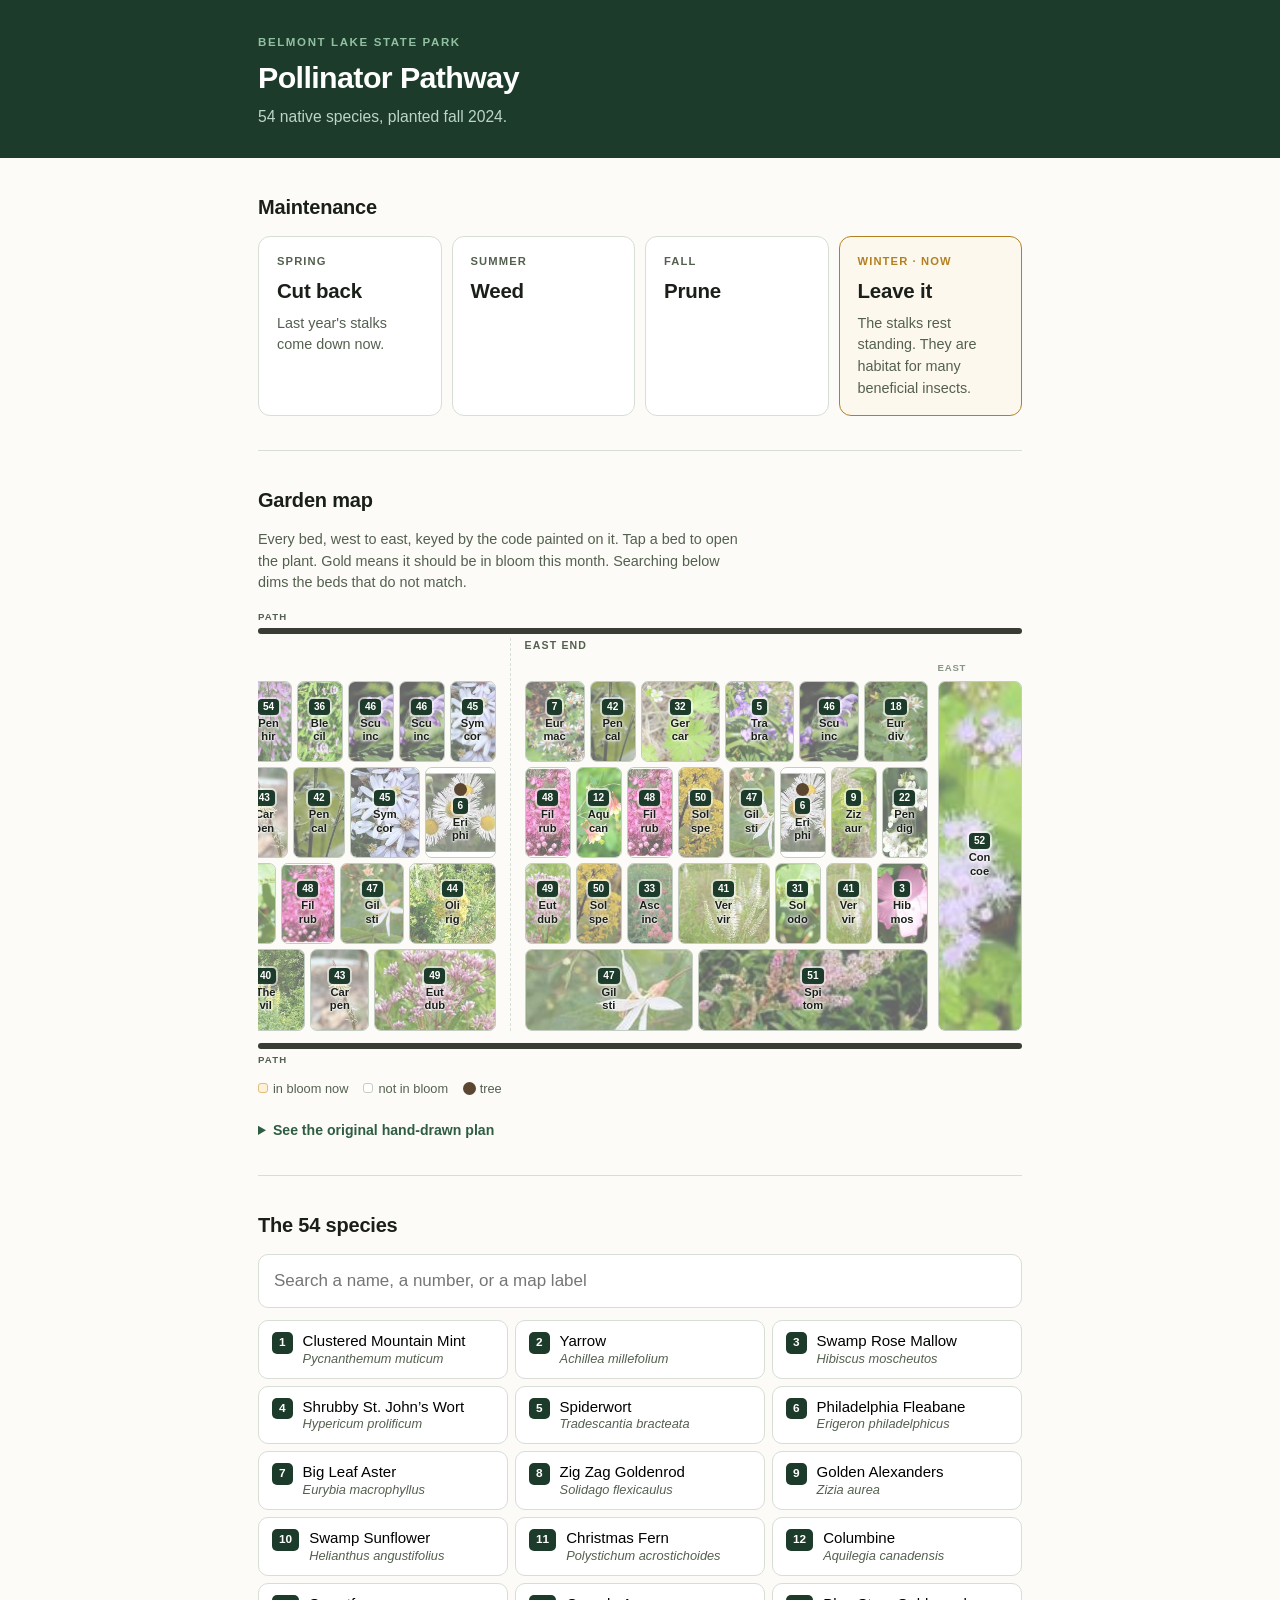
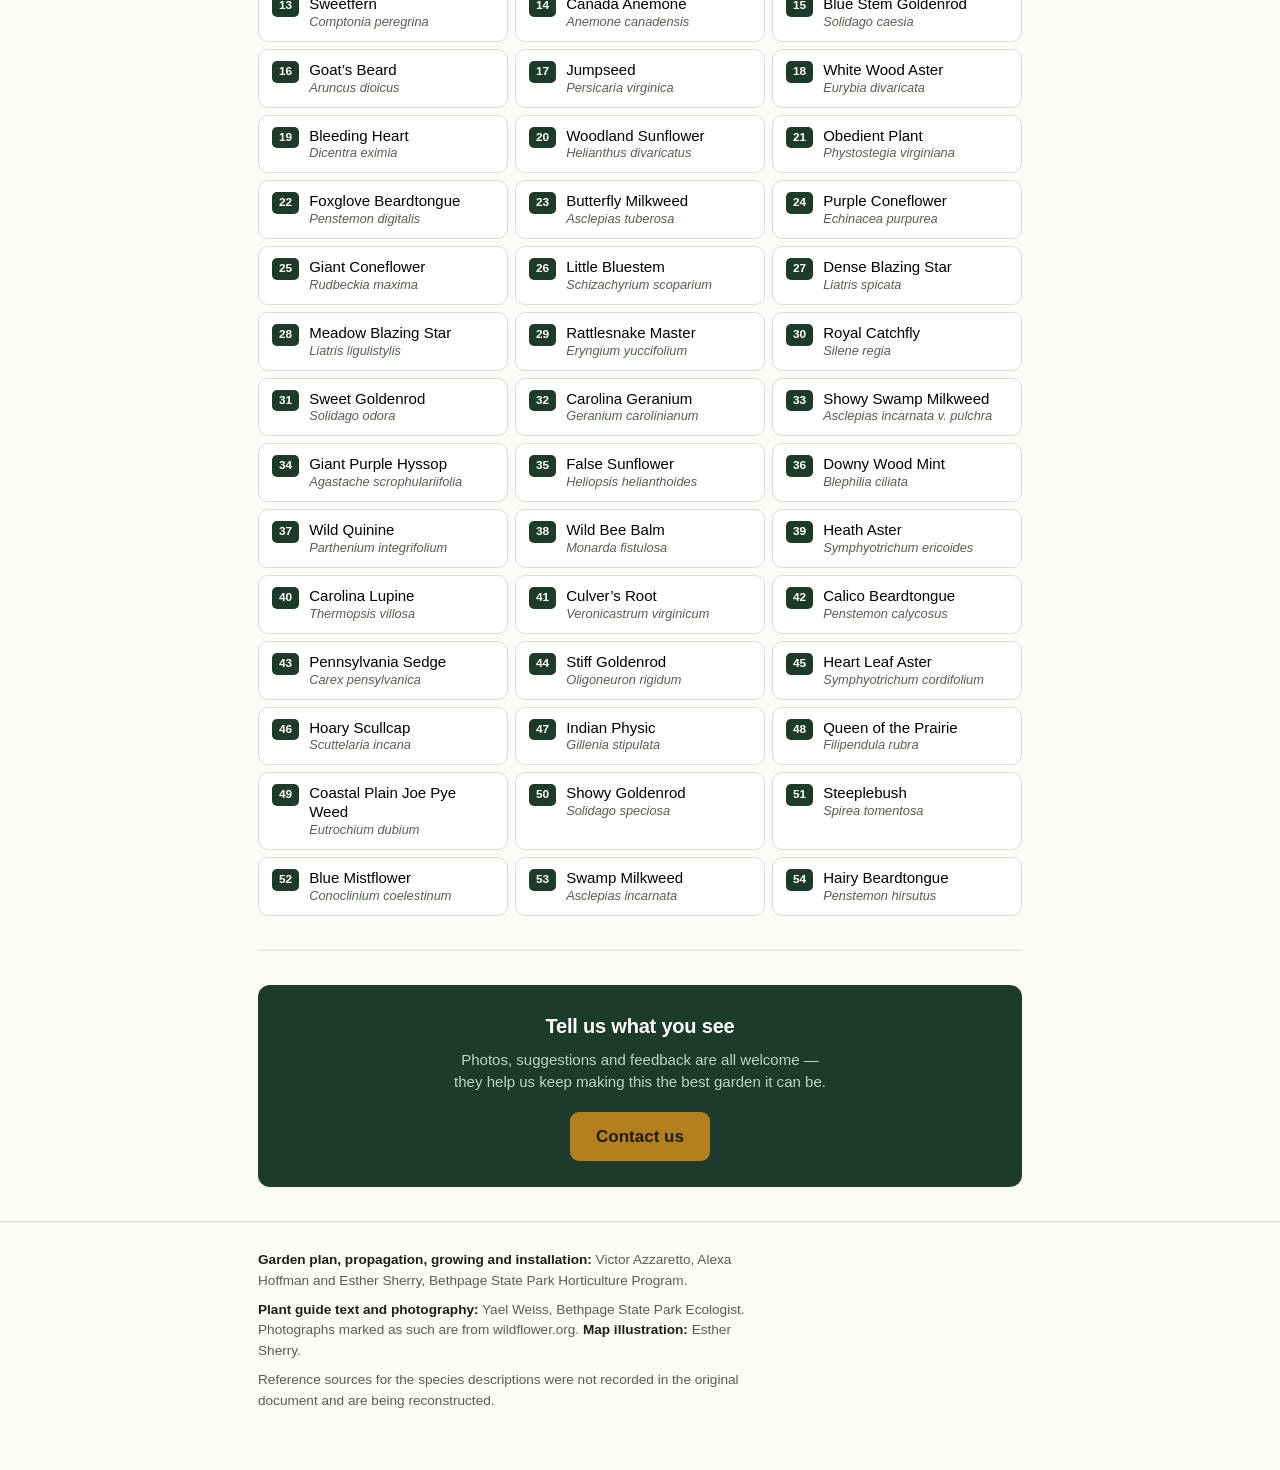
==== bsppp/index.html @ f7742df8 "Show the plant behind each bed, add a contact button, open the map at the east end Each bed now carr" ====
<!DOCTYPE html>
<html lang="en">
<head>
<meta charset="utf-8">
<meta name="viewport" content="width=device-width, initial-scale=1, viewport-fit=cover">
<title>Pollinator Pathway — Belmont Lake State Park</title>
<meta name="description" content="The 54 native species planted along the Pollinator Pathway at Belmont Lake State Park.">
<style>
  :root{
    --green:#1d3b2a; --green-mid:#2f5d42; --green-pale:#e4f0e8;
    --gold:#b3801f;
    --ink:#1a1f19; --ink-soft:#54604f; --line:#d7ded6;
    --bg:#fcfbf7; --card:#fff; --r:12px;
  }
  *{box-sizing:border-box}
  html{-webkit-text-size-adjust:100%}
  body{margin:0;background:var(--bg);color:var(--ink);
    font:17px/1.5 -apple-system,BlinkMacSystemFont,"Segoe UI",Roboto,Arial,sans-serif}
  .wrap{max-width:800px;margin:0 auto;padding:0 18px}
  a{color:var(--green-mid)}
  h2{font-size:1.25rem;margin:0 0 14px;letter-spacing:-.01em}
  section{padding:34px 0;border-top:1px solid var(--line)}

  header{background:var(--green);color:#fff;padding:34px 0 30px}
  header .park{font-size:.72rem;letter-spacing:.14em;text-transform:uppercase;
    color:#8fc0a2;font-weight:700;margin:0 0 10px}
  header h1{margin:0 0 10px;font-size:1.9rem;line-height:1.1;letter-spacing:-.02em}
  header p{margin:0;color:#bcd6c6;font-size:.98rem}

  /* care — four seasons, one job each */
  .seasons{display:grid;gap:10px;grid-template-columns:repeat(auto-fit,minmax(170px,1fr))}
  .s{background:var(--card);border:1px solid var(--line);border-radius:var(--r);padding:16px 18px}
  .s.now{border-color:var(--gold);background:#fdf8ee}
  .s .when{font-size:.7rem;letter-spacing:.1em;text-transform:uppercase;
    color:var(--ink-soft);font-weight:700;margin:0 0 6px}
  .s.now .when{color:var(--gold)}
  .s .job{margin:0;font-size:1.28rem;font-weight:700;letter-spacing:-.01em}
  .s .note{margin:6px 0 0;font-size:.9rem;color:var(--ink-soft)}

  /* map */
  .strip{margin-bottom:14px}
  .strip h3{margin:0 0 6px;font-size:.72rem;letter-spacing:.1em;text-transform:uppercase;
    color:var(--ink-soft);font-weight:700}
  .scroll{overflow-x:auto;-webkit-overflow-scrolling:touch;background:var(--card);
    border:1px solid var(--line);border-radius:var(--r)}
  .scroll img{display:block;width:100%;min-width:820px;height:auto}
  .ph{height:160px;display:flex;align-items:center;justify-content:center;
    color:var(--ink-soft);font-size:.88rem;text-align:center;padding:20px;
    background:repeating-linear-gradient(45deg,#f2f5f1 0 12px,#eaf0e9 12px 24px)}
  .note{font-size:.9rem;color:var(--ink-soft);margin:0 0 16px;max-width:60ch}

  /* the bed diagram */
  .mapwrap{overflow-x:auto;-webkit-overflow-scrolling:touch;padding-bottom:8px}
  .band{min-width:1240px;display:flex;gap:14px;align-items:stretch}
  .sect{display:flex;flex-direction:column;gap:5px}
  .sect+.sect{border-left:1px dashed var(--line);padding-left:14px}
  .sect h3{margin:0 0 2px;font-size:.66rem;letter-spacing:.11em;text-transform:uppercase;
    color:var(--ink-soft);font-weight:700}
  .groups{display:flex;gap:10px;align-items:stretch;flex:1 1 auto}
  .grp{display:flex;flex-direction:column;gap:5px;flex:1 1 auto}
  .grp h4{margin:0;font-size:.6rem;letter-spacing:.08em;text-transform:uppercase;
    color:#8a9488;font-weight:700}
  .row{display:flex;gap:5px;flex:1 1 auto}
  .pathline{height:6px;border-radius:99px;background:#3b3b36;margin:4px 0}
  .pathlbl{font-size:.6rem;letter-spacing:.12em;text-transform:uppercase;
    color:var(--ink-soft);font-weight:700;margin:0}
  .bed{position:relative;flex:1 1 0;min-width:46px;background:var(--card);border:1px solid #c3cdc2;
    border-radius:7px;padding:7px 4px;cursor:pointer;font:inherit;color:inherit;
    display:flex;flex-direction:column;align-items:center;justify-content:center;gap:2px;
    min-height:66px;text-align:center;overflow:hidden;
    transition:background .12s,border-color .12s,opacity .12s}
  /* the plant itself, sitting behind the label. --shot is set per bed. */
  .bed::before{content:"";position:absolute;inset:0;background-image:var(--shot);
    background-size:cover;background-position:center;opacity:.6}
  .bed>*{position:relative}
  .bed:hover,.bed:focus-visible{border-color:var(--green-mid);background:var(--green-pale)}
  .bed .num{font-size:.63rem;font-weight:700;color:#fff;background:var(--green);
    border-radius:4px;padding:0 5px;font-variant-numeric:tabular-nums;line-height:1.6;
    box-shadow:0 0 0 2px rgba(255,255,255,.55)}
  .bed .code{font-size:.7rem;font-weight:700;line-height:1.2;max-width:100%;
    text-shadow:0 0 3px #fff,0 0 7px rgba(255,255,255,.95),0 1px 2px rgba(255,255,255,.9)}
  .bed .code b{display:block;font-weight:700}
  .bed.bloom{background:#fdf1d8;border-color:var(--gold);box-shadow:inset 0 0 0 1px var(--gold)}
  .bed.bloom .num{background:var(--gold)}
  .bed.hit{outline:3px solid var(--gold);outline-offset:1px}
  .bed.dim{opacity:.25}
  .tree{width:13px;height:13px;border-radius:50%;background:#5b4632;flex:0 0 auto}
  .legend{display:flex;gap:15px;flex-wrap:wrap;font-size:.8rem;color:var(--ink-soft);margin:12px 0 0}
  .legend i{display:inline-block;width:10px;height:10px;border-radius:3px;
    border:1px solid #e0bd76;background:#fdf1d8;margin-right:5px;vertical-align:0}
  .legend i.pl{background:var(--card);border-color:#c3cdc2}
  details.orig{margin-top:22px}
  details.orig summary{cursor:pointer;font-size:.88rem;color:var(--green-mid);font-weight:600}
  details.orig .note{margin-top:10px}

  /* list */
  .search{width:100%;padding:13px 15px;border:1px solid var(--line);border-radius:10px;
    background:var(--card);font:inherit;margin-bottom:12px}
  .idx{display:grid;grid-template-columns:repeat(auto-fill,minmax(230px,1fr));gap:7px}
  .idx button{background:var(--card);border:1px solid var(--line);border-radius:10px;
    padding:11px 13px;text-align:left;cursor:pointer;display:flex;gap:10px;align-items:baseline;font:inherit}
  .idx button:hover,.idx button:focus-visible{border-color:var(--green-mid)}
  .idx .n{font-size:.74rem;font-weight:700;color:#fff;background:var(--green);
    border-radius:5px;padding:2px 7px;flex:0 0 auto;font-variant-numeric:tabular-nums}
  .idx .nm{font-size:.94rem;line-height:1.25}
  .idx .nm em{display:block;color:var(--ink-soft);font-size:.8rem}

  /* plant view */
  #view{position:fixed;inset:0;background:var(--bg);z-index:80;overflow-y:auto;display:none}
  #view.open{display:block}
  .bar{position:sticky;top:0;background:rgba(252,251,247,.96);backdrop-filter:blur(8px);
    border-bottom:1px solid var(--line);padding:11px 18px;z-index:2}
  .bar button{background:none;border:0;color:var(--green-mid);font:inherit;font-weight:600;
    cursor:pointer;padding:6px 2px}
  .pv{max-width:620px;margin:0 auto;padding:0 18px 60px}
  .pv img,.pv .photoph{width:100%;aspect-ratio:3/2;border-radius:var(--r);display:block;margin:18px 0 0}
  .pv img{object-fit:cover;background:var(--green-pale)}
  .pv .photoph{background:var(--green-pale);display:flex;align-items:center;justify-content:center;
    color:var(--green-mid);font-size:.86rem}
  .pv h2{margin:18px 0 0;font-size:1.5rem;line-height:1.15}
  .pv .sci{color:var(--ink-soft);margin:3px 0 18px;font-size:.98rem}
  .pv .sci i{font-style:italic}
  .facts{margin:0 0 18px}
  .fact{display:flex;gap:12px;padding:8px 0;border-top:1px solid var(--line);font-size:.94rem}
  .fact .k{flex:0 0 92px;font-size:.7rem;letter-spacing:.08em;text-transform:uppercase;
    color:var(--ink-soft);font-weight:700;padding-top:2px}
  .funfact{background:var(--green-pale);border-radius:10px;padding:13px 15px;font-size:.93rem;margin:18px 0 0}
  .credit{border-top:1px solid var(--line);margin-top:24px;padding-top:14px;
    font-size:.82rem;color:var(--ink-soft)}

  .cta{background:var(--green);color:#fff;border-radius:var(--r);padding:26px 24px;text-align:center}
  .cta h2{margin:0 0 8px;color:#fff}
  .cta p{margin:0 auto 18px;color:#bcd6c6;max-width:46ch;font-size:.94rem}
  .btn{display:inline-block;background:var(--gold);color:#241a05;text-decoration:none;
    font-weight:700;padding:12px 26px;border-radius:9px}
  .btn:hover,.btn:focus-visible{background:#c8912a}

  footer{border-top:1px solid var(--line);padding:28px 0 50px;color:var(--ink-soft);font-size:.85rem}
  footer p{margin:0 0 9px;max-width:66ch}
  footer b{color:var(--ink);font-weight:600}
</style>
</head>
<body>

<header>
  <div class="wrap">
    <p class="park">Belmont Lake State Park</p>
    <h1>Pollinator Pathway</h1>
    <p>54 native species, planted fall 2024.</p>
  </div>
</header>

<main class="wrap">

  <section id="care" style="border-top:0">
    <h2>Maintenance</h2>
    <div class="seasons" id="seasons"></div>
  </section>

  <section id="map">
    <h2>Garden map</h2>
    <p class="note">Every bed, west to east, keyed by the code painted on it. Tap a bed to open the plant. Gold means it should be in bloom this month. Searching below dims the beds that do not match.</p>

    <p class="pathlbl">Path</p>
    <div class="pathline"></div>
    <div class="mapwrap"><div class="band" id="band"></div></div>
    <div class="pathline"></div>
    <p class="pathlbl">Path</p>

    <div class="legend">
      <span><i></i>in bloom now</span>
      <span><i class="pl"></i>not in bloom</span>
      <span><span class="tree" style="display:inline-block;vertical-align:-2px"></span> tree</span>
    </div>

    <details class="orig">
      <summary>See the original hand-drawn plan</summary>
      <p class="note">The three sections of the drawing, west to east. Scroll each sideways.</p>
      <div id="strips"></div>
    </details>
  </section>

  <section id="plants">
    <h2>The 54 species</h2>
    <input class="search" id="search" type="search" placeholder="Search a name, a number, or a map label" autocomplete="off">
    <div class="idx" id="idx"></div>
  </section>

  <section id="contact">
    <div class="cta">
      <h2>Tell us what you see</h2>
      <p>Photos, suggestions and feedback are all welcome — they help us keep making this the best garden it can be.</p>
      <a class="btn" id="mail" href="#">Contact us</a>
    </div>
  </section>

</main>

<footer>
  <div class="wrap">
    <p><b>Garden plan, propagation, growing and installation:</b> Victor Azzaretto, Alexa Hoffman and Esther Sherry, Bethpage State Park Horticulture Program.</p>
    <p><b>Plant guide text and photography:</b> Yael Weiss, Bethpage State Park Ecologist. Photographs marked as such are from wildflower.org. <b>Map illustration:</b> Esther Sherry.</p>
    <p>Reference sources for the species descriptions were not recorded in the original document and are being reconstructed.</p>
  </div>
</footer>

<div id="view">
  <div class="bar"><button id="back">&larr; Back</button></div>
  <div class="pv" id="pv"></div>
</div>

<script>
const PLANTS = [
{n:1,common:"Clustered Mountain Mint",sci:"Pycnanthemum muticum",blooms:"Late Summer (July – August)",months:[7,8],host:"Moths and Bees",tags:["moths","bees"],credit:"Yael Weiss",photo:"1.jpg",
 desc:"Clustered Mountainmint has whitish flowers that are densely packed into clusters. Bracts (also known as modified leaves) have a frosty appearance and are aromatically minty. Leaves are oval shaped. Stems are square. This plant grows best when in full sun.",
 fact:"University of Pennsylvania conducted pollinator surveys and found that this perennial was the top host plant for encouraging pollinator visits and biodiversity."},

{n:2,common:"Yarrow",sci:"Achillea millefolium",blooms:"Late Summer (July – August)",months:[7,8],host:"Moths",tags:["moths"],credit:"Yael Weiss",photo:"2.jpg",
 desc:"Yarrow is a plant with white clustered flowers found in a dome-shaped arrangement. This plant grows several tall stems with fern-like leaves. Leaves are longer at the base. The plant itself can grow to be about 3 feet high and does well in disturbed areas. Flowers have a strong sweet odor.",
 fact:"European Starlings will use this flower to line the inside of their nests."},

{n:3,common:"Swamp Rose Mallow",sci:"Hibiscus moscheutos",blooms:"Late Summer (July – August)",months:[7,8],host:"Bees and Swallowtail Butterflies",tags:["bees","butterflies"],credit:"Yael Weiss",photo:"3.jpg",
 desc:"Swamp Rose Mallow has large 5 petaled flowers. The color of these flowers can vary between whitish to pink. Leaves are alternate, toothed and heart-shaped. Foliage is velvety in texture (as well as the seed pod). A single plant can provide multiple stems. For best growth, wet soil and part shade are the preferred conditions for this plant.",
 fact:"This plant has many cultivars that come in different colors such as hot pink and bright red."},

{n:4,common:"Shrubby St. John’s Wort",sci:"Hypericum prolificum",blooms:"Summer (June – July)",months:[6,7],host:"Butterflies and Moths",tags:["butterflies","moths","shrub"],form:"Shrub",credit:"wildflower.org",photo:"4.jpg",
 desc:"Shrubby St. John’s Wort is a shrub with yellow blooming flowers. Flowers usually grow singularly and have 5 petals which are typically out of view because of the high number of stamens. Stamens are bushy and yellow. Leaves are oval and dark green. This plant grows densely and compact if conditions are right. Three chambered capsules hold the brown seeds which pop open in autumn.",
 fact:"This plant was thought to ward off evil spirits, if burned, especially on St. John’s Day (hence the name)."},

{n:5,common:"Spiderwort",sci:"Tradescantia bracteata",blooms:"Spring (May – June)",months:[5,6],host:"Bumble Bees",tags:["bees"],credit:"Yael Weiss",photo:"5.jpg",
 desc:"Spiderwort is a plant with dainty, purple flowers. Each flower has 3 petals. At the center are six hairy stamens that are yellow in color. These flowers sit atop narrow, green leaves. Flowers will open up in the early morning but then close during the afternoon. This plant will go dormant in the extreme heat of the summer.",
 fact:"Each flower on this plant only blooms for one day! However, it might be hard to notice as each plant has an abundance of flowers."},

{n:6,common:"Philadelphia Fleabane",sci:"Erigeron philadelphicus",blooms:"Summer (June – August)",months:[6,7,8],host:"Flower Moths (including the larval host for the Obscure Schinia Moth)",tags:["moths"],credit:"wildflower.org",photo:"6.jpg",
 desc:"Philadelphia Fleabane is comprised of tiny flowerheads on multi-branched stems. Flowers are daisy-like with white thin florets (sometimes as many as 100). The center is a vibrant yellow. Flowerheads that are open will also close at night. Stems of this plant are hairy. The leaves that are closer to the base are noticeably heart-shaped.",
 fact:"It was believed that this plant had an odor that repelled fleas."},

{n:7,common:"Big Leaf Aster",sci:"Eurybia macrophyllus",blooms:"Fall (September – October)",months:[9,10],host:"Pearl Crescent Butterflies",tags:["butterflies"],credit:"Yael Weiss",photo:"7.jpg",
 desc:"Big Leaf Aster is a perennial with white flowers and yellow centers. Flowers are atop stems that could reach about two feet. Sometimes there are up to 20 rays on each floret. Leaves are noticeably heart-shaped and provide good ground cover (rhizomes help it spread). The foliage of this plant has serrated edges. Stems are typically purplish in color.",
 fact:"In this region, this flower is the earliest of all the Asters to bloom."},

{n:8,common:"Zig Zag Goldenrod",sci:"Solidago flexicaulus",blooms:"Fall (September – November)",months:[9,10,11],host:"Sweat Bees and Hairstreak Butterflies",tags:["bees","butterflies"],credit:"wildflower.org",photo:"8.jpg",
 desc:"Zig Zag Goldenrod is a perennial that grows upright. It has spikey clusters of flowers with up to 5 petals. These bloom yellow. Foliage is noticeably toothed, helping identify it from other goldenrods. Leaves are broader at the base and smaller towards the top. The stems seem angled, and zig zag between the nodes of the leaves (hence the name).",
 fact:"This plant was originally used to treat nosebleeds and headaches."},

{n:9,common:"Golden Alexanders",sci:"Zizia aurea",blooms:"Mid Spring / Early Summer (May – June)",months:[5,6],host:"Black Swallowtail Butterflies",tags:["butterflies"],credit:"Yael Weiss",photo:"9.jpg",
 desc:"Golden Alexanders have flat-topped clusters of yellow flowers. Leaves have serrated edges and stay green all summer long. The shape of the flower provides a perfect landing-pad for larger butterflies (including swallowtails). Black Swallowtails lay their eggs on this plant. It also provides forage for their larvae. Seeds mature in the fall and provide forage for songbirds as well.",
 fact:"Golden Alexanders are in the parsley family."},

{n:10,common:"Swamp Sunflower",sci:"Helianthus angustifolius",blooms:"Fall (September – October)",months:[9,10],host:"Miner Bees and Painted Lady Butterflies",tags:["bees","butterflies"],credit:"wildflower.org",photo:"10.jpg",
 desc:"Swamp Sunflower is a perennial with bright yellow blooms. Flowers are symmetrical with up to 20 rays. These surround smaller disc florets that make a purplish-brown center. This sunflower is smaller than others in the same family. Leaves are very narrow in shape, dark green in color and also shiny. Stems can be purplish-red. This plant can grow to be 8 feet.",
 fact:"These flowers attract caterpillars which then attract native birds. Visitors include Baltimore Orioles, Cedar Waxwings, and Northern Cardinals."},

{n:11,common:"Christmas Fern",sci:"Polystichum acrostichoides",blooms:"",months:[],host:"Moths",tags:["moths"],form:"Fern — no flowers",credit:"Yael Weiss",photo:"11.jpg",
 desc:"Christmas Ferns do not have flowers. Foliage is referred to as “fronds” which grow in clusters. It is glossy green and remains that way till the end of the year (however, when fronds first unfurl in spring, they can be silvery in color). Christmas Ferns are different from other ferns because they grow less like a carpet and more so in clumps.",
 fact:"Not too many animals can use this plant for food, although it is a valuable nesting material for the Ovenbird."},

{n:12,common:"Columbine",sci:"Aquilegia canadensis",blooms:"Early Summer (June)",months:[6],host:"Hummingbirds",tags:["hummingbirds"],credit:"Yael Weiss",photo:"12.jpg",
 desc:"Red Columbine is a shade-tolerant, woodland plant in the buttercup family. This perennial is showy; flowers have 5 yellow petals (with long yellow stamens) and are also surrounded by 5 red sepals. The flower appears droopy given the flexibility of the small stalk (pedicel). A. canadensis is an important early source of nectar for hummingbirds and bees after they emerge from overwintering.",
 fact:"The red sepals resemble an eagle’s talon. This explains its scientific name (“Aquila” means eagle in Latin)."},

{n:13,common:"Sweetfern",sci:"Comptonia peregrina",blooms:"",months:[],host:"Caterpillars",tags:["butterflies","moths","shrub"],form:"Shrub",credit:"Yael Weiss",photo:"13.jpg",
 desc:"Sweetfern is a shrub in the Laurel family and not a fern (despite it looking like one). Leaves are long, olive green, shiny and notched. Foliage has a noticeably sweet fragrance. Yellowish flowers grow on branches, once it blooms. This shrub can spread easily and form colonies. It can also fix its own nitrogen. Sweetfern does well in areas that are disturbed or have poor soil.",
 fact:"When used to create tea, this plant supposedly can be used to treat poison ivy."},

{n:14,common:"Canada Anemone",sci:"Anemone canadensis",blooms:"Spring (May – June)",months:[5,6],host:"Moths and Wasps",tags:["moths"],credit:"wildflower.org",photo:"14.jpg",
 desc:"Canada Anemone is a plant with white flowers and yellow stamens. Flowers bloom to be over an inch wide and grow on upright stalks above leaves. Foliage is a deep green color, basal and also toothed. This plant is fast-growing and aggressive given damp and full sun conditions. The leaves of this plant are similar in appearance to Wild Geranium.",
 fact:"This plant is a natural pest control; the wasps it attracts will feed on unwanted insects in the garden."},

{n:15,common:"Blue Stem Goldenrod",sci:"Solidago caesia",blooms:"Fall (September – October)",months:[9,10],host:"Moths and Bees",tags:["moths","bees"],credit:"Yael Weiss",photo:"15.jpg",
 desc:"Blue Stem Goldenrod is a perennial with yellow blooms arranged in clusters. The arrangement of these flowers is vertical. Stems are green at first and then become blueish as the plant matures (distinguishing it from the similar Sweet Goldenrod). The growth is not as aggressively widespread as some other Goldenrods.",
 fact:"This plant is mistaken as the cause of hay fever. However, its pollen is too big to reach your sinuses. Ragweed blooms at the same time and is the real culprit."},

{n:16,common:"Goat’s Beard",sci:"Aruncus dioicus",blooms:"Spring (May – June)",months:[5,6],host:"Butterflies",tags:["butterflies"],credit:"wildflower.org",photo:"16.jpg",
 desc:"Goat’s Beard is a showy plant with feathery blooms. Flowers are cream colored and grow in clusters above tall stems that can reach 6 feet. Flowers have a peak bloom of about 10 days and then become a tan color. The leaves of Goat’s Beard are dark green, toothed, and appear larger at the base than leaves closer to the top.",
 fact:"This plant is dioecious. This means that the plant either has all male flowers or all female flowers. Goat’s Beard with male flowers have showier blooms."},

{n:17,common:"Jumpseed",sci:"Persicaria virginica",blooms:"Late Summer / Early Fall (July – October)",months:[7,8,9,10],host:"Leafcutter Bees",tags:["bees"],credit:"wildflower.org",photo:"17.jpg",
 desc:"Jumpseed has white flowers that are arranged on upright, long stems. Flowers are teardrop shaped and have 4 petals. This plant has wide green leaves that are oval shaped and pointed. Leaves are also hairy. V-shaped splotches of brown color may be seen on newer leaves in the spring months. Seeds can be found on the tip of the fruit and will jump when touched (hence the name).",
 fact:"This plant is unique for being shade-tolerant. Plants in the Persicaria genus typically do best in full sun."},

{n:18,common:"White Wood Aster",sci:"Eurybia divaricata",blooms:"Fall (September – October)",months:[9,10],host:"Pearl Crescent Butterfly (larvae)",tags:["butterflies"],credit:"wildflower.org",photo:"18.jpg",
 desc:"White Wood Aster is a perennial that blooms in abundant clusters. Flowers are small and white with 5 to 10 skinny petals (no bigger than an inch). The arrangement of these blooms is flat-topped. Leaves are green, heart-shaped, rough feeling, and hairy underneath. Foliage has a tendency to wither after some time. Stems have a zig-zag nature to them, which is used to help identify it.",
 fact:"The center of this flower will start off yellow but turn red, upon being visited by pollinators."},

{n:19,common:"Bleeding Heart",sci:"Dicentra eximia",blooms:"Late Spring / Early Summer (April – June)",months:[4,5,6],host:"Hummingbirds",tags:["hummingbirds"],credit:"wildflower.org",photo:"19.jpg",
 desc:"Bleeding Heart is a droopy pink flowering perennial. The four petals of this flower create a shape that looks like a heart. These flowers bloom in clusters along a stem and will last through the summer (if conditions are right). Leaves are fern-like and grow in a bushy mound. Seeds can be found in pods that are pointy in appearance.",
 fact:"Bleeding Heart and ants have a symbiotic relationship. Ants favor the elaiosome covering the seeds, so collecting seeds before the ants take them may be tricky!"},

{n:20,common:"Woodland Sunflower",sci:"Helianthus divaricatus",blooms:"Late Summer (July – August)",months:[7,8],host:"Moths",tags:["moths"],credit:"wildflower.org",photo:"20.jpg",
 desc:"Woodland Sunflower is a plant that produces large yellow flowers with a darker center. This center is made up of smaller flowers called florets. Stems are tall and can reach up to 7 feet. This provides dense ground cover for wildlife. Stems will also branch where flowerheads occur. Leaves are smooth on top, have a hairy underside, and appear opposite on the stem.",
 fact:"Mourning doves, sparrows, other small birds and even mammals will eat the seeds inside this flower."},

{n:21,common:"Obedient Plant",sci:"Phystostegia virginiana",blooms:"Late Summer (July – August)",months:[7,8],host:"Hummingbirds",tags:["hummingbirds"],credit:"Yael Weiss",photo:"21.jpg",
 desc:"Obedient Plant is showy and grows pinkish-purple flowers atop spikes. The shape of the flower is tubular and dark purple spots are noticeable on the inside. Flowers will bloom from the bottom up. Foliage is sharp. Stems are square-shaped. This plant does best in wetter soils and because of rhizomes, can form colonies. It is also in the mint family.",
 fact:"The plant is named “obedient” because flowers can be moved around and will continue to stay that way."},

{n:22,common:"Foxglove Beardtongue",sci:"Penstemon digitalis",blooms:"Late Spring / Early Summer (May – June)",months:[5,6],host:"Bumble Bees and Hummingbirds",tags:["bees","hummingbirds"],credit:"Yael Weiss",photo:"22.jpg",
 desc:"Foxglove Beardtongue has clumps of showy, white flowers. The small, tubular flower shape does not affect long-tongued bees who can still access the nectar. Flowers have a long bloom time (about a month). Leaves are dark green, have a shiny surface and are pointed. For stems to stay upright, this plant needs to be planted in full sun.",
 fact:"The stamen inside the flower has tufts of hair, which explains the “beardtongue” part of the name."},

{n:23,common:"Butterfly Milkweed",sci:"Asclepias tuberosa",blooms:"Summer (June – July)",months:[6,7],host:"Monarch Butterfly (larvae) — critical",tags:["monarch","butterflies"],credit:"Yael Weiss",photo:"23.jpg",
 desc:"Butterfly Milkweed is critical to the lifecycle of Monarch Butterflies. Blooming in bright orange clusters, this plant prefers full sun, with sandier and drier soils. Typically, it does not grow higher than 3 feet. Leaves are skinny, alternating and smooth. Stems are hairy and do not produce the opaque milky sap characteristic of Common Milkweed. It is still favorable forage for Monarch caterpillars, that chew off most of the foliage by midsummer.",
 fact:"While easily grown from seed, Butterfly Milkweed will take about 3 years to bloom and fully establish."},

{n:24,common:"Purple Coneflower",sci:"Echinacea purpurea",blooms:"Summer (June – July)",months:[6,7],host:"Hummingbirds",tags:["hummingbirds"],credit:"Yael Weiss",photo:"24.jpg",
 desc:"Purple Coneflowers bloom bright purplish-pink flowers, with hairy stems and spikey brown centers. The latter is the seed-head, which is cone-shaped in appearance. These flowers are showy, last throughout summer and are noticeably aggressive in the garden setting. Stems will grow clumped together. Seeds mature by autumn and also attract birds such as the American Goldfinch. In the winter months, these flowers can still be seen on their long stems.",
 fact:"This flower is odorless until flower petals point downwards. Only then are these Coneflowers sweet in smell."},

{n:25,common:"Giant Coneflower",sci:"Rudbeckia maxima",blooms:"Summer (June – July)",months:[6,7],host:"American Lady Butterflies",tags:["butterflies"],credit:"Yael Weiss",photo:"25.jpg",
 desc:"Giant Coneflower is a perennial that grows to be as tall as 7 feet. Atop these stalks is a drooping yellow flower with a tall brown center. Called a cone, this center can be up to 6 inches and holds the seeds. Once seeds mature, it can attract Goldfinches. Leaves are waxy and blueish-silver.",
 fact:"Sometimes this plant is also called “Cabbage Leaf” Coneflower because of the foliage sharing a striking resemblance to cabbage."},

{n:26,common:"Little Bluestem",sci:"Schizachyrium scoparium",blooms:"Late Summer to Fall (August – October)",months:[8,9,10],host:"Skipper Butterflies (larvae)",tags:["butterflies","shrub"],form:"Ornamental grass",credit:"Yael Weiss",photo:"26.jpg",
 desc:"Little Bluestem is an ornamental grass. This plant grows in dense clusters and has narrow blades that appear blueish-green in spring and summer. In autumn, it turns a reddish gold color. This grass will also survive through winter. Seeds are white and fuzzy and encourage birds to feed.",
 fact:"The deep roots of this grass make it a suitable plant for controlling erosion and stabilizing roadside environments."},

{n:27,common:"Dense Blazing Star",sci:"Liatris spicata",blooms:"Late Summer (July – August)",months:[7,8],host:"Hummingbirds, Monarch and Swallowtail Butterflies",tags:["hummingbirds","monarch","butterflies"],credit:"Yael Weiss",photo:"27.jpg",
 desc:"Dense Blazing Star is a vertical growing plant with tufts of fluffy purple flowerheads. Flowerheads are feathery. This plant can grow to be about 6 feet in length. Green, slender, and grass-like leaves grow opposite along the stem (which decrease in size going up the plant). This Blazing Star prefers full sun exposure and wet soils.",
 fact:"Flowers will bloom from the top down, which is uncommon."},

{n:28,common:"Meadow Blazing Star",sci:"Liatris ligulistylis",blooms:"Late Summer (July – August)",months:[7,8],host:"Monarch Butterflies",tags:["monarch","butterflies"],credit:"Yael Weiss",photo:"28.jpg",
 desc:"Meadow Blazing Star differs from Rough Blazing Star with regards to stems being longer and flowers less densely packed. There is more branching with this variety of Blazing Star. Bloom color is a bright purple or magenta. Flowers are also more likely to bloom at once rather than gradually. This plant is a Monarch magnet, where dozens can be seen on the flowers at one time.",
 fact:"Blooms are showy and can last up to six weeks!"},

{n:29,common:"Rattlesnake Master",sci:"Eryngium yuccifolium",blooms:"Summer (June – July)",months:[6,7],host:"Moths and Black Swallowtail Butterflies",tags:["moths","butterflies"],credit:"Yael Weiss",photo:"29.jpg",
 desc:"Rattlesnake Master is known for its spikey flowers. At peak bloom, flowers are white. At the end of the season, it turns brown when seeds mature. Flower heads appear to be similar to thistle but are not in that family. Instead, it is a part of the carrot family. This is why it is attractive to Black Swallowtail butterflies. E. yuccifolium has many slender stems with a large root that allows water storage.",
 fact:"This plant’s name is derived from those who believed the root was an antidote to rattlesnake bites."},

{n:30,common:"Royal Catchfly",sci:"Silene regia",blooms:"Summer (June – July)",months:[6,7],host:"Ruby-throated Hummingbird and Black Swallowtail Butterflies",tags:["hummingbirds","butterflies"],credit:"Yael Weiss",photo:"30.jpg",
 desc:"Royal Catchfly has tubular flowers, vibrant red in color. Each flower has 5 petals that are toothed at the end. Flowers are arranged in small clusters atop stems. Leaves are opposite along a stem. Both the leaves and stems of this plant have hairs and can sometimes be purplish in color.",
 fact:"Flowers of this plant are sticky and will catch smaller insects (hence the name). However, it is not carnivorous. Enzymes will break down the insects to prevent rot."},

{n:31,common:"Sweet Goldenrod",sci:"Solidago odora",blooms:"Late Summer (July – September)",months:[7,8,9],host:"Moths and Butterflies",tags:["moths","butterflies"],credit:"Yael Weiss",photo:"31.jpg",
 desc:"Sweet Goldenrod blooms yellow flowers in rows on arching stems. Clumps of flowers appear slender. Foliage is dark green and glossy. Leaves are aromatically sweet (as the name suggests). This combined with very narrow leaves helps the plant stand out amongst other goldenrod varieties. Stems can sometimes be reddish if not green in color.",
 fact:"This flower became an ingredient for tea in the Americas (post-Boston Tea Party era)."},

{n:32,common:"Carolina Geranium",sci:"Geranium carolinianum",blooms:"Summer (June – August)",months:[6,7,8],host:"Bees and Flower Flies",tags:["bees"],credit:"wildflower.org",photo:"32.jpg",
 desc:"Carolina Geranium blooms in pale pink (although it sometimes appears white). Flowers are delicate and have 5 petals that are slightly notched at the top. Inside the flower, darker lines can be seen. Leaves are palmated, meaning they take on the shape of a hand (and have 5 parts). Stems can be green with a slight reddish tinge. Seeds are found in an elongated capsule atop the plant that pops open upon maturity.",
 fact:"Mourning Doves will eat the seeds of this plant."},

{n:33,common:"Showy Swamp Milkweed",sci:"Asclepias incarnata v. pulchra",blooms:"Summer (June – July)",months:[6,7],host:"Monarch Butterfly (larvae) — critical",tags:["monarch","butterflies"],credit:"wildflower.org",photo:"33.jpg",
 desc:"Showy Swamp Milkweed is similar to Swamp Milkweed. Both grow to be the same height (up to 4 feet), have pink blooming flowers, and the same fragrance. However, Showy Milkweed is slightly different in appearance and touch; it has fuzzier foliage and is stockier as a plant overall. In autumn, leaves turn yellow and pods will open to release seeds attached to fluff (for wind dispersal).",
 fact:"This variety prefers wetter soils and can be found growing naturally in bogs or used in rain gardens."},

{n:34,common:"Giant Purple Hyssop",sci:"Agastache scrophulariifolia",blooms:"Late Summer (July – August)",months:[7,8],host:"Bees and Hummingbirds",tags:["bees","hummingbirds"],credit:"Yael Weiss",photo:"34.jpg",
 desc:"Giant Purple Hyssop is a vertical plant of tiny purple flowers blooming along tall stalks. Flowers have a spikey appearance and will open and close throughout the bloom period. This hyssop is hardy; stems are sturdy and blooms last many weeks throughout the summer. Leaves grow in pairs (opposite each other) and have jagged edges. Tiny white hairs cover the stems. Birds will feed on its seeds in autumn.",
 fact:"The leaves of this plant are fragrant if crumpled."},

{n:35,common:"False Sunflower",sci:"Heliopsis helianthoides",blooms:"Late Summer (July – August)",months:[7,8],host:"Ground-nesting Bees",tags:["bees"],credit:"Yael Weiss",photo:"35.jpg",
 desc:"False Sunflower is a bright yellow perennial. Flowers bloom on tall stalks that are rough to the touch and may be covered in aphids. Cone-shaped centers are brownish in color. Leaves are serrated and arranged opposite. Foliage is bright green and may sometimes be hairy. Seeds of this plant become forage options for birds in the colder months, especially finches.",
 fact:"This plant was once used medically to treat fevers, Malaria and even lung issues."},

{n:36,common:"Downy Wood Mint",sci:"Blephilia ciliata",blooms:"Summer (June – July)",months:[6,7],host:"Bees",tags:["bees"],credit:"Yael Weiss",photo:"36.jpg",
 desc:"Downy Wood Mint has stacked blooms of lavender flowers. Each flower has two lips with reddish purple spots on the lower lip. Flowers are hairy and bloom atop hairy stems. Leaves are smooth and arranged oppositely (in pairs, down the stem). If by late summer the foliage appears slightly unkempt, it may be because insects favor chewing the leaves.",
 fact:"Given the shape of these flowers, both long-tongued and short-tongued bees can access its nectar."},

{n:37,common:"Wild Quinine",sci:"Parthenium integrifolium",blooms:"Summer (June – July)",months:[6,7],host:"Bees and Flies",tags:["bees"],credit:"Yael Weiss",photo:"37.jpg",
 desc:"Wild Quinine is flat-topped and blooms in white. Tiny clusters of dense flowers make up this perennial. The flowers are only at the top of the plant and take on an appearance that is similar to cauliflower. Leaves are aromatic, toothless and are bigger at the base. The texture of the leaves is also rough.",
 fact:"This flower was used in World War I by the U.S. Army to treat Malaria amongst their troops."},

{n:38,common:"Wild Bee Balm",sci:"Monarda fistulosa",blooms:"Summer (June – July)",months:[6,7],host:"Bumble Bees and Hummingbirds",tags:["bees","hummingbirds"],credit:"Yael Weiss",photo:"38.jpg",
 desc:"Wild Bee Balm has lavender flowers that grow in clusters. Each cluster could be up to 50 flowers. Flowers are tubular and overall, have a tattered pom-pom shape. Stems of this plant are square. Foliage has small hairs on both the top and bottom side of the leaf. Leaves are also serrated. Birds will visit in autumn and winter, to forage on its seeds.",
 fact:"The foliage of this plant smells like oregano."},

{n:39,common:"Heath Aster",sci:"Symphyotrichum ericoides",blooms:"Fall (September – October)",months:[9,10],host:"Pearl Crescent Butterflies",tags:["butterflies"],credit:"Yael Weiss",photo:"39.jpg",
 desc:"Heath Asters are a spindly plant with crowded clusters of white flowers. The centers of the flowers start off yellow but turn red as the plant ages. The stalks of the Heath Aster are hairy. Leaves are pointed and needle-like. This plant spreads via rhizomes and prefers a habitat with drier soil. Seeds of this aster have white hairs which help it disperse.",
 fact:"Monarchs depend on this flower for forage while making their migration journey down to Mexico."},

{n:40,common:"Carolina Lupine",sci:"Thermopsis villosa",blooms:"Spring (May – June)",months:[5,6],host:"Bees",tags:["bees"],credit:"Yael Weiss",photo:"40.jpg",
 desc:"Carolina Lupine is a tall growing plant with vertical blooms of yellow flowers. Stalks grow in clusters providing dense cover in a garden setting. This plant has a long tap root. Foliage is grayish-green with a velvet feel. Hairy seedpods will form and open up anywhere between July to September. T. villosa grows best in full sun.",
 fact:"Carolina Lupine’s tap root makes it impossible to move and transplant elsewhere."},

{n:41,common:"Culver’s Root",sci:"Veronicastrum virginicum",blooms:"Late Spring (June)",months:[6],host:"Common Buckeye Butterflies",tags:["butterflies"],credit:"Yael Weiss",photo:"41.jpg",
 desc:"Culver’s Root is a plant that has white flowers blooming on long slender spikes. Sometimes these spikes take on a “crown-like” shape. Flowers will open up and bloom from the bottom first. Toothed and slender green leaves grow whorled around a single stem. Stems can grow up to 6 feet tall; it is common for Culver’s Root to flop over. The flower of this plant is odorless. It also does best in full sun.",
 fact:"This plant is named after Dr. Culver, who used this plant for medicinal purposes."},

{n:42,common:"Calico Beardtongue",sci:"Penstemon calycosus",blooms:"Late Spring / Early Summer (June)",months:[6],host:"Long-tongued Bees and Hummingbirds",tags:["bees","hummingbirds"],credit:"wildflower.org",photo:"42.jpg",
 desc:"Calico Beardtongue blooms are white or sometimes lavender. The shape of the flower is tubular. Foliage is toothed, green and can be found opposite each other along the stems. This beardtongue is different from other beardtongues (such as the Foxglove Beardtongue) because it is more tolerant of shade and shorter in size.",
 fact:"In addition to providing nectar to a number of diverse pollinators, the leaves of this plant also provide forage for moth larvae."},

{n:43,common:"Pennsylvania Sedge",sci:"Carex pensylvanica",blooms:"",months:[],host:"Caterpillars",tags:["butterflies","moths","shrub"],form:"Sedge — grass-like groundcover",credit:"wildflower.org",photo:"43.jpg",
 desc:"Pennsylvania Sedge is a lush grass-like plant. Leaves grow in a fountain shape, low to the ground, and change color throughout the seasons (light green in spring, tan in autumn). Seeds can be found in clusters along a high stem. This plant blooms tiny cream colored flowers, but they are not plentiful or showy. When it is used as ground cover close to trees, C. pensylvanica often provides a soft safe refuge for caterpillars (that depend on trees during their life cycle).",
 fact:"Is a great companion plant near Oak trees."},

{n:44,common:"Stiff Goldenrod",sci:"Oligoneuron rigidum",blooms:"Late Summer (July – August)",months:[7,8],host:"Bees and Beetles",tags:["bees"],credit:"Yael Weiss",photo:"44.jpg",
 desc:"Stiff Goldenrod is a goldenrod with a flatter top. Flowers are yellow and bloom in clusters. Each flower has half a dozen or more rounded petals. At the center of that flower are numerous florets. Foliage is round and grayish-green. Bottom leaves are rough in texture. Stiff Goldenrod stems do not branch and can grow up to 5 feet.",
 fact:"Leaves on the midpoint of the stem are different from the base leaves. They are stiff, which explains the name of this plant."},

{n:45,common:"Heart Leaf Aster",sci:"Symphyotrichum cordifolium",blooms:"Fall (September – October)",months:[9,10],host:"Pearl Crescent Butterflies",tags:["butterflies"],credit:"wildflower.org",photo:"45.jpg",
 desc:"Heart Leaf Aster is a perennial that blooms pale blue flowers. At the center of the ray flowers are smaller disc flowers that are yellow. Foliage is toothed and alternate. Leaves at the base take on a heart-shaped appearance. This plant grows prolifically, to the point that it could be considered weedy. This aster grows to be about 3 feet.",
 fact:"This aster is one of the first plants to be documented in the Americas. References date back to the early 17th century."},

{n:46,common:"Hoary Scullcap",sci:"Scuttelaria incana",blooms:"Summer (June – July)",months:[6,7],host:"Moths",tags:["moths"],credit:"wildflower.org",photo:"46.jpg",
 desc:"Hoary Scullcap blooms blueish purple. Flowers are tubular and lipped (the upper one looks like a hood and the lower lip shows a noticeable white spot). Flowers are atop a squarish stem. The foliage on this plant is toothed and oval-shaped. Leaves have small hairs as well. The flower itself does not have a distinct aroma.",
 fact:"Foliage is bitter in taste so it is deer-resistant."},

{n:47,common:"Indian Physic",sci:"Gillenia stipulata",blooms:"",months:[],host:"Butterflies",tags:["butterflies"],credit:"wildflower.org",photo:"47.jpg",
 desc:"Indian Physic is a delicate plant that grows in full sun. Mass plantings of this species will help it grow best. Flowers have five white petals. Leaves are elongated, green and are described as fern-like. The stems of this plant are thin, red and branching. Fruiting begins at the end of summer and lasts till autumn. Colder temperatures also create a change in foliage color, from green to red or bronze.",
 fact:"This plant is used for treating bee stings."},

{n:48,common:"Queen of the Prairie",sci:"Filipendula rubra",blooms:"Early Summer (June – July)",months:[6,7],host:"Bees and Flies",tags:["bees"],credit:"wildflower.org",photo:"48.jpg",
 desc:"Queen of the Prairie is a showy perennial. Tiny flowers bloom in an abundant arrangement of pink. Multiple stamens give the flower a bushy appearance. Foliage is also ornate, pointy, lobed and bright green in color. These leaves look similar to Maple leaves. Stems of this plant are sometimes red in color. Seeds are very small.",
 fact:"This flower only attracts pollinators who feed on pollen (since this plant does not produce nectar)."},

{n:49,common:"Coastal Plain Joe Pye Weed",sci:"Eutrochium dubium",blooms:"Late Summer (July – August)",months:[7,8],host:"Skippers and Swallowtail Butterflies",tags:["butterflies"],credit:"Yael Weiss",photo:"49.jpg",
 desc:"Joe Pye Weed makes a great border for the back of gardens, considering this plant grows anywhere from 6 to 10 feet tall. Joe Pye Weed grows best in moist conditions. Flowers are a dull pink and grow in fluffy, dome-shaped clusters. Leaves are dark green. Stems are pinkish. This plant provides habitat for birds; Goldfinches and Sparrows can be seen feeding on the seeds of this plant, later in the season.",
 fact:"Leaves have an aroma of vanilla."},

{n:50,common:"Showy Goldenrod",sci:"Solidago speciosa",blooms:"Fall (September – October)",months:[9,10],host:"Bumble Bees and Sweat Bees",tags:["bees"],credit:"wildflower.org",photo:"50.jpg",
 desc:"Showy Goldenrod is a perennial that is strikingly bright. Clusters are considered denser than Zig Zag Goldenrod. Flowers bloom yellow and have up to 10 rays. The blooms have a feathery appearance atop red stems. Leaves are very narrow, but get larger at the base. This perennial will remain fluffy in autumn months when it goes to seed.",
 fact:"Despite having only a few stems, each plant can have about three hundred flowers."},

{n:51,common:"Steeplebush",sci:"Spirea tomentosa",blooms:"Late Summer (July – September)",months:[7,8,9],host:"Moths",tags:["moths","shrub"],form:"Shrub",credit:"wildflower.org",photo:"51.jpg",
 desc:"Steeplebush is a showy shrub. It produces stems that can reach up to 5 feet tall. Flowers bloom pinkish-purple. These flowers are found in slender clusters that tower over the plant. Foliage starts off green, but becomes reddish-yellow in the autumn months. Leaves have hair on the underside and are also toothed.",
 fact:"The hair on the leaves of this plant can be white or brown and looks like fur. This is also called “tomentum”."},

{n:52,common:"Blue Mistflower",sci:"Conoclinium coelestinum",blooms:"Late Summer (July – August)",months:[7,8],host:"Butterflies",tags:["butterflies"],credit:"Yael Weiss",photo:"52.jpg",
 desc:"Blue Mistflower is a plant with fluffy clusters of blueish-lavender flowers. The leaves of this plant are toothed and triangular. Blue Mistflower is a good choice for groundcover, as it grows fast and in dense patches. This is the result of self seeding and rhizomes (stems underground that produce shoots). Blue Mistflower also has a long blooming period, making it a helpful resource to butterflies searching for nectar later in the season.",
 fact:"Leaves of this plant have a bitter taste and are therefore deer-resistant."},

{n:53,common:"Swamp Milkweed",sci:"Asclepias incarnata",blooms:"Summer (June – July)",months:[6,7],host:"Monarch Butterfly (larvae) — critical",tags:["monarch","butterflies"],credit:"Yael Weiss",photo:"53.jpg",
 desc:"Swamp Milkweed grows in wet soil and thrives in marsh habitats. Flowers are arranged in clusters and can be a light or deep pink color. Foliage of Swamp Milkweed is narrow, arranged oppositely and green (however, leaves will become darker red as the season progresses). This plant is a critical source for Monarchs throughout its lifecycle; eggs are laid on flower buds and foliage, leaves provide food for larvae and adult Monarchs will feed on the flower nectar.",
 fact:"The flowers of Swamp Milkweed have an aroma similar to cinnamon."},

{n:54,common:"Hairy Beardtongue",sci:"Penstemon hirsutus",blooms:"Late Spring / Early Summer (May – June)",months:[5,6],host:"Baltimore Checkerspot Butterflies and Hummingbirds",tags:["butterflies","hummingbirds"],credit:"wildflower.org",photo:"54.jpg",
 desc:"Hairy Beardtongue is a compact plant with clusters of slender, lavender flowers. Flowers are trumpet-shaped, have white at the tips and appear closed at the end. When in bloom, flowers will droop. Stems are red and covered in tiny white hairs. Leaves are hairy, toothed and green. Stems and leaves will remain through winter but turn bronze.",
 fact:"Only pollinators with a long tongue can access the nectar inside these flowers."}
];

/* One job per season. */
const CARE = [
  {when:'Spring',       months:[3,4,5],   job:'Cut back',  note:"Last year's stalks come down now."},
  {when:'Summer',       months:[6,7,8],   job:'Weed'},
  {when:'Fall',         months:[9,10,11], job:'Prune'},
  {when:'Winter',       months:[12,1,2],  job:'Leave it',  note:'The stalks rest standing. They are habitat for many beneficial insects.'}
];

/* The 78 beds, read off the three sections of the drawing.
   Rows run back (nearest the top path) to front. `w` is a bed's share of its
   row's width, matching the proportions in the drawing; `tree` marks the beds
   planted around a tree. This is a diagram of the planting, not a survey —
   the order, the rows and the neighbours are faithful, the shapes are not. */
const MAP=[
 {id:'west',title:'West end',groups:[
   {label:'By the building',rows:[[{p:2,w:1}],[{p:3,w:1}],[{p:1,w:1}]]},
   {label:'Entrance',rows:[
     [{p:4,w:26},{p:5,w:16},{p:6,w:26},{p:32,w:32}],
     [{p:3,w:26},{p:27,w:32},{p:33,w:42}],
     [{p:22,w:26},{p:28,w:32},{p:23,w:42}],
     [{p:24,w:52},{p:29,w:48}],
     [{p:26,w:50},{p:25,w:50}]]},
   {label:'Border',rows:[
     [{p:7,w:40},{p:36,w:18},{p:32,w:42}],
     [{p:34,w:26},{p:37,w:16},{p:12,w:16},{p:39,w:22},{p:42,w:20}],
     [{p:31,w:14},{p:10,w:24},{p:35,w:16},{p:38,w:22},{p:41,w:24}]]}]},

 {id:'middle',title:'Middle',groups:[
   {rows:[
     [{p:32,w:16},{p:6,w:11},{p:36,w:11},{p:54,w:14},{p:36,w:11},{p:46,w:13},{p:46,w:11},{p:45,w:13}],
     [{p:39,w:20},{p:42,w:17},{p:43,w:12},{p:42,w:13},{p:45,w:19},{p:6,w:19,tree:true}],
     [{p:6,w:14},{p:44,w:16},{p:31,w:15},{p:48,w:14},{p:47,w:17},{p:44,w:24}],
     [{p:41,w:34},{p:40,w:20},{p:43,w:14},{p:49,w:32}]]}]},

 {id:'east',title:'East end',groups:[
   {rows:[
     [{p:7,w:16},{p:42,w:10},{p:32,w:22},{p:5,w:19},{p:46,w:16},{p:18,w:17}],
     [{p:48,w:14},{p:12,w:14},{p:48,w:18},{p:50,w:11},{p:47,w:7},{p:6,w:8,tree:true},{p:9,w:11},{p:22,w:17}],
     [{p:49,w:13},{p:50,w:11},{p:33,w:9},{p:41,w:30},{p:31,w:12},{p:41,w:10},{p:3,w:15}],
     [{p:47,w:42},{p:51,w:58}]]},
   {label:'East',rows:[[{p:52,w:1}]],tall:true}]}
];

const $=(s,r=document)=>r.querySelector(s), $$=(s,r=document)=>[...r.querySelectorAll(s)];
const esc=s=>String(s).replace(/[&<>"]/g,c=>({'&':'&amp;','<':'&lt;','>':'&gt;','"':'&quot;'}[c]));
const MON=new Date().getMonth()+1;

/* The map labels each bed as "32 Ger car" — number plus the first three
   letters of genus and species. Derive it so search can match it. */
const code=p=>p.sci.replace(/[^A-Za-z ]/g,'').split(/\s+/).slice(0,2)
  .map((w,i)=>i?w.slice(0,3).toLowerCase():w.slice(0,3)).join(' ');

/* care */
$('#seasons').innerHTML=CARE.map(s=>`
  <div class="s${s.months.includes(MON)?' now':''}">
    <p class="when">${esc(s.when)}${s.months.includes(MON)?' &middot; now':''}</p>
    <p class="job">${esc(s.job)}</p>
    ${s.note?`<p class="note" style="margin-bottom:0">${esc(s.note)}</p>`:''}
  </div>`).join('');

$('#mail').href='mailto:victor.azzaretto@parks.ny.gov?subject='+
  encodeURIComponent('Pollinator Pathway — Belmont Lake State Park');

/* the bed diagram */
function bedHTML(c){
  const pl=PLANTS.find(x=>x.n===c.p); if(!pl) return '';
  const shot=pl.photo?`;--shot:url(thumbs/${pl.n}.jpg)`:'';
  return `<button class="bed${pl.months.includes(MON)?' bloom':''}" data-n="${c.p}"
    style="flex-grow:${c.w||1}${shot}" title="${esc(pl.common)}">
    ${c.tree?'<span class="tree"></span>':''}
    <span class="num">${c.p}</span><span class="code">${
      code(pl).split(' ').map(w=>`<b>${esc(w)}</b>`).join('')}</span></button>`;
}
$('#band').innerHTML=MAP.map(s=>`
  <div class="sect">
    <h3>${esc(s.title)}</h3>
    <div class="groups">${s.groups.map(g=>`
      <div class="grp"${g.tall?' style="flex:0 0 84px"':''}>
        ${g.label?`<h4>${esc(g.label)}</h4>`:'<h4>&nbsp;</h4>'}
        ${g.rows.map(r=>`<div class="row">${r.map(bedHTML).join('')}</div>`).join('')}
      </div>`).join('')}</div>
  </div>`).join('');
$$('.bed').forEach(b=>b.addEventListener('click',()=>openPlant(+b.dataset.n)));

/* Most people meet the garden at the east end, coming in from the parking
   lot, so open the map there rather than at the far west. */
requestAnimationFrame(()=>{const w=$('.mapwrap'); if(w) w.scrollLeft=w.scrollWidth});

/* the original drawing, kept below */
$('#strips').innerHTML=[1,2,3].map(m=>`
  <div class="strip">
    <h3>${m===1?'West end':m===3?'East end':'Middle'}</h3>
    <div class="scroll"><div class="ph" data-m="${m}">Save the map crop here as map${m}.jpg</div></div>
  </div>`).join('');
[1,2,3].forEach(m=>{
  const img=new Image();
  img.onload=()=>{const ph=$(`.ph[data-m="${m}"]`);
    if(ph){img.alt=`Garden map, section ${m} of 3`;ph.replaceWith(img)}};
  img.src=`map${m}.jpg`;
});

/* A few beds are painted with a label that does not match the plant list.
   Search what the sign says, get the plant that is actually there. */
const PAINTED={'ger cal':32,'min fis':38,'54 hel ang':10,'24 rudbeckia maxima':25};

function haystack(p){
  const extra=Object.entries(PAINTED).filter(([,n])=>n===p.n).map(([k])=>k).join(' ');
  return (p.n+' '+p.common+' '+p.sci+' '+code(p)+' '+p.host+' '+extra).toLowerCase();
}

/* list */
function renderIdx(){
  const q=$('#search').value.trim().toLowerCase();
  const terms=q.split(/\s+/).filter(Boolean);
  const list=PLANTS.filter(p=>{
    if(!terms.length) return true;
    const h=haystack(p);
    return terms.every(t=>h.includes(t));
  });
  $('#idx').innerHTML=list.map(p=>`<button data-n="${p.n}">
    <span class="n">${p.n}</span>
    <span class="nm">${esc(p.common)}<em>${esc(p.sci)}</em></span></button>`).join('')
    || '<p class="note">Nothing matches that.</p>';
  $$('#idx button').forEach(b=>b.addEventListener('click',()=>openPlant(+b.dataset.n)));

  /* the same search picks the beds out on the map above */
  const on=new Set(list.map(p=>p.n));
  $$('.bed').forEach(b=>{
    const match=on.has(+b.dataset.n);
    b.classList.toggle('hit',!!terms.length&&match);
    b.classList.toggle('dim',!!terms.length&&!match);
  });
}
$('#search').addEventListener('input',renderIdx);

/* plant */
function openPlant(n){
  const p=PLANTS.find(x=>x.n===n); if(!p) return;
  $('#pv').innerHTML=`
    ${p.photo?`<img src="photos/${p.photo}" alt="${esc(p.common)}">`
             :`<div class="photoph">Photo to come</div>`}
    <h2>${esc(p.common)}</h2>
    <p class="sci"><i>${esc(p.sci)}</i> &nbsp;&middot;&nbsp; map label ${p.n} ${esc(code(p))}</p>
    <div class="facts">
      ${p.blooms?`<div class="fact"><span class="k">Blooms</span><span>${esc(p.blooms)}</span></div>`:''}
      ${p.host?`<div class="fact"><span class="k">Supports</span><span>${esc(p.host)}</span></div>`:''}
    </div>
    <p>${esc(p.desc)}</p>
    ${p.fact?`<div class="funfact">${esc(p.fact)}</div>`:''}
    <p class="credit">Photo: ${esc(p.credit||'not recorded')}. Description from the park's Pollinator Pathway guide; original reference sources pending.</p>`;
  $('#view').classList.add('open');
  document.body.style.overflow='hidden';
  $('#view').scrollTop=0;
  location.hash='p'+n;
}
function closePlant(){
  $('#view').classList.remove('open');
  document.body.style.overflow='';
  history.replaceState(null,'',location.pathname);
}
$('#back').addEventListener('click',closePlant);
addEventListener('keydown',e=>{if(e.key==='Escape')closePlant()});
addEventListener('hashchange',()=>{if(!location.hash)closePlant()});

renderIdx();
if(/^#p\d+$/.test(location.hash)) openPlant(+location.hash.slice(2));
</script>
</body>
</html>
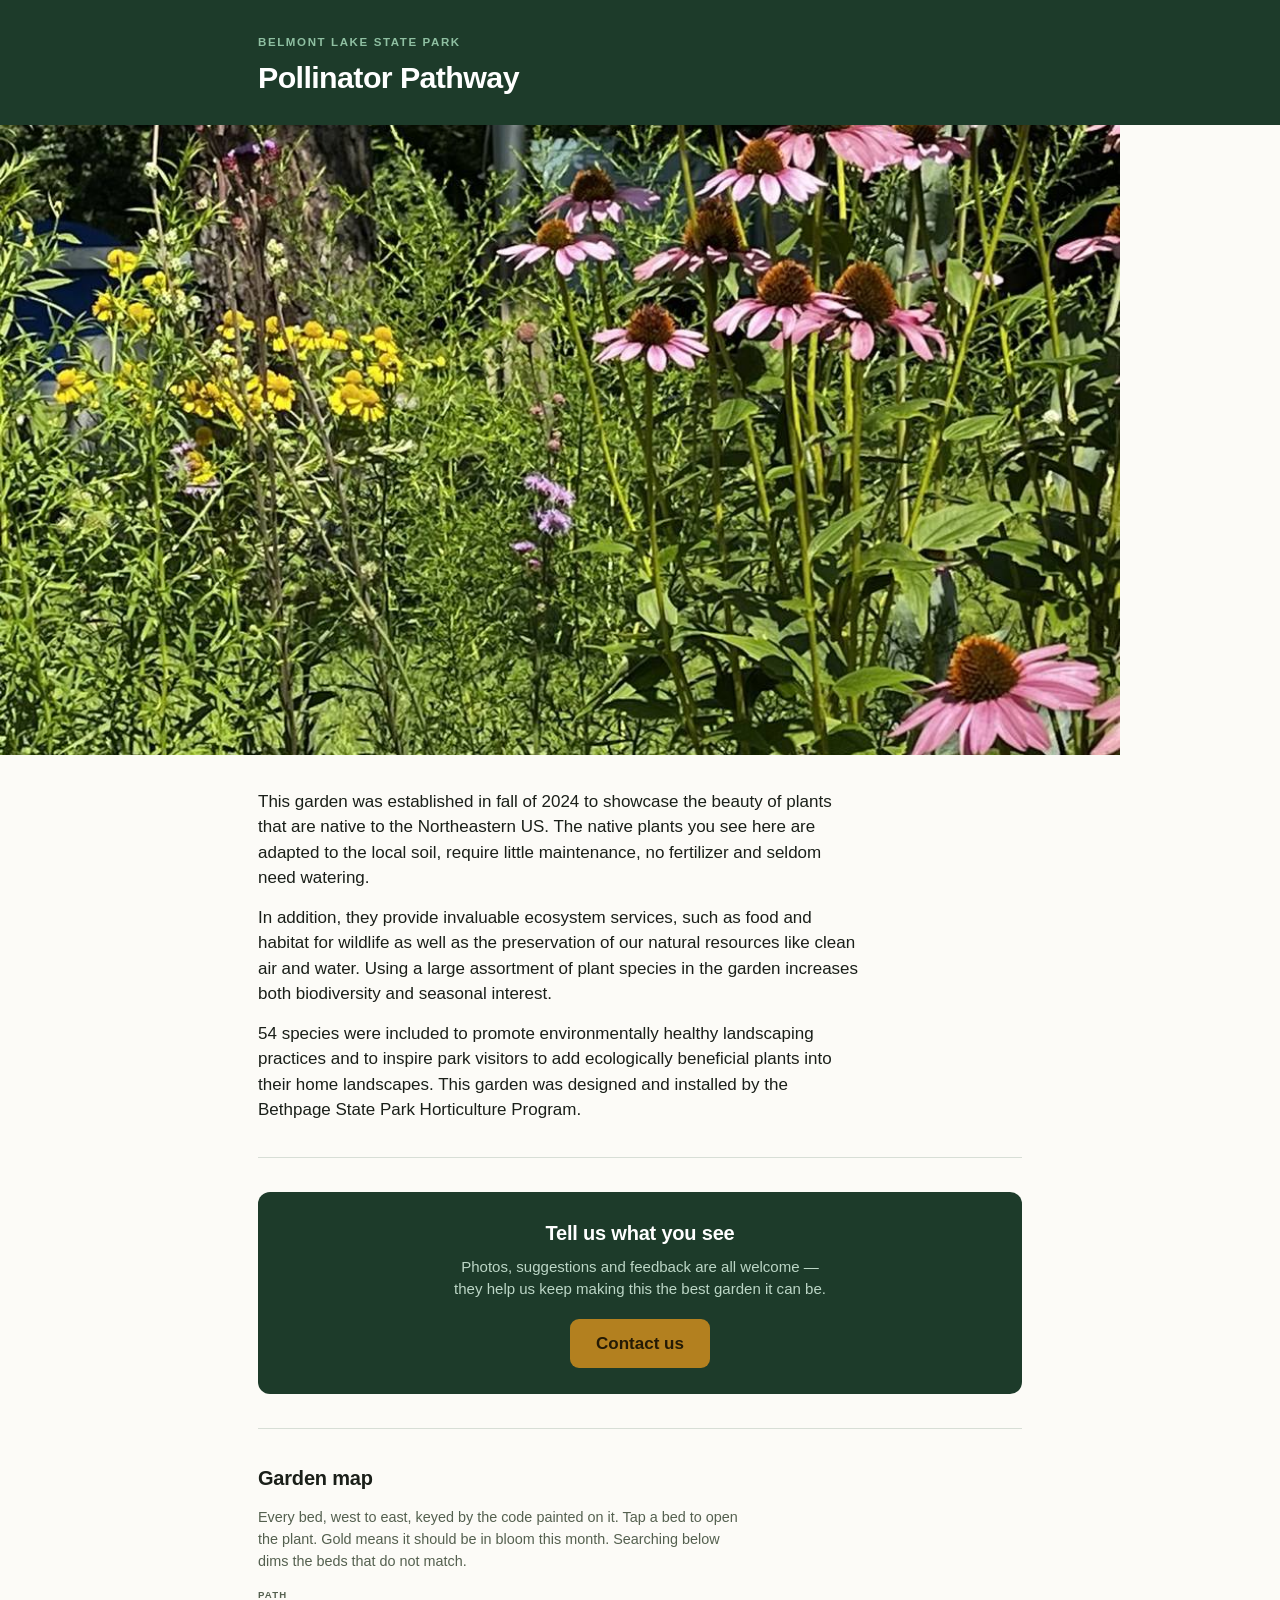
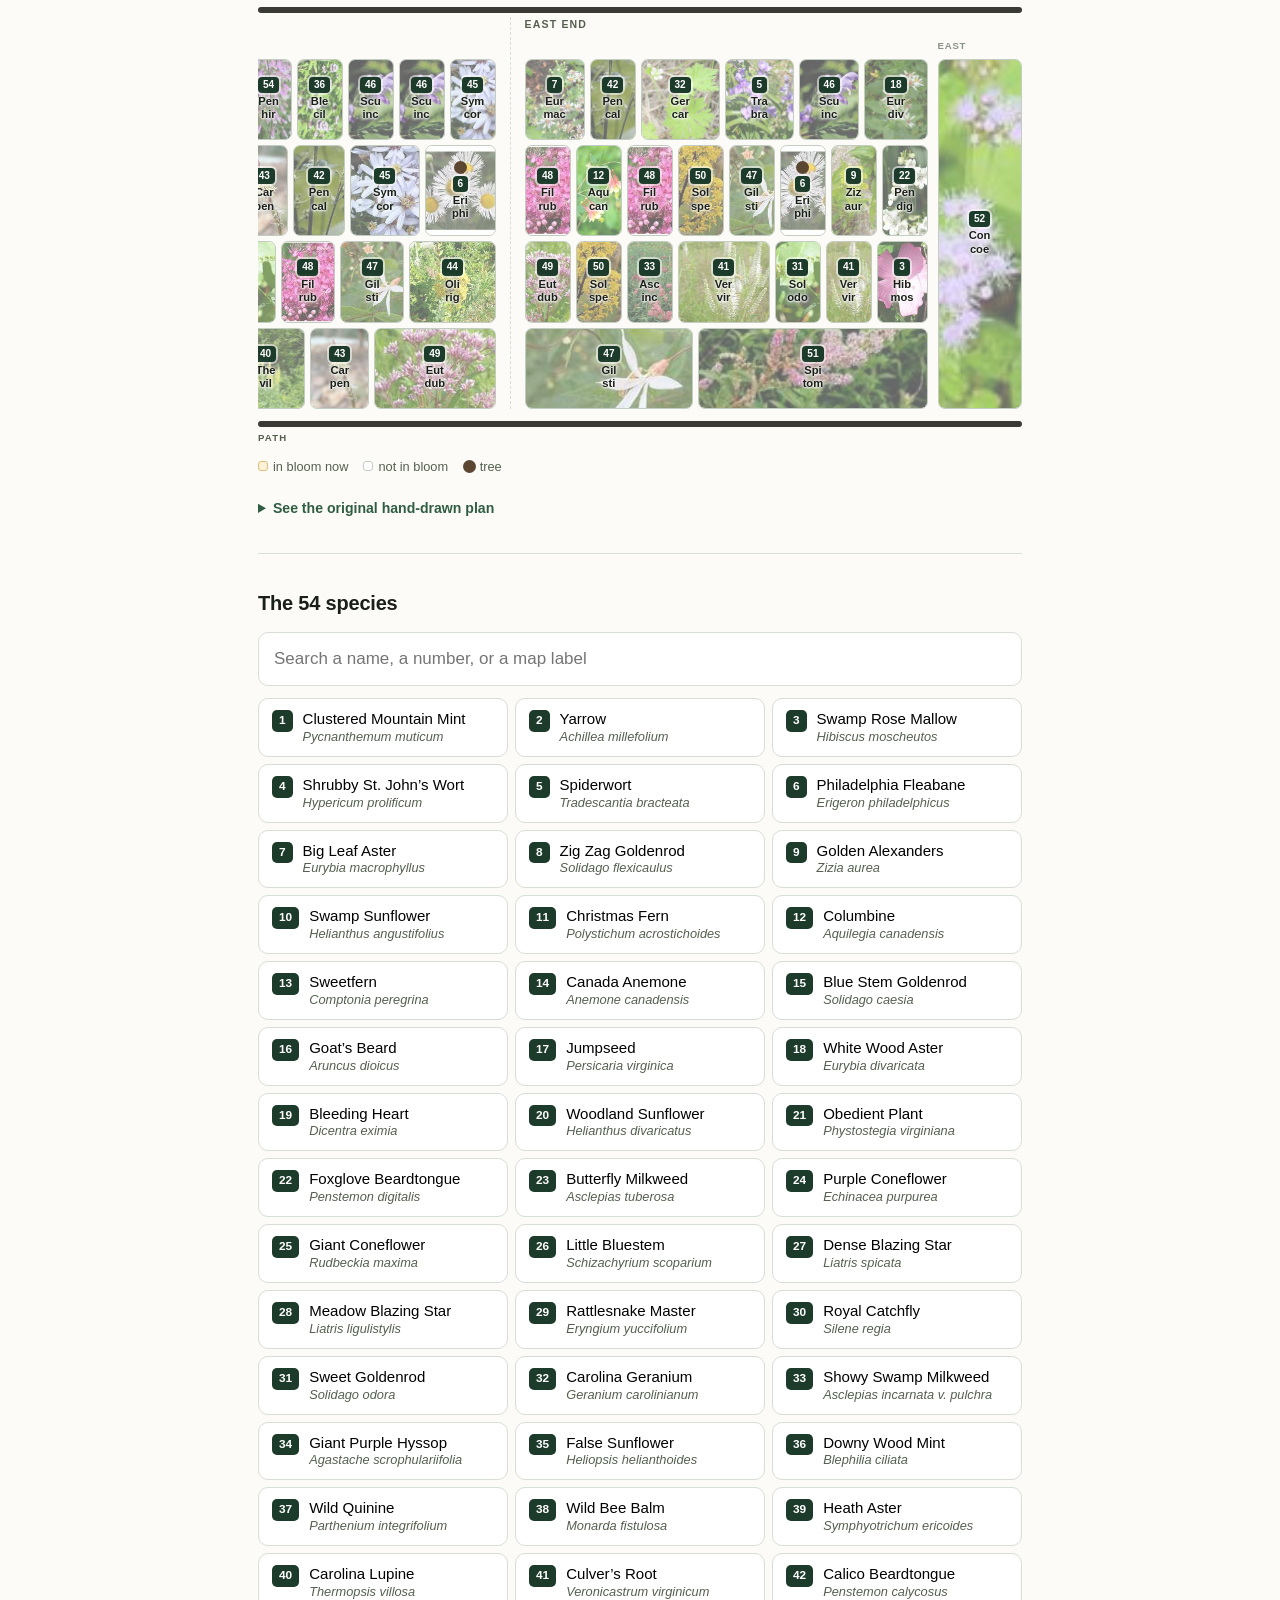
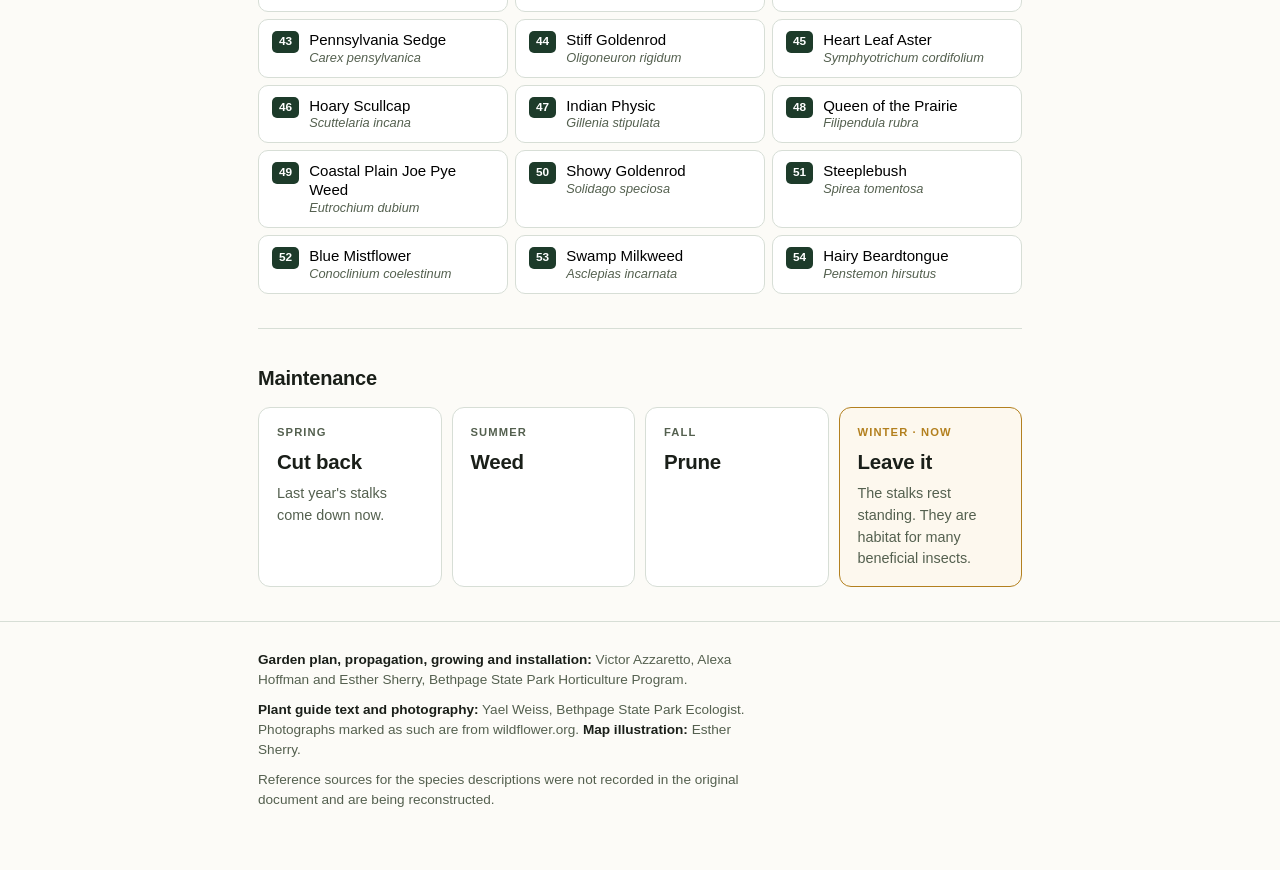
==== commit 5535c858: "Add hero photo and the garden's own introduction; move contact to the top Opens with a photograph of" ====
--- a/bsppp/index.html
+++ b/bsppp/index.html
@@ -24,8 +24,15 @@
   header{background:var(--green);color:#fff;padding:34px 0 30px}
   header .park{font-size:.72rem;letter-spacing:.14em;text-transform:uppercase;
     color:#8fc0a2;font-weight:700;margin:0 0 10px}
-  header h1{margin:0 0 10px;font-size:1.9rem;line-height:1.1;letter-spacing:-.02em}
-  header p{margin:0;color:#bcd6c6;font-size:.98rem}
+  header h1{margin:0;font-size:1.9rem;line-height:1.1;letter-spacing:-.02em}
+
+  .hero{aspect-ratio:4/5;max-height:70vh;background:var(--green-pale)}
+  /* favour the upper third — that is where the butterfly and the tree are */
+  .hero img{width:100%;height:100%;object-fit:cover;object-position:center 28%;display:block}
+  @media(min-width:620px){.hero{aspect-ratio:16/9}}
+
+  .intro p{margin:0 0 14px;max-width:64ch}
+  .intro p:last-child{margin-bottom:0}
 
   /* care — four seasons, one job each */
   .seasons{display:grid;gap:10px;grid-template-columns:repeat(auto-fit,minmax(170px,1fr))}
@@ -146,15 +153,25 @@
   <div class="wrap">
     <p class="park">Belmont Lake State Park</p>
     <h1>Pollinator Pathway</h1>
-    <p>54 native species, planted fall 2024.</p>
   </div>
 </header>
 
+<div class="hero"><img src="hero.jpg" alt="Purple coneflowers in bloom along the Pollinator Pathway"></div>
+
 <main class="wrap">
 
-  <section id="care" style="border-top:0">
-    <h2>Maintenance</h2>
-    <div class="seasons" id="seasons"></div>
+  <section class="intro" style="border-top:0">
+    <p>This garden was established in fall of 2024 to showcase the beauty of plants that are native to the Northeastern US. The native plants you see here are adapted to the local soil, require little maintenance, no fertilizer and seldom need watering.</p>
+    <p>In addition, they provide invaluable ecosystem services, such as food and habitat for wildlife as well as the preservation of our natural resources like clean air and water. Using a large assortment of plant species in the garden increases both biodiversity and seasonal interest.</p>
+    <p>54 species were included to promote environmentally healthy landscaping practices and to inspire park visitors to add ecologically beneficial plants into their home landscapes. This garden was designed and installed by the Bethpage State Park Horticulture Program.</p>
+  </section>
+
+  <section id="contact">
+    <div class="cta">
+      <h2>Tell us what you see</h2>
+      <p>Photos, suggestions and feedback are all welcome — they help us keep making this the best garden it can be.</p>
+      <a class="btn" id="mail" href="#">Contact us</a>
+    </div>
   </section>
 
   <section id="map">
@@ -186,12 +203,9 @@
     <div class="idx" id="idx"></div>
   </section>
 
-  <section id="contact">
-    <div class="cta">
-      <h2>Tell us what you see</h2>
-      <p>Photos, suggestions and feedback are all welcome — they help us keep making this the best garden it can be.</p>
-      <a class="btn" id="mail" href="#">Contact us</a>
-    </div>
+  <section id="care">
+    <h2>Maintenance</h2>
+    <div class="seasons" id="seasons"></div>
   </section>
 
 </main>
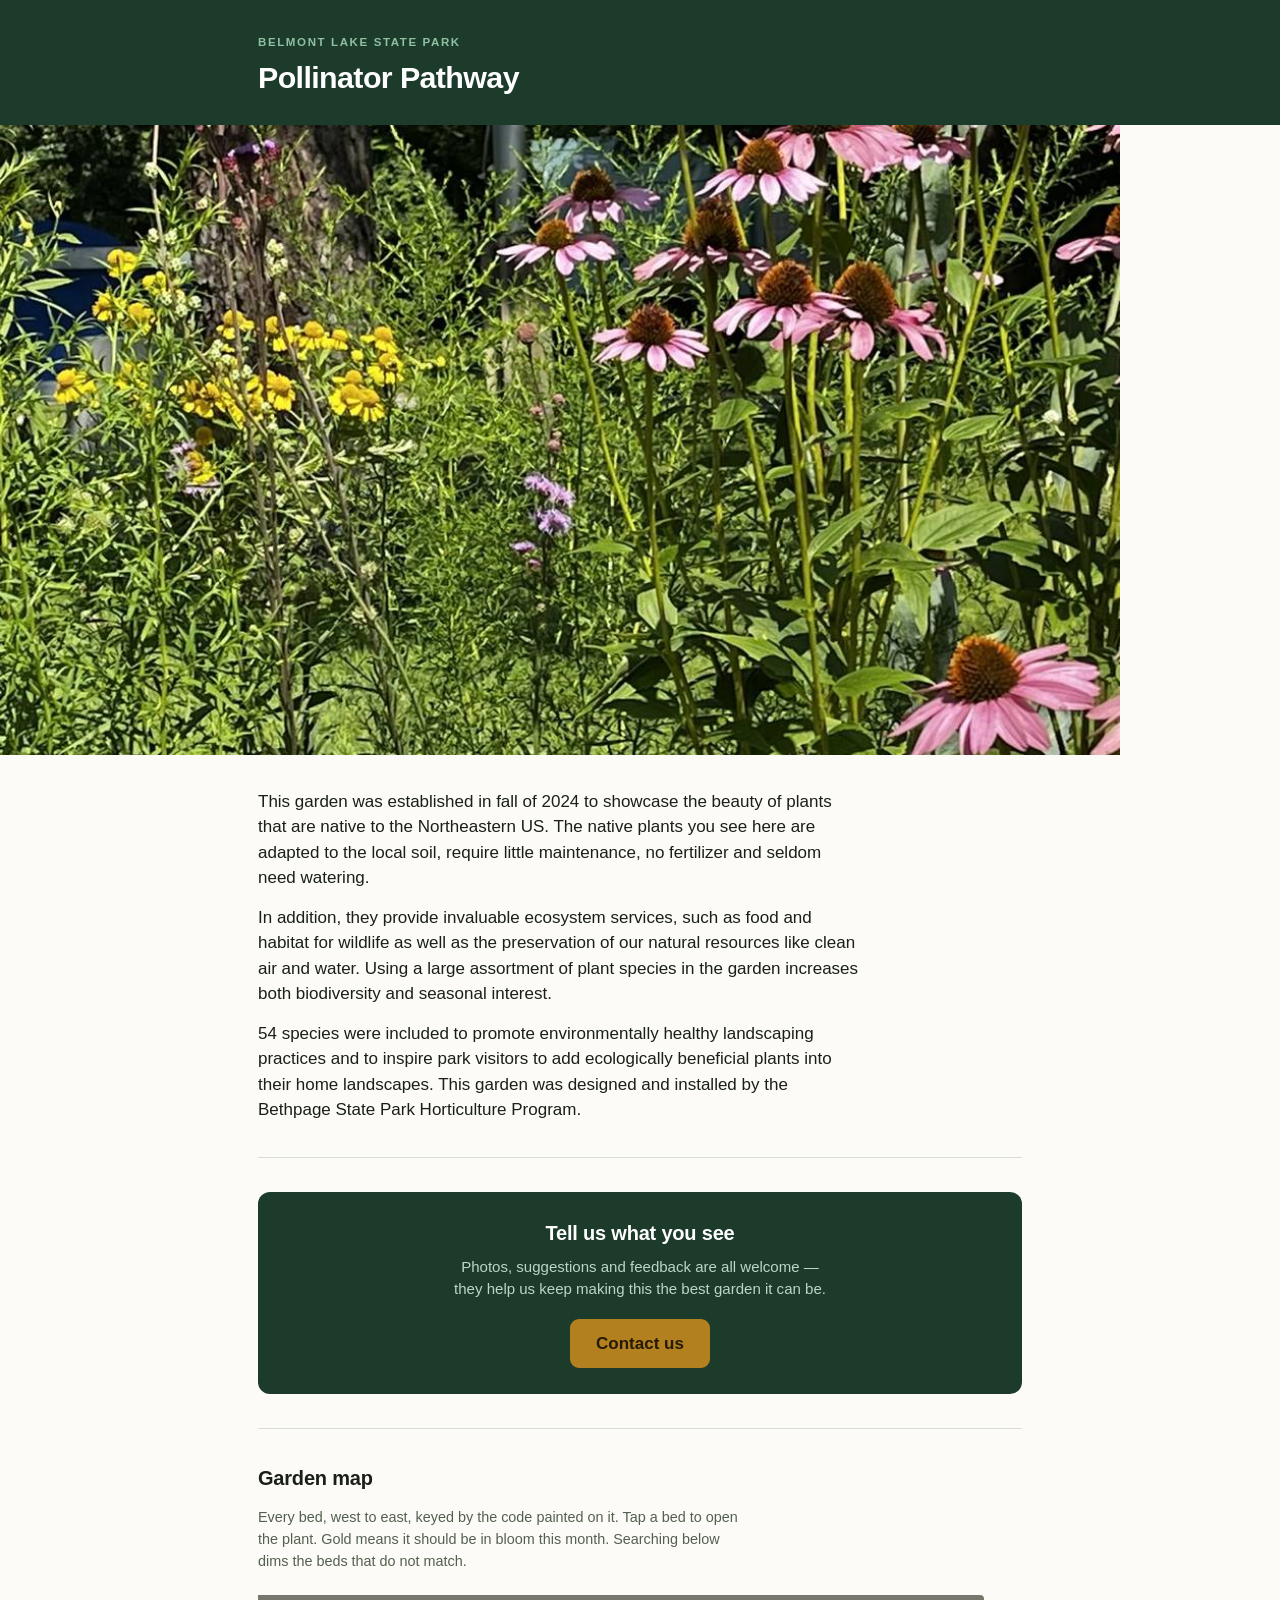
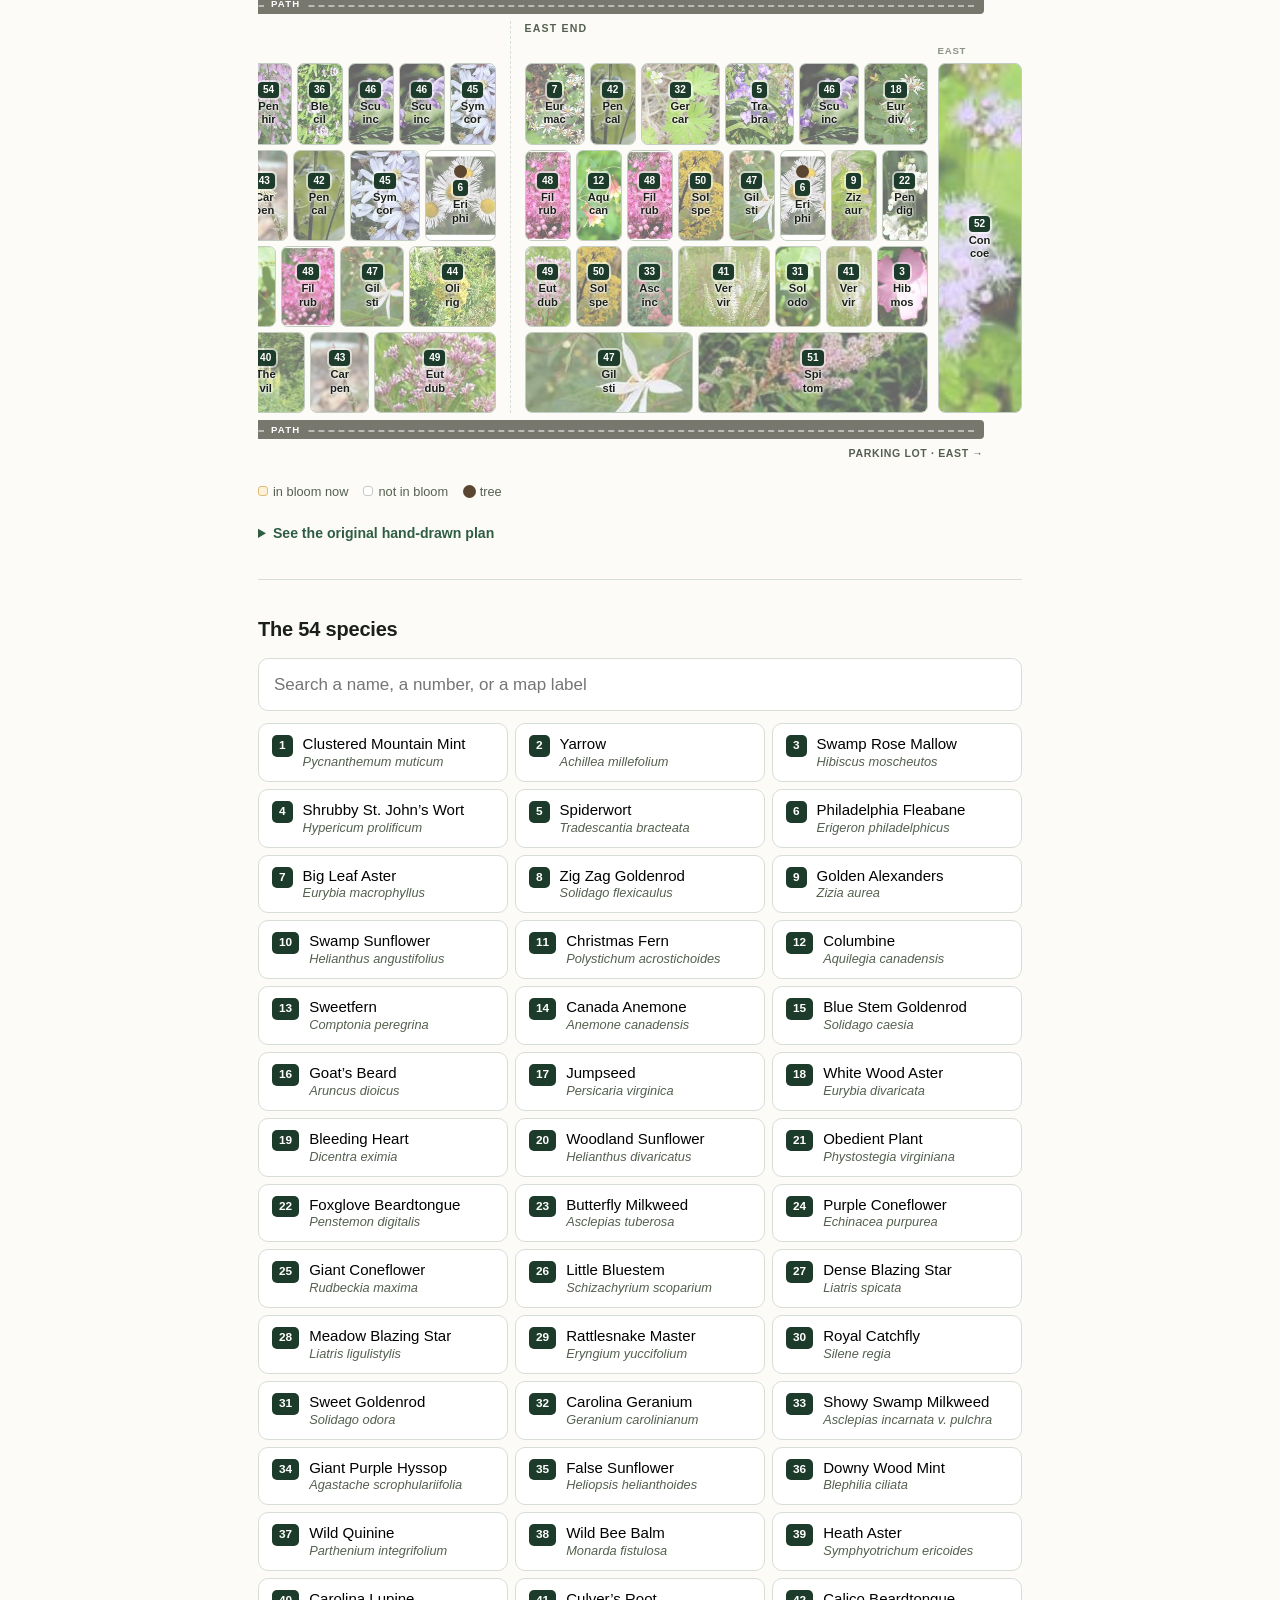
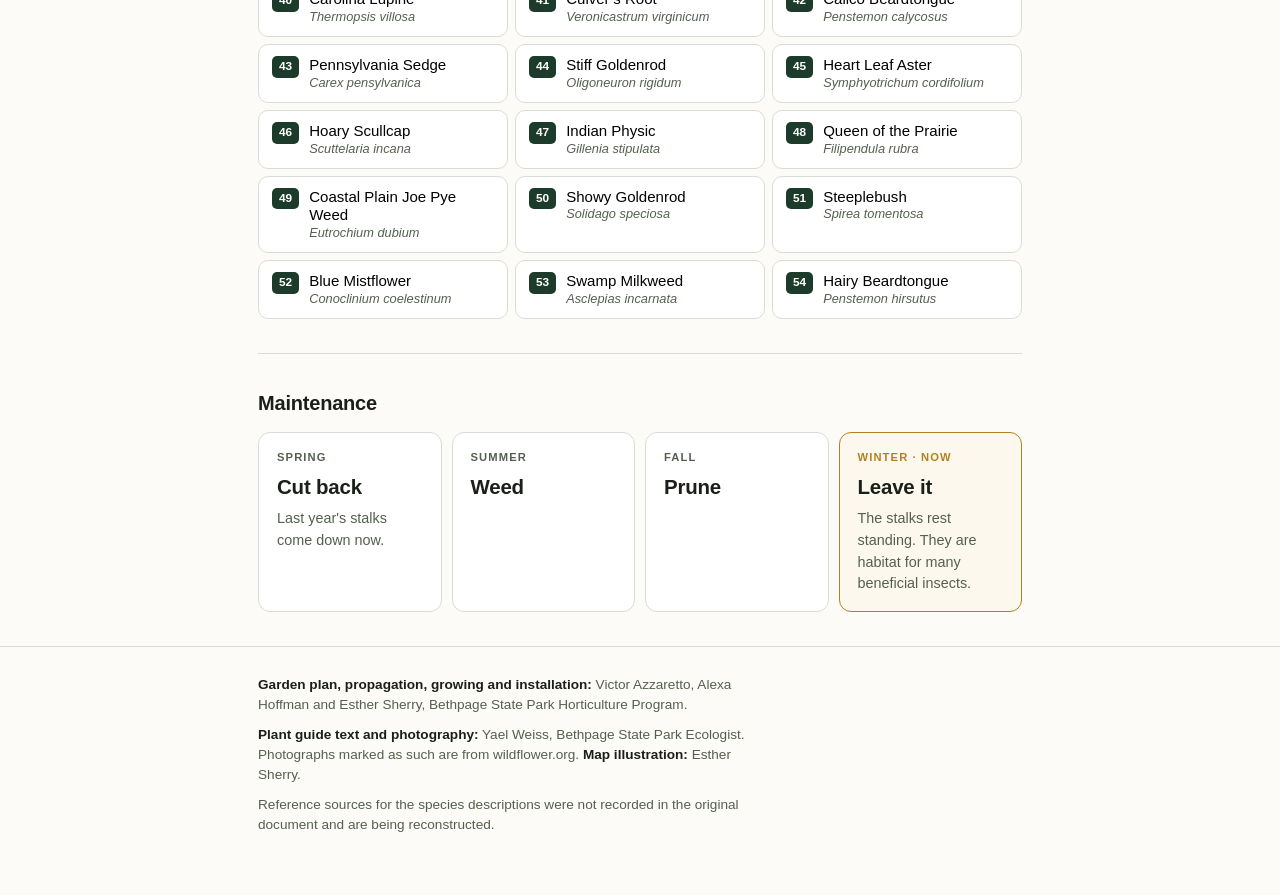
==== commit ef08724f: "Make the paths read as paths, and fix them running short of the map The two path lines sat outside t" ====
--- a/bsppp/index.html
+++ b/bsppp/index.html
@@ -58,7 +58,22 @@
 
   /* the bed diagram */
   .mapwrap{overflow-x:auto;-webkit-overflow-scrolling:touch;padding-bottom:8px}
-  .band{min-width:1240px;display:flex;gap:14px;align-items:stretch}
+  /* max-content so the paths and end labels stretch the full length of the
+     beds, not just to the minimum width */
+  .mapinner{min-width:1240px;width:max-content}
+  /* the two paths the border runs between. They scroll with the map, so they
+     stay the full length of the garden and stay aligned with the beds. */
+  .path{height:19px;border-radius:4px;background:#77776d;position:relative;
+    display:flex;align-items:center;margin:7px 0}
+  .path::before{content:"";position:absolute;left:10px;right:10px;top:50%;
+    border-top:2px dashed rgba(255,255,255,.5)}
+  .path span{position:sticky;left:6px;background:#77776d;color:#fff;font-weight:700;
+    font-size:.6rem;letter-spacing:.12em;text-transform:uppercase;padding:1px 7px;
+    border-radius:3px;z-index:1}
+  .ends{display:flex;justify-content:space-between;gap:12px;margin-top:6px;
+    font-size:.66rem;letter-spacing:.06em;text-transform:uppercase;
+    color:var(--ink-soft);font-weight:700}
+  .band{display:flex;gap:14px;align-items:stretch}
   .sect{display:flex;flex-direction:column;gap:5px}
   .sect+.sect{border-left:1px dashed var(--line);padding-left:14px}
   .sect h3{margin:0 0 2px;font-size:.66rem;letter-spacing:.11em;text-transform:uppercase;
@@ -178,11 +193,17 @@
     <h2>Garden map</h2>
     <p class="note">Every bed, west to east, keyed by the code painted on it. Tap a bed to open the plant. Gold means it should be in bloom this month. Searching below dims the beds that do not match.</p>
 
-    <p class="pathlbl">Path</p>
-    <div class="pathline"></div>
-    <div class="mapwrap"><div class="band" id="band"></div></div>
-    <div class="pathline"></div>
-    <p class="pathlbl">Path</p>
+    <div class="mapwrap">
+      <div class="mapinner">
+        <div class="path"><span>Path</span></div>
+        <div class="band" id="band"></div>
+        <div class="path"><span>Path</span></div>
+        <div class="ends">
+          <span class="end">&larr; West &middot; toward the building</span>
+          <span class="end">Parking lot &middot; East &rarr;</span>
+        </div>
+      </div>
+    </div>
 
     <div class="legend">
       <span><i></i>in bloom now</span>
@@ -527,8 +548,23 @@
 $$('.bed').forEach(b=>b.addEventListener('click',()=>openPlant(+b.dataset.n)));
 
 /* Most people meet the garden at the east end, coming in from the parking
-   lot, so open the map there rather than at the far west. */
-requestAnimationFrame(()=>{const w=$('.mapwrap'); if(w) w.scrollLeft=w.scrollWidth});
+   lot, so open the map there rather than at the far west. Run it again once
+   the bed photos have loaded — until they do the map is not its full width —
+   but never yank the map out from under someone already scrolling it. */
+(function(){
+  const w=$('.mapwrap'); if(!w) return;
+  let put=null, until=0;
+  const toEast=()=>{
+    if(performance.now()>until) return;              /* settling window is over */
+    if(put!==null && w.scrollLeft>4 && Math.abs(w.scrollLeft-put)>4) return; /* they moved it */
+    w.scrollLeft=w.scrollWidth;
+    put=w.scrollLeft;
+  };
+  const settle=ms=>{until=performance.now()+ms;
+    requestAnimationFrame(toEast); [80,250,600].forEach(t=>setTimeout(toEast,t));};
+  settle(900);
+  addEventListener('load',()=>settle(900));
+})();
 
 /* the original drawing, kept below */
 $('#strips').innerHTML=[1,2,3].map(m=>`
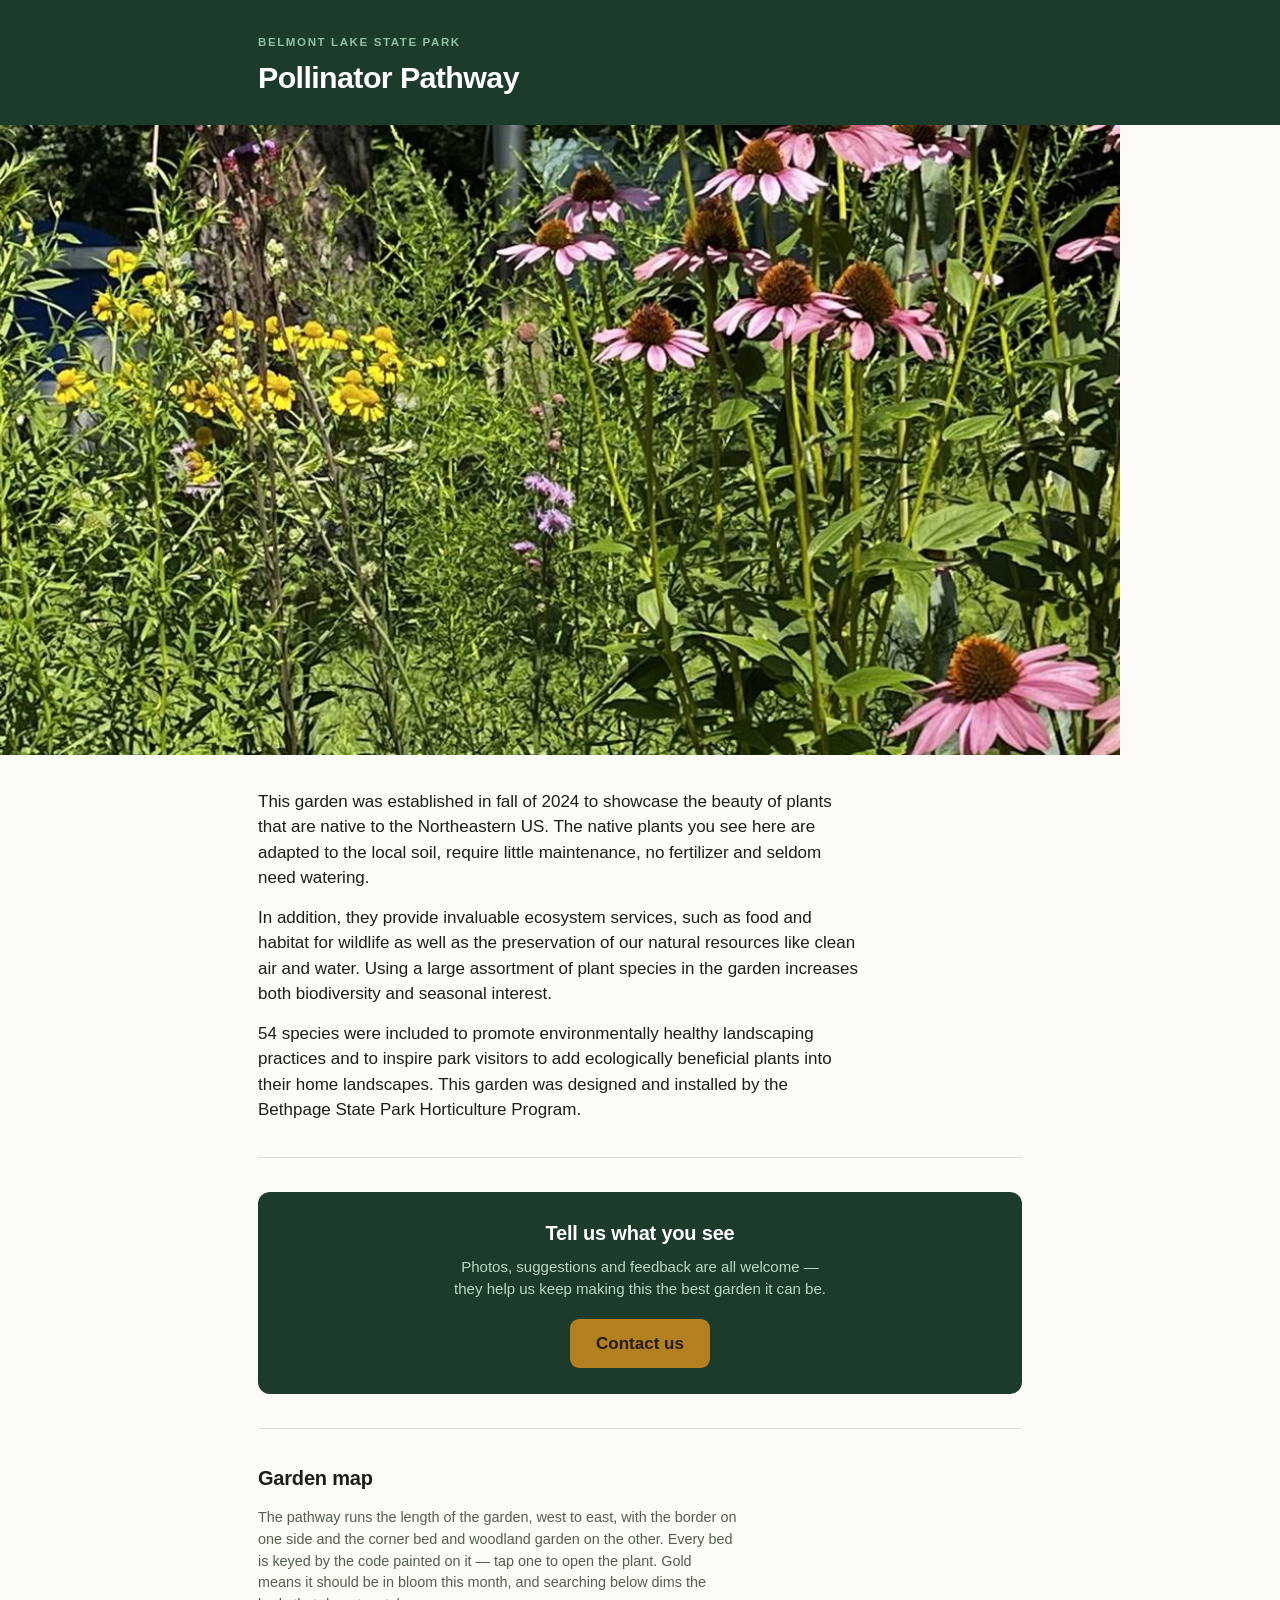
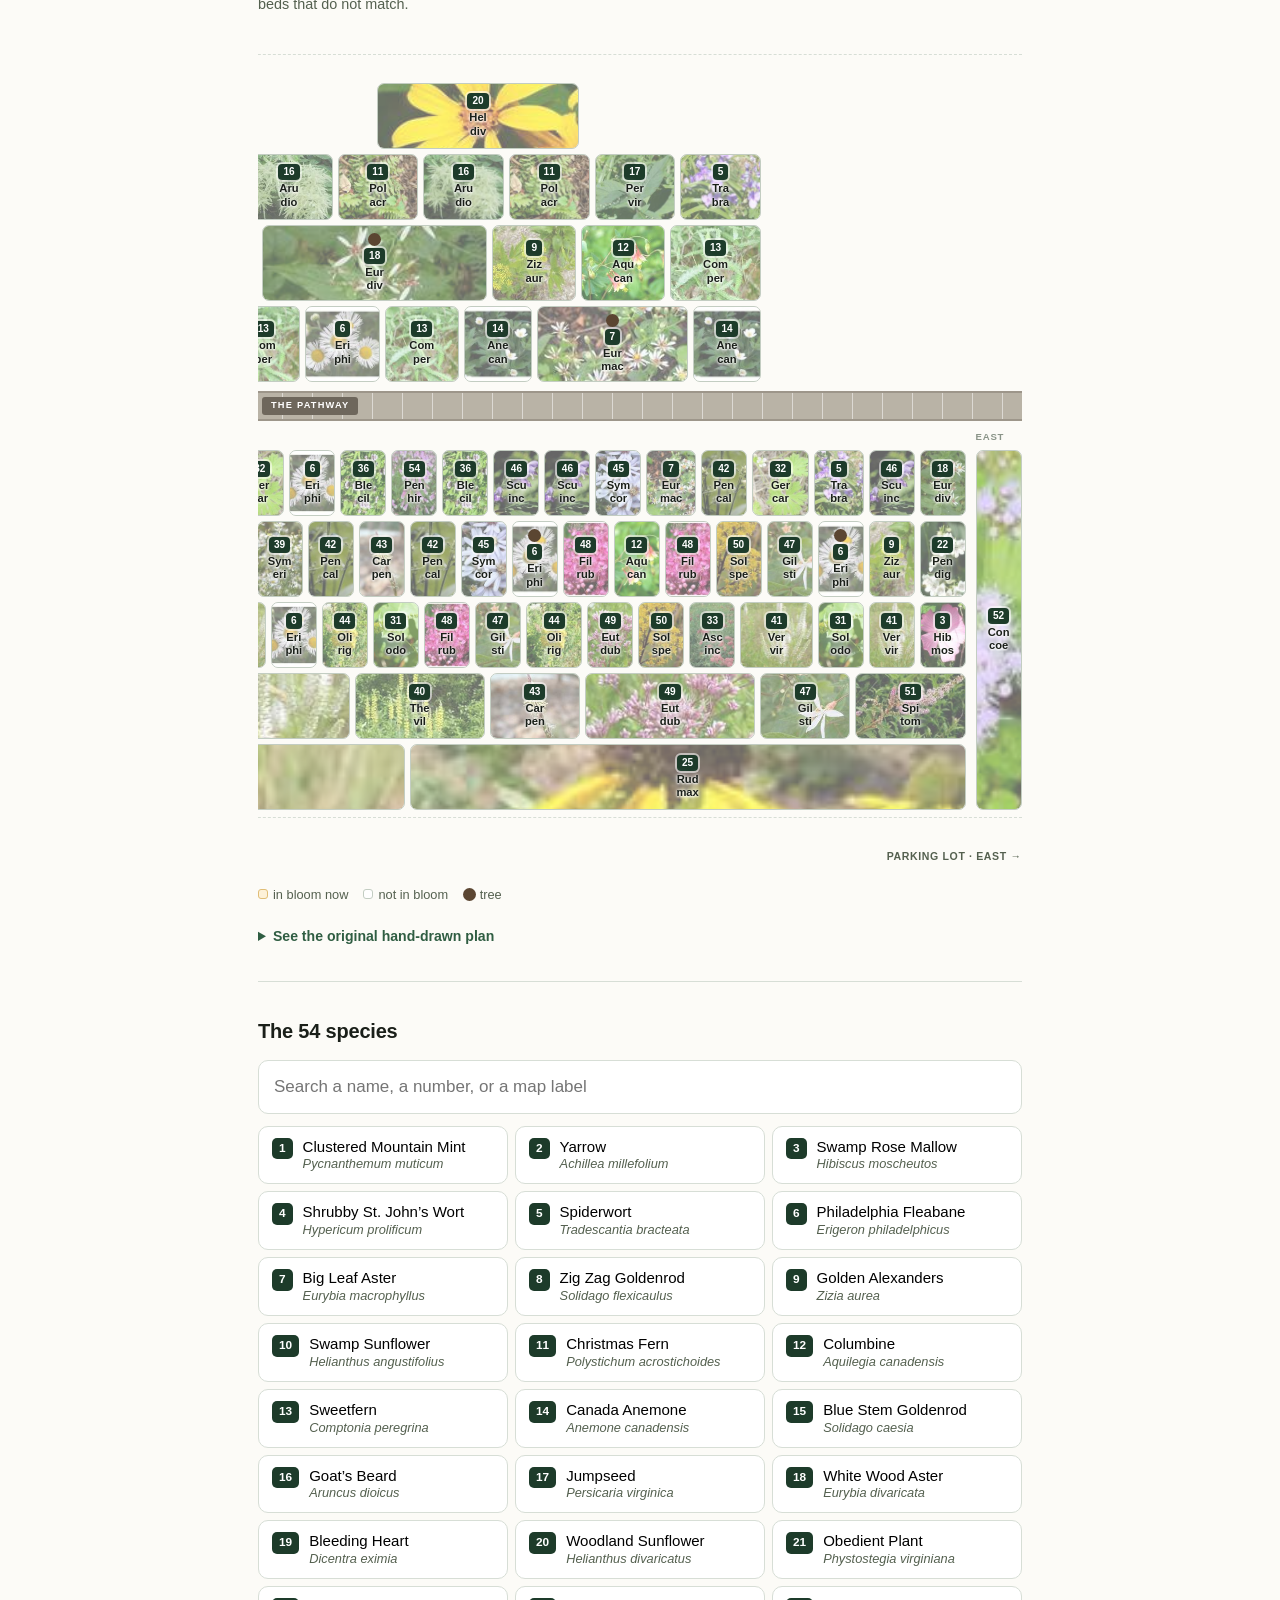
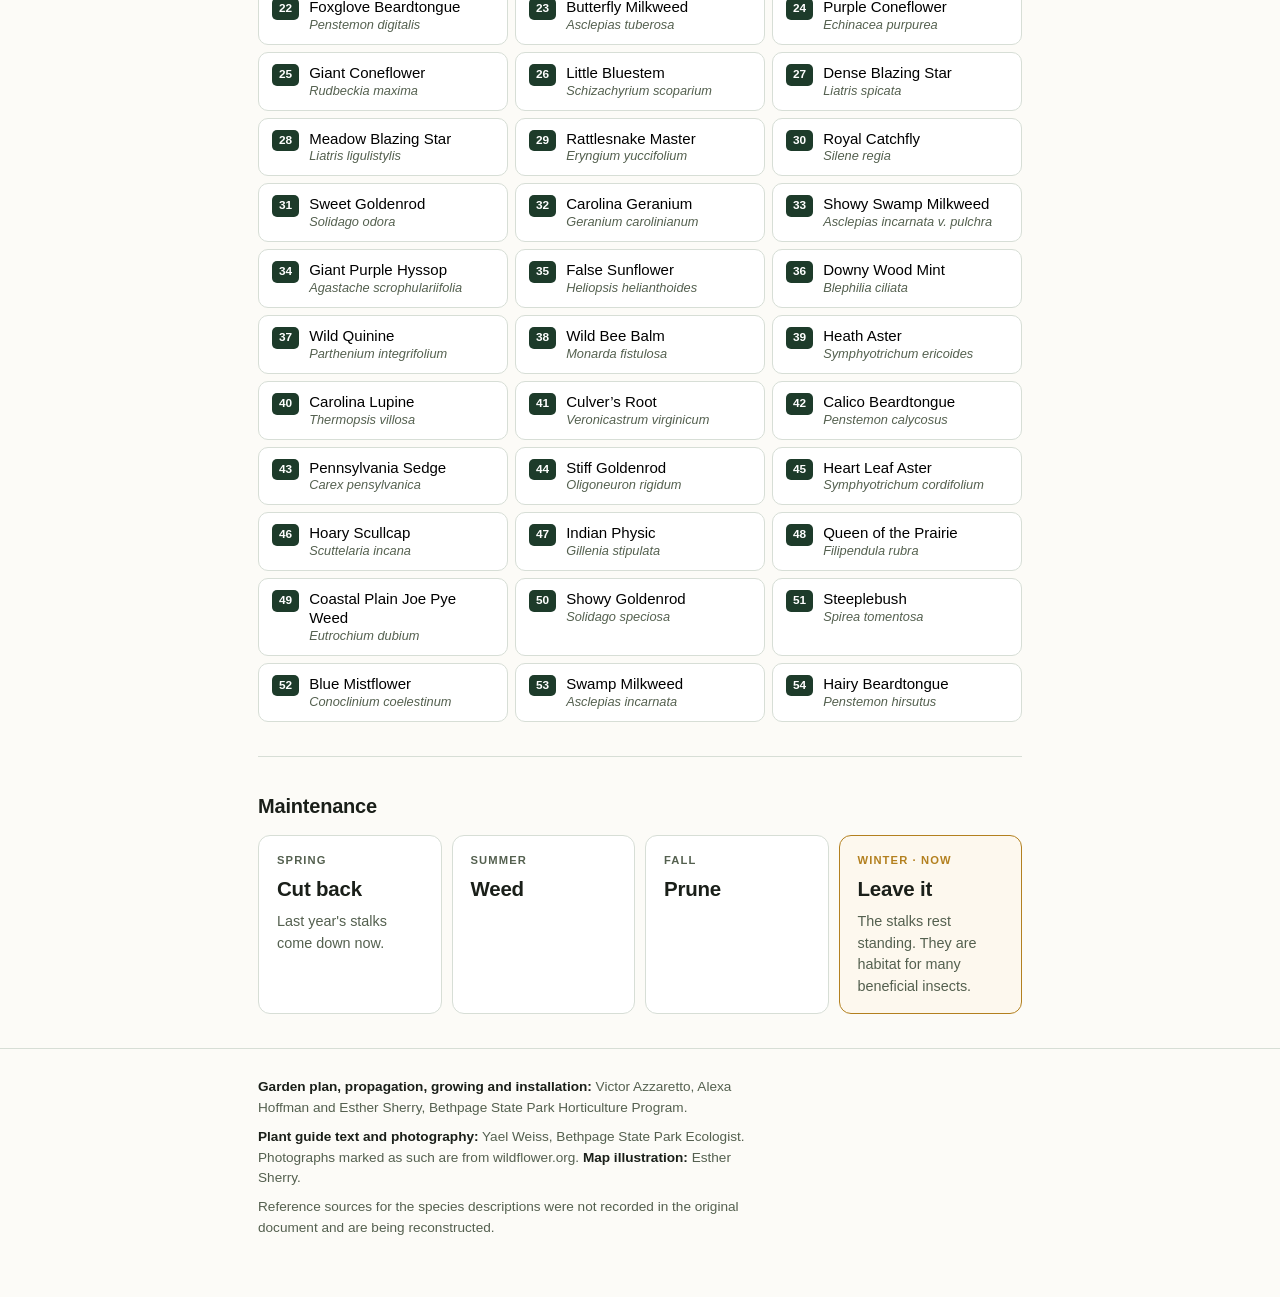
==== commit 70f0b8ad: "Rebuild the map around the pathway, and add the two areas I had never seen Page 2 of the source docu" ====
--- a/bsppp/index.html
+++ b/bsppp/index.html
@@ -56,36 +56,40 @@
     background:repeating-linear-gradient(45deg,#f2f5f1 0 12px,#eaf0e9 12px 24px)}
   .note{font-size:.9rem;color:var(--ink-soft);margin:0 0 16px;max-width:60ch}
 
-  /* the bed diagram */
+  /* the bed diagram — one pathway, planted areas either side */
   .mapwrap{overflow-x:auto;-webkit-overflow-scrolling:touch;padding-bottom:8px}
-  /* max-content so the paths and end labels stretch the full length of the
-     beds, not just to the minimum width */
   .mapinner{min-width:1240px;width:max-content}
-  /* the two paths the border runs between. They scroll with the map, so they
-     stay the full length of the garden and stay aligned with the beds. */
-  .path{height:19px;border-radius:4px;background:#77776d;position:relative;
-    display:flex;align-items:center;margin:7px 0}
-  .path::before{content:"";position:absolute;left:10px;right:10px;top:50%;
-    border-top:2px dashed rgba(255,255,255,.5)}
-  .path span{position:sticky;left:6px;background:#77776d;color:#fff;font-weight:700;
-    font-size:.6rem;letter-spacing:.12em;text-transform:uppercase;padding:1px 7px;
-    border-radius:3px;z-index:1}
-  .ends{display:flex;justify-content:space-between;gap:12px;margin-top:6px;
+  .band{display:flex;flex-direction:column}
+  .side{display:flex;gap:10px;align-items:stretch}
+  .side.north{align-items:flex-end}
+  .grp{display:flex;flex-direction:column;gap:5px;min-width:0}
+  .grp.gap{min-width:0}
+  .grp.tall .row{flex:1 1 auto}
+  .grp h4{margin:0 0 1px;font-size:.6rem;letter-spacing:.08em;text-transform:uppercase;
+    color:#8a9488;font-weight:700;white-space:nowrap;overflow:hidden}
+  .grp.gap h4{visibility:hidden}
+  .row{display:flex;gap:5px}
+  .fill{min-width:0}
+
+  /* the pathway itself: a paved strip with a joint pattern */
+  .path{height:30px;position:relative;display:flex;align-items:center;margin:9px 0;
+    background:#b9b3a6;border-top:2px solid #9d968a;border-bottom:2px solid #9d968a;
+    background-image:linear-gradient(90deg,rgba(255,255,255,.5) 1px,transparent 1px);
+    background-size:30px 100%}
+  .path span{position:sticky;left:4px;background:#6e675c;color:#fff;font-weight:700;
+    font-size:.58rem;letter-spacing:.13em;text-transform:uppercase;padding:2px 9px;
+    border-radius:3px;z-index:1;white-space:nowrap}
+
+  /* what lies beyond each planted side */
+  .edge{font-size:.58rem;letter-spacing:.13em;text-transform:uppercase;font-weight:700;
+    color:#8a9488;padding:3px 0}
+  .edge:first-child{border-bottom:1px dashed var(--line);margin-bottom:7px;padding-bottom:6px}
+  .edge:last-child{border-top:1px dashed var(--line);margin-top:7px;padding-top:6px}
+
+  .ends{display:flex;justify-content:space-between;gap:12px;margin-top:8px;
     font-size:.66rem;letter-spacing:.06em;text-transform:uppercase;
     color:var(--ink-soft);font-weight:700}
-  .band{display:flex;gap:14px;align-items:stretch}
-  .sect{display:flex;flex-direction:column;gap:5px}
-  .sect+.sect{border-left:1px dashed var(--line);padding-left:14px}
-  .sect h3{margin:0 0 2px;font-size:.66rem;letter-spacing:.11em;text-transform:uppercase;
-    color:var(--ink-soft);font-weight:700}
-  .groups{display:flex;gap:10px;align-items:stretch;flex:1 1 auto}
-  .grp{display:flex;flex-direction:column;gap:5px;flex:1 1 auto}
-  .grp h4{margin:0;font-size:.6rem;letter-spacing:.08em;text-transform:uppercase;
-    color:#8a9488;font-weight:700}
-  .row{display:flex;gap:5px;flex:1 1 auto}
-  .pathline{height:6px;border-radius:99px;background:#3b3b36;margin:4px 0}
-  .pathlbl{font-size:.6rem;letter-spacing:.12em;text-transform:uppercase;
-    color:var(--ink-soft);font-weight:700;margin:0}
+
   .bed{position:relative;flex:1 1 0;min-width:46px;background:var(--card);border:1px solid #c3cdc2;
     border-radius:7px;padding:7px 4px;cursor:pointer;font:inherit;color:inherit;
     display:flex;flex-direction:column;align-items:center;justify-content:center;gap:2px;
@@ -191,13 +195,11 @@
 
   <section id="map">
     <h2>Garden map</h2>
-    <p class="note">Every bed, west to east, keyed by the code painted on it. Tap a bed to open the plant. Gold means it should be in bloom this month. Searching below dims the beds that do not match.</p>
+    <p class="note">The pathway runs the length of the garden, west to east, with the border on one side and the corner bed and woodland garden on the other. Every bed is keyed by the code painted on it — tap one to open the plant. Gold means it should be in bloom this month, and searching below dims the beds that do not match.</p>
 
     <div class="mapwrap">
       <div class="mapinner">
-        <div class="path"><span>Path</span></div>
         <div class="band" id="band"></div>
-        <div class="path"><span>Path</span></div>
         <div class="ends">
           <span class="end">&larr; West &middot; toward the building</span>
           <span class="end">Parking lot &middot; East &rarr;</span>
@@ -471,40 +473,55 @@
   {when:'Winter',       months:[12,1,2],  job:'Leave it',  note:'The stalks rest standing. They are habitat for many beneficial insects.'}
 ];
 
-/* The 78 beds, read off the three sections of the drawing.
-   Rows run back (nearest the top path) to front. `w` is a bed's share of its
-   row's width, matching the proportions in the drawing; `tree` marks the beds
-   planted around a tree. This is a diagram of the planting, not a survey —
-   the order, the rows and the neighbours are faithful, the shapes are not. */
-const MAP=[
- {id:'west',title:'West end',groups:[
-   {label:'By the building',rows:[[{p:2,w:1}],[{p:3,w:1}],[{p:1,w:1}]]},
-   {label:'Entrance',rows:[
-     [{p:4,w:26},{p:5,w:16},{p:6,w:26},{p:32,w:32}],
-     [{p:3,w:26},{p:27,w:32},{p:33,w:42}],
-     [{p:22,w:26},{p:28,w:32},{p:23,w:42}],
-     [{p:24,w:52},{p:29,w:48}],
-     [{p:26,w:50},{p:25,w:50}]]},
-   {label:'Border',rows:[
-     [{p:7,w:40},{p:36,w:18},{p:32,w:42}],
-     [{p:34,w:26},{p:37,w:16},{p:12,w:16},{p:39,w:22},{p:42,w:20}],
-     [{p:31,w:14},{p:10,w:24},{p:35,w:16},{p:38,w:22},{p:41,w:24}]]}]},
-
- {id:'middle',title:'Middle',groups:[
-   {rows:[
-     [{p:32,w:16},{p:6,w:11},{p:36,w:11},{p:54,w:14},{p:36,w:11},{p:46,w:13},{p:46,w:11},{p:45,w:13}],
-     [{p:39,w:20},{p:42,w:17},{p:43,w:12},{p:42,w:13},{p:45,w:19},{p:6,w:19,tree:true}],
-     [{p:6,w:14},{p:44,w:16},{p:31,w:15},{p:48,w:14},{p:47,w:17},{p:44,w:24}],
-     [{p:41,w:34},{p:40,w:20},{p:43,w:14},{p:49,w:32}]]}]},
-
- {id:'east',title:'East end',groups:[
-   {rows:[
-     [{p:7,w:16},{p:42,w:10},{p:32,w:22},{p:5,w:19},{p:46,w:16},{p:18,w:17}],
-     [{p:48,w:14},{p:12,w:14},{p:48,w:18},{p:50,w:11},{p:47,w:7},{p:6,w:8,tree:true},{p:9,w:11},{p:22,w:17}],
-     [{p:49,w:13},{p:50,w:11},{p:33,w:9},{p:41,w:30},{p:31,w:12},{p:41,w:10},{p:3,w:15}],
-     [{p:47,w:42},{p:51,w:58}]]},
-   {label:'East',rows:[[{p:52,w:1}]],tall:true}]}
+/* Every bed in the garden, read off page 2 of the source document.
+
+   The pathway runs down the middle. On one side is the long border, with
+   grass beyond it; on the other are the corner bed and the woodland garden,
+   against the park office. Rows run outward from the path, so the first row
+   of each side is the one you stand next to.
+
+   `w` is a bed's share of its row's width and `span` a group's share of the
+   garden's length, both matching the proportions on the plan. `gap` leaves
+   the path unplanted on that side. This is a diagram of the planting, not a
+   survey: the beds, their order and their neighbours are faithful, the
+   shapes are not. */
+
+/* Across the path, against the park office. Rows run building -> path. */
+const NORTH=[
+ {label:'Corner bed',span:12,rows:[
+   [{p:4,w:60},{p:5,w:40}],
+   [{p:3,w:38},{p:8,w:34},{p:6,w:28}],
+   [{p:9,w:50},{p:7,w:50}]]},
+ {gap:4},
+ {label:'Woodland garden',span:47,rows:[
+   [{p:10,w:22},{fill:28},{p:20,w:26},{fill:24}],
+   [{p:11,w:11},{p:16,w:11},{p:11,w:11},{p:16,w:12},{p:11,w:11},
+    {p:16,w:11},{p:11,w:11},{p:17,w:11},{p:5,w:11}],
+   [{p:15,w:12},{p:9,w:11},{p:12,w:11},{p:18,w:32,tree:true},
+    {p:9,w:11},{p:12,w:11},{p:13,w:12}],
+   [{p:18,w:9},{p:13,w:10},{p:19,w:11},{p:13,w:10},{p:6,w:10},
+    {p:13,w:10},{p:14,w:9},{p:7,w:22,tree:true},{p:14,w:9}]]},
+ {gap:37}
 ];
+
+/* The long border, path -> grass. One continuous run, west to east. */
+const SOUTH=[
+ {label:'By the police office',span:7,rows:[[{p:2,w:1}],[{p:3,w:1}],[{p:1,w:1}]]},
+ {label:'The border',span:87,rows:[
+   [{p:4,w:5},{p:5,w:3},{p:6,w:4},{p:32,w:6},{p:7,w:5},{p:36,w:3},{p:32,w:6},
+    {p:32,w:5},{p:6,w:3},{p:36,w:3},{p:54,w:4},{p:36,w:3},{p:46,w:4},{p:46,w:3},{p:45,w:4},
+    {p:7,w:5},{p:42,w:3},{p:32,w:6},{p:5,w:5},{p:46,w:4},{p:18,w:4}],
+   [{p:3,w:4},{p:27,w:5},{p:33,w:5},{p:34,w:5},{p:37,w:3},{p:12,w:3},{p:39,w:4},{p:42,w:5},
+    {p:39,w:5},{p:42,w:4},{p:43,w:3},{p:42,w:4},{p:45,w:5},{p:6,w:4,tree:true},
+    {p:48,w:4},{p:12,w:4},{p:48,w:5},{p:50,w:3},{p:47,w:2},{p:6,w:2,tree:true},{p:9,w:3},{p:22,w:4}],
+   [{p:22,w:5},{p:28,w:5},{p:23,w:5},{p:31,w:3},{p:10,w:5},{p:35,w:4},{p:38,w:4},{p:41,w:5},
+    {p:6,w:4},{p:44,w:4},{p:31,w:4},{p:48,w:4},{p:47,w:4},{p:44,w:6},
+    {p:49,w:4},{p:50,w:3},{p:33,w:3},{p:41,w:8},{p:31,w:3},{p:41,w:3},{p:3,w:4}],
+   [{p:24,w:14},{p:29,w:12},{p:41,w:20},{p:40,w:12},{p:43,w:8},{p:49,w:16},{p:47,w:8},{p:51,w:10}],
+   [{p:26,w:50},{p:25,w:50}]]},
+ {label:'East',span:6,rows:[[{p:52,w:1}]],tall:true}
+];
+
 
 const $=(s,r=document)=>r.querySelector(s), $$=(s,r=document)=>[...r.querySelectorAll(s)];
 const esc=s=>String(s).replace(/[&<>"]/g,c=>({'&':'&amp;','<':'&lt;','>':'&gt;','"':'&quot;'}[c]));
@@ -528,6 +545,7 @@
 
 /* the bed diagram */
 function bedHTML(c){
+  if(c.fill) return `<div class="fill" style="flex-grow:${c.fill}"></div>`;
   const pl=PLANTS.find(x=>x.n===c.p); if(!pl) return '';
   const shot=pl.photo?`;--shot:url(thumbs/${pl.n}.jpg)`:'';
   return `<button class="bed${pl.months.includes(MON)?' bloom':''}" data-n="${c.p}"
@@ -536,15 +554,19 @@
     <span class="num">${c.p}</span><span class="code">${
       code(pl).split(' ').map(w=>`<b>${esc(w)}</b>`).join('')}</span></button>`;
 }
-$('#band').innerHTML=MAP.map(s=>`
-  <div class="sect">
-    <h3>${esc(s.title)}</h3>
-    <div class="groups">${s.groups.map(g=>`
-      <div class="grp"${g.tall?' style="flex:0 0 84px"':''}>
-        ${g.label?`<h4>${esc(g.label)}</h4>`:'<h4>&nbsp;</h4>'}
-        ${g.rows.map(r=>`<div class="row">${r.map(bedHTML).join('')}</div>`).join('')}
-      </div>`).join('')}</div>
-  </div>`).join('');
+function groupHTML(g){
+  if(g.gap) return `<div class="grp gap" style="flex-grow:${g.gap}"></div>`;
+  return `<div class="grp${g.tall?' tall':''}" style="flex-grow:${g.span}">
+    <h4>${g.label?esc(g.label):'&nbsp;'}</h4>
+    ${g.rows.map(r=>`<div class="row">${r.map(bedHTML).join('')}</div>`).join('')}
+  </div>`;
+}
+$('#band').innerHTML=
+  `<div class="edge">Park office</div>
+   <div class="side north">${NORTH.map(groupHTML).join('')}</div>
+   <div class="path"><span>The pathway</span></div>
+   <div class="side south">${SOUTH.map(groupHTML).join('')}</div>
+   <div class="edge">Grass</div>`;
 $$('.bed').forEach(b=>b.addEventListener('click',()=>openPlant(+b.dataset.n)));
 
 /* Most people meet the garden at the east end, coming in from the parking
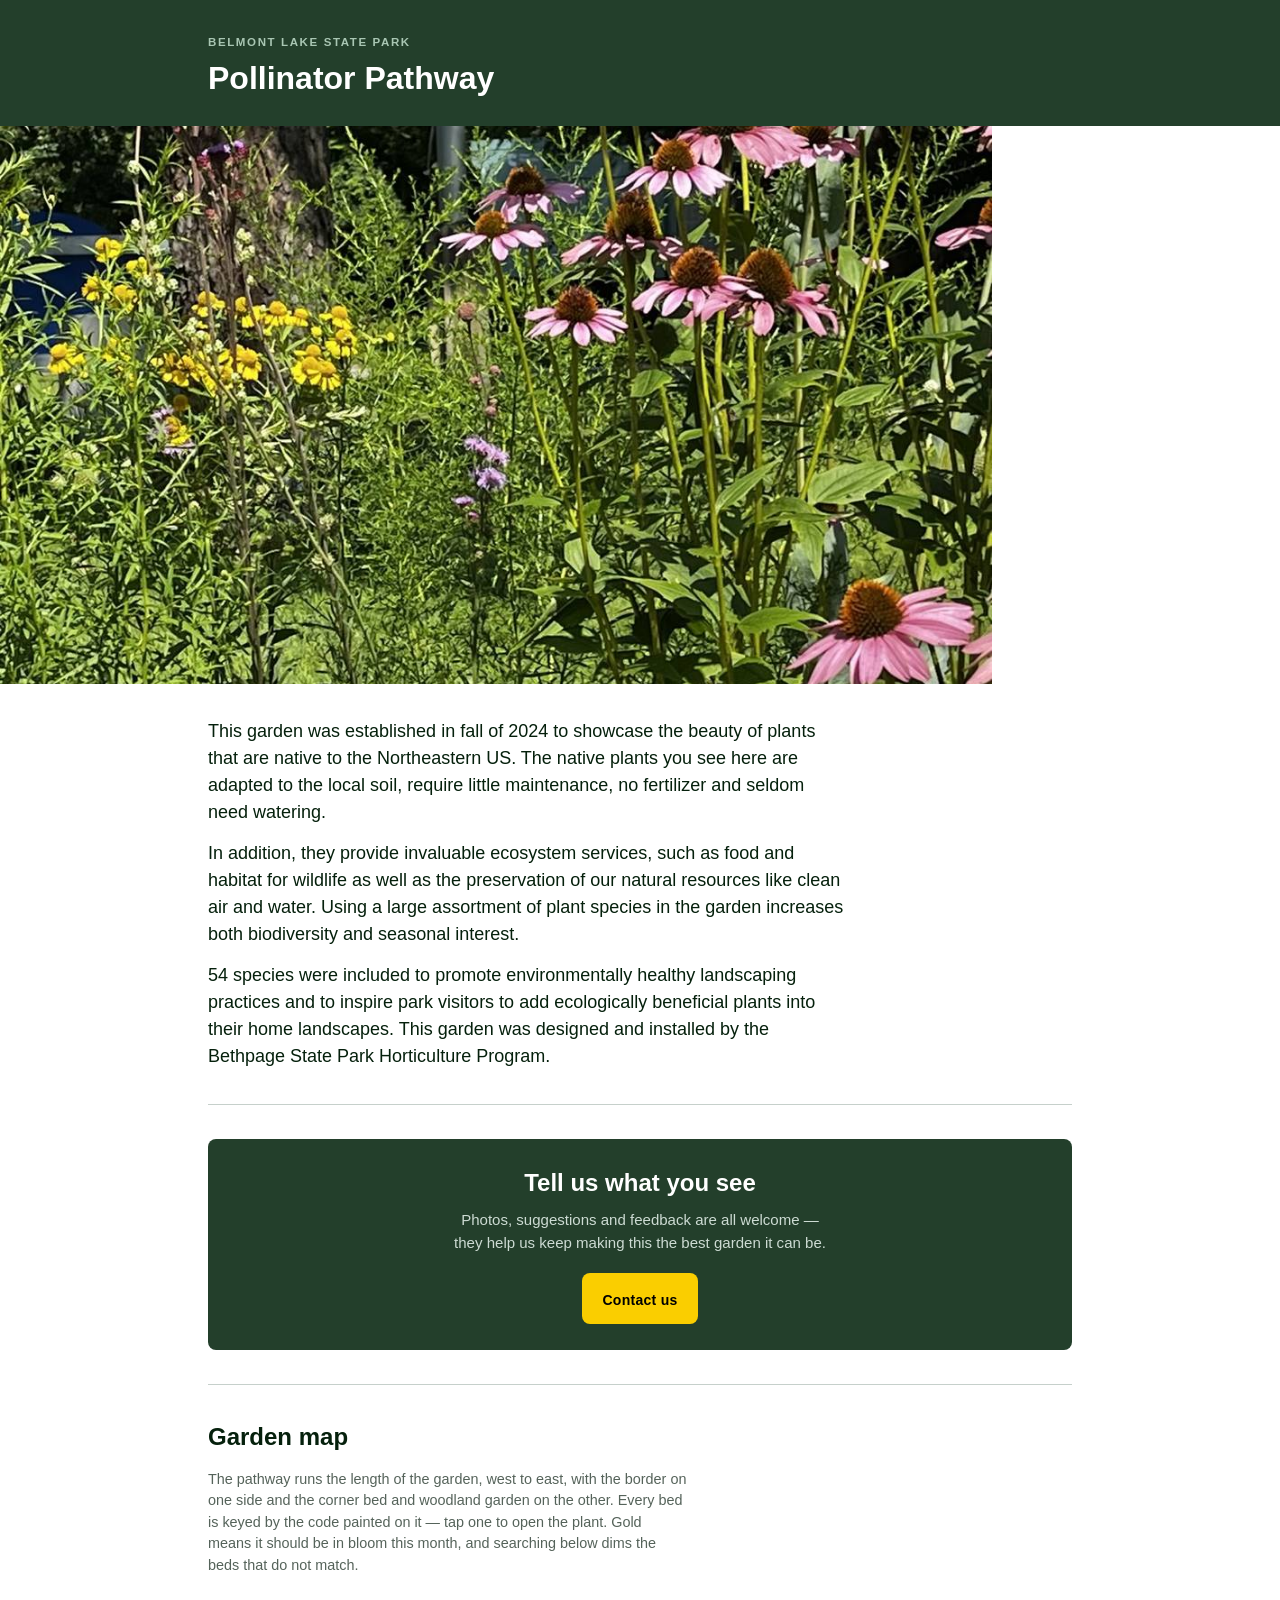
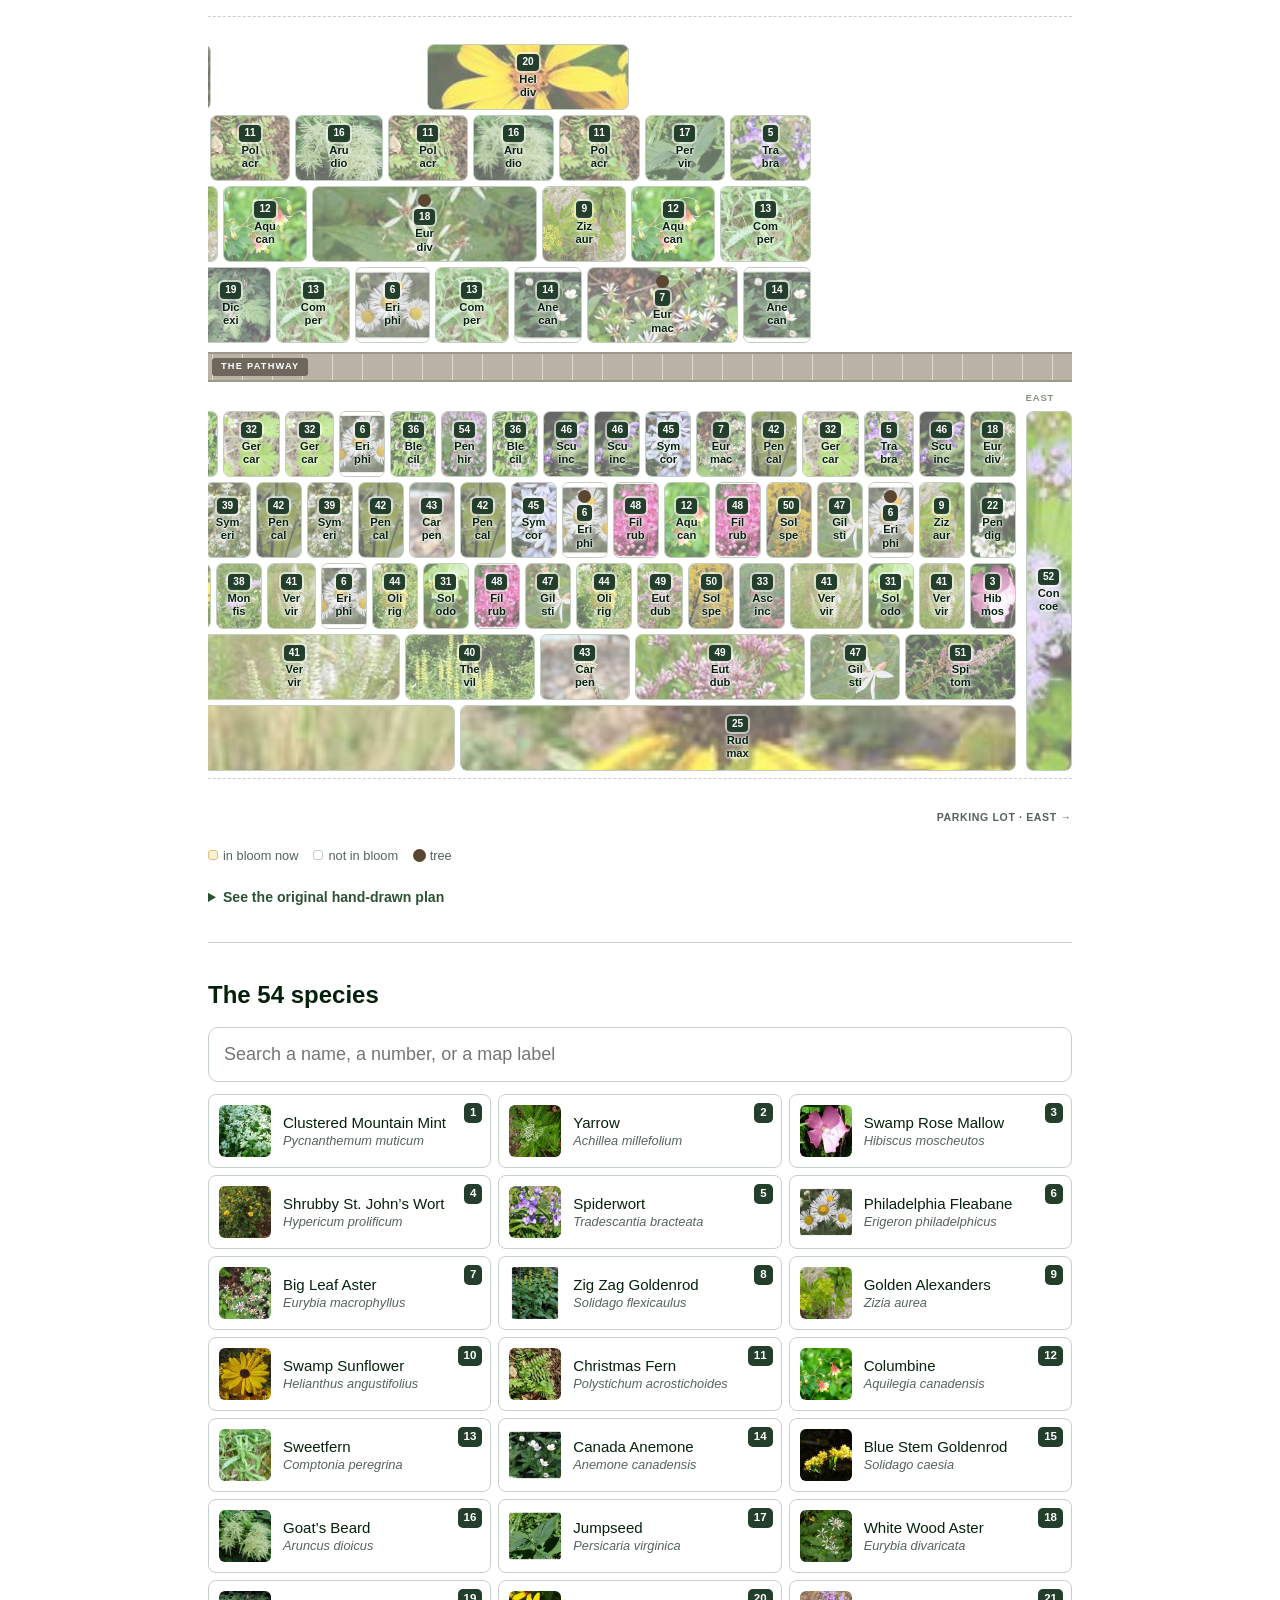
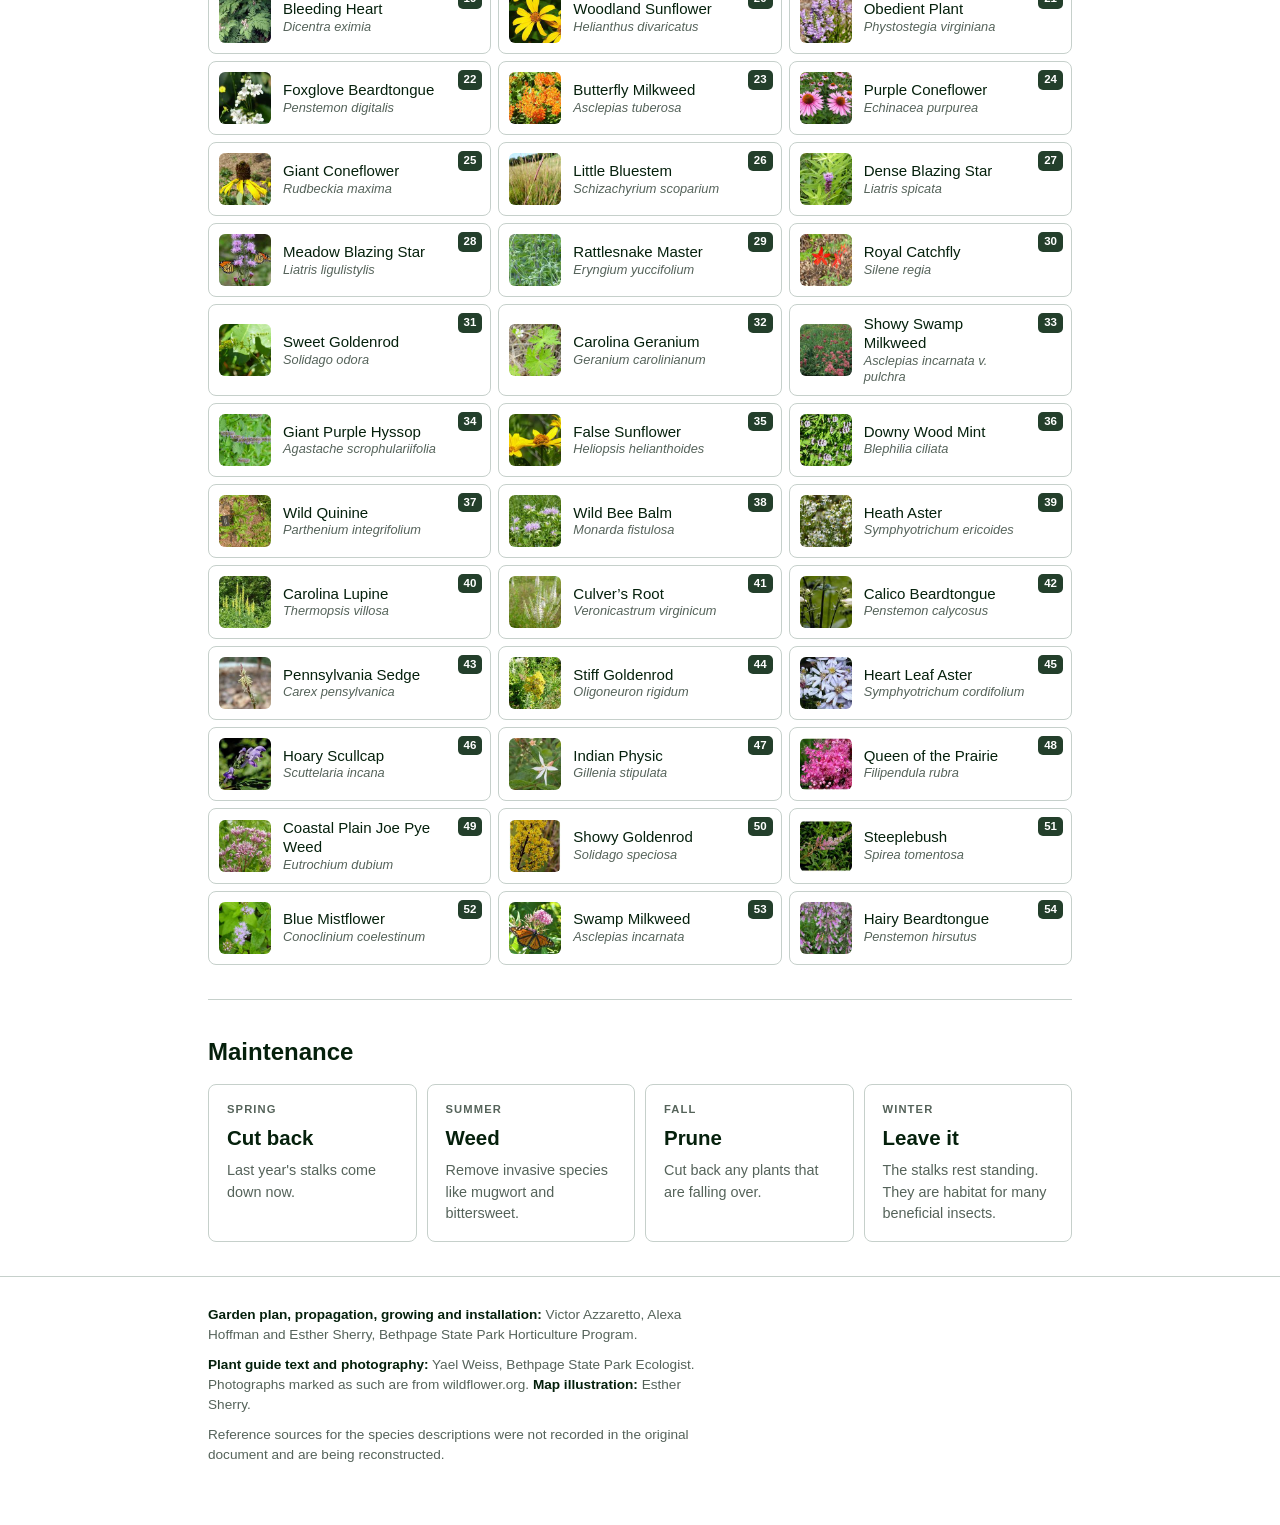
==== commit 0f499539: "Adopt the parks.ny.gov brand, and make the maintenance section evergreen Colours, type and button st" ====
--- a/bsppp/index.html
+++ b/bsppp/index.html
@@ -6,27 +6,35 @@
 <title>Pollinator Pathway — Belmont Lake State Park</title>
 <meta name="description" content="The 54 native species planted along the Pollinator Pathway at Belmont Lake State Park.">
 <style>
+  /* Values read off parks.ny.gov and the Belmont Lake park page, July 2026.
+     Proxima Nova is licensed and cannot be loaded here, so the stack is
+     theirs verbatim and falls through to Arial exactly as it does for any
+     visitor without the font. */
   :root{
-    --green:#1d3b2a; --green-mid:#2f5d42; --green-pale:#e4f0e8;
-    --gold:#b3801f;
-    --ink:#1a1f19; --ink-soft:#54604f; --line:#d7ded6;
-    --bg:#fcfbf7; --card:#fff; --r:12px;
+    --green:#233f2b;        /* agency dark green, site header + footer */
+    --green-mid:#2c5234;    /* secondary green */
+    --green-pale:#d9e1dd;   /* pale green-grey, cards and secondary buttons */
+    --gold:#face00;         /* primary button yellow */
+    --ink:#05200c;          /* body and heading text */
+    --ink-soft:#55635a;     /* derived: muted text on the pale green */
+    --line:#c6d0cb;         /* rule and border grey-green */
+    --bg:#fff; --card:#fff; --r:8px;   /* button radius 8px */
   }
   *{box-sizing:border-box}
   html{-webkit-text-size-adjust:100%}
   body{margin:0;background:var(--bg);color:var(--ink);
-    font:17px/1.5 -apple-system,BlinkMacSystemFont,"Segoe UI",Roboto,Arial,sans-serif}
-  .wrap{max-width:800px;margin:0 auto;padding:0 18px}
+    font:18px/1.5 "Proxima Nova",Arial,sans-serif}
+  .wrap{max-width:900px;margin:0 auto;padding:0 18px}  /* their c-byline measure */
   a{color:var(--green-mid)}
-  h2{font-size:1.25rem;margin:0 0 14px;letter-spacing:-.01em}
+  h2{font-size:1.5rem;font-weight:700;margin:0 0 14px}   /* 24px/700 */
   section{padding:34px 0;border-top:1px solid var(--line)}
 
   header{background:var(--green);color:#fff;padding:34px 0 30px}
   header .park{font-size:.72rem;letter-spacing:.14em;text-transform:uppercase;
-    color:#8fc0a2;font-weight:700;margin:0 0 10px}
-  header h1{margin:0;font-size:1.9rem;line-height:1.1;letter-spacing:-.02em}
-
-  .hero{aspect-ratio:4/5;max-height:70vh;background:var(--green-pale)}
+    color:#a9c6b3;font-weight:700;margin:0 0 10px}
+  header h1{margin:0;font-size:2rem;font-weight:700;line-height:1.1}  /* 32px/700 */
+
+  .hero{aspect-ratio:4/5;max-height:62vh;background:var(--green-pale)}
   /* favour the upper third — that is where the butterfly and the tree are */
   .hero img{width:100%;height:100%;object-fit:cover;object-position:center 28%;display:block}
   @media(min-width:620px){.hero{aspect-ratio:16/9}}
@@ -36,12 +44,14 @@
 
   /* care — four seasons, one job each */
   .seasons{display:grid;gap:10px;grid-template-columns:repeat(auto-fit,minmax(170px,1fr))}
-  .s{background:var(--card);border:1px solid var(--line);border-radius:var(--r);padding:16px 18px}
-  .s.now{border-color:var(--gold);background:#fdf8ee}
+  /* All four seasons look identical, so the page never goes stale and never
+     needs reissuing. Hover is the only thing that changes. */
+  .s{background:var(--card);border:1px solid var(--line);border-radius:var(--r);
+    padding:16px 18px;transition:background .12s,border-color .12s}
+  .s:hover{border-color:var(--green-mid);background:var(--green-pale)}
   .s .when{font-size:.7rem;letter-spacing:.1em;text-transform:uppercase;
     color:var(--ink-soft);font-weight:700;margin:0 0 6px}
-  .s.now .when{color:var(--gold)}
-  .s .job{margin:0;font-size:1.28rem;font-weight:700;letter-spacing:-.01em}
+  .s .job{margin:0;font-size:1.28rem;font-weight:700}
   .s .note{margin:6px 0 0;font-size:.9rem;color:var(--ink-soft)}
 
   /* map */
@@ -123,12 +133,16 @@
   .search{width:100%;padding:13px 15px;border:1px solid var(--line);border-radius:10px;
     background:var(--card);font:inherit;margin-bottom:12px}
   .idx{display:grid;grid-template-columns:repeat(auto-fill,minmax(230px,1fr));gap:7px}
-  .idx button{background:var(--card);border:1px solid var(--line);border-radius:10px;
-    padding:11px 13px;text-align:left;cursor:pointer;display:flex;gap:10px;align-items:baseline;font:inherit}
-  .idx button:hover,.idx button:focus-visible{border-color:var(--green-mid)}
-  .idx .n{font-size:.74rem;font-weight:700;color:#fff;background:var(--green);
-    border-radius:5px;padding:2px 7px;flex:0 0 auto;font-variant-numeric:tabular-nums}
-  .idx .nm{font-size:.94rem;line-height:1.25}
+  .idx button{position:relative;background:var(--card);border:1px solid var(--line);
+    border-radius:var(--r);padding:10px 44px 10px 10px;text-align:left;cursor:pointer;
+    display:flex;gap:12px;align-items:center;font:inherit;color:inherit;
+    transition:border-color .12s,background .12s}
+  .idx button:hover,.idx button:focus-visible{border-color:var(--green-mid);background:var(--green-pale)}
+  .idx .pic{width:52px;height:52px;flex:0 0 auto;border-radius:6px;object-fit:cover;
+    background:var(--green-pale);display:block}
+  .idx .n{position:absolute;top:8px;right:8px;font-size:.72rem;font-weight:700;color:#fff;
+    background:var(--green);border-radius:5px;padding:1px 6px;font-variant-numeric:tabular-nums}
+  .idx .nm{font-size:.94rem;line-height:1.25;min-width:0}
   .idx .nm em{display:block;color:var(--ink-soft);font-size:.8rem}
 
   /* plant view */
@@ -156,10 +170,12 @@
 
   .cta{background:var(--green);color:#fff;border-radius:var(--r);padding:26px 24px;text-align:center}
   .cta h2{margin:0 0 8px;color:#fff}
-  .cta p{margin:0 auto 18px;color:#bcd6c6;max-width:46ch;font-size:.94rem}
-  .btn{display:inline-block;background:var(--gold);color:#241a05;text-decoration:none;
-    font-weight:700;padding:12px 26px;border-radius:9px}
-  .btn:hover,.btn:focus-visible{background:#c8912a}
+  .cta p{margin:0 auto 18px;color:#cddbd3;max-width:46ch;font-size:.94rem}
+  /* their primary button: #face00, black text, 8px radius, 700 */
+  .btn{display:inline-block;background:var(--gold);color:#000;text-decoration:none;
+    font-weight:700;font-size:.875rem;letter-spacing:.02em;padding:17px 20px 13px;
+    border-radius:var(--r)}
+  .btn:hover,.btn:focus-visible{background:#e0b800}
 
   footer{border-top:1px solid var(--line);padding:28px 0 50px;color:var(--ink-soft);font-size:.85rem}
   footer p{margin:0 0 9px;max-width:66ch}
@@ -467,10 +483,10 @@
 
 /* One job per season. */
 const CARE = [
-  {when:'Spring',       months:[3,4,5],   job:'Cut back',  note:"Last year's stalks come down now."},
-  {when:'Summer',       months:[6,7,8],   job:'Weed'},
-  {when:'Fall',         months:[9,10,11], job:'Prune'},
-  {when:'Winter',       months:[12,1,2],  job:'Leave it',  note:'The stalks rest standing. They are habitat for many beneficial insects.'}
+  {when:'Spring', job:'Cut back', note:"Last year's stalks come down now."},
+  {when:'Summer', job:'Weed',     note:'Remove invasive species like mugwort and bittersweet.'},
+  {when:'Fall',   job:'Prune',    note:'Cut back any plants that are falling over.'},
+  {when:'Winter', job:'Leave it', note:'The stalks rest standing. They are habitat for many beneficial insects.'}
 ];
 
 /* Every bed in the garden, read off page 2 of the source document.
@@ -534,10 +550,10 @@
 
 /* care */
 $('#seasons').innerHTML=CARE.map(s=>`
-  <div class="s${s.months.includes(MON)?' now':''}">
-    <p class="when">${esc(s.when)}${s.months.includes(MON)?' &middot; now':''}</p>
+  <div class="s">
+    <p class="when">${esc(s.when)}</p>
     <p class="job">${esc(s.job)}</p>
-    ${s.note?`<p class="note" style="margin-bottom:0">${esc(s.note)}</p>`:''}
+    <p class="note" style="margin-bottom:0">${esc(s.note)}</p>
   </div>`).join('');
 
 $('#mail').href='mailto:victor.azzaretto@parks.ny.gov?subject='+
@@ -620,8 +636,10 @@
     return terms.every(t=>h.includes(t));
   });
   $('#idx').innerHTML=list.map(p=>`<button data-n="${p.n}">
-    <span class="n">${p.n}</span>
-    <span class="nm">${esc(p.common)}<em>${esc(p.sci)}</em></span></button>`).join('')
+    ${p.photo?`<img class="pic" src="thumbs/${p.n}.jpg" alt="" loading="lazy">`
+             :`<span class="pic"></span>`}
+    <span class="nm">${esc(p.common)}<em>${esc(p.sci)}</em></span>
+    <span class="n">${p.n}</span></button>`).join('')
     || '<p class="note">Nothing matches that.</p>';
   $$('#idx button').forEach(b=>b.addEventListener('click',()=>openPlant(+b.dataset.n)));
 
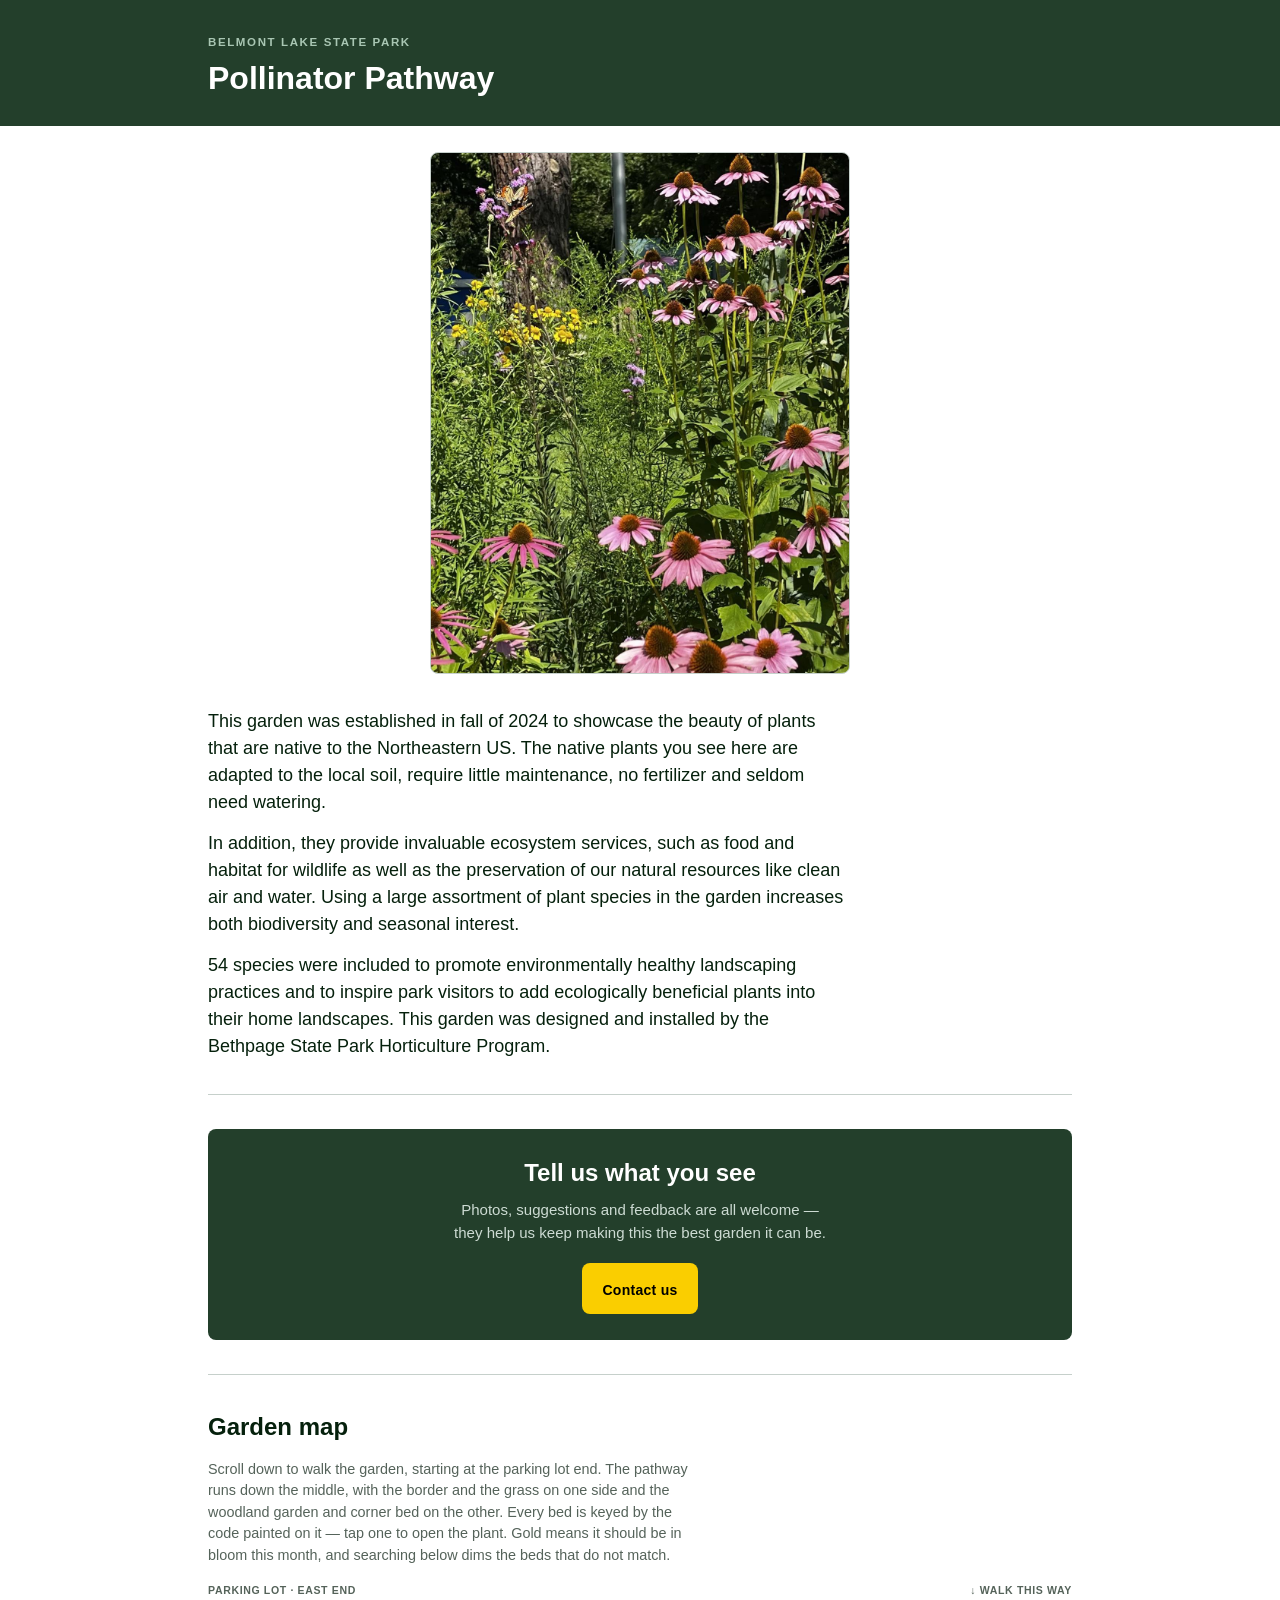
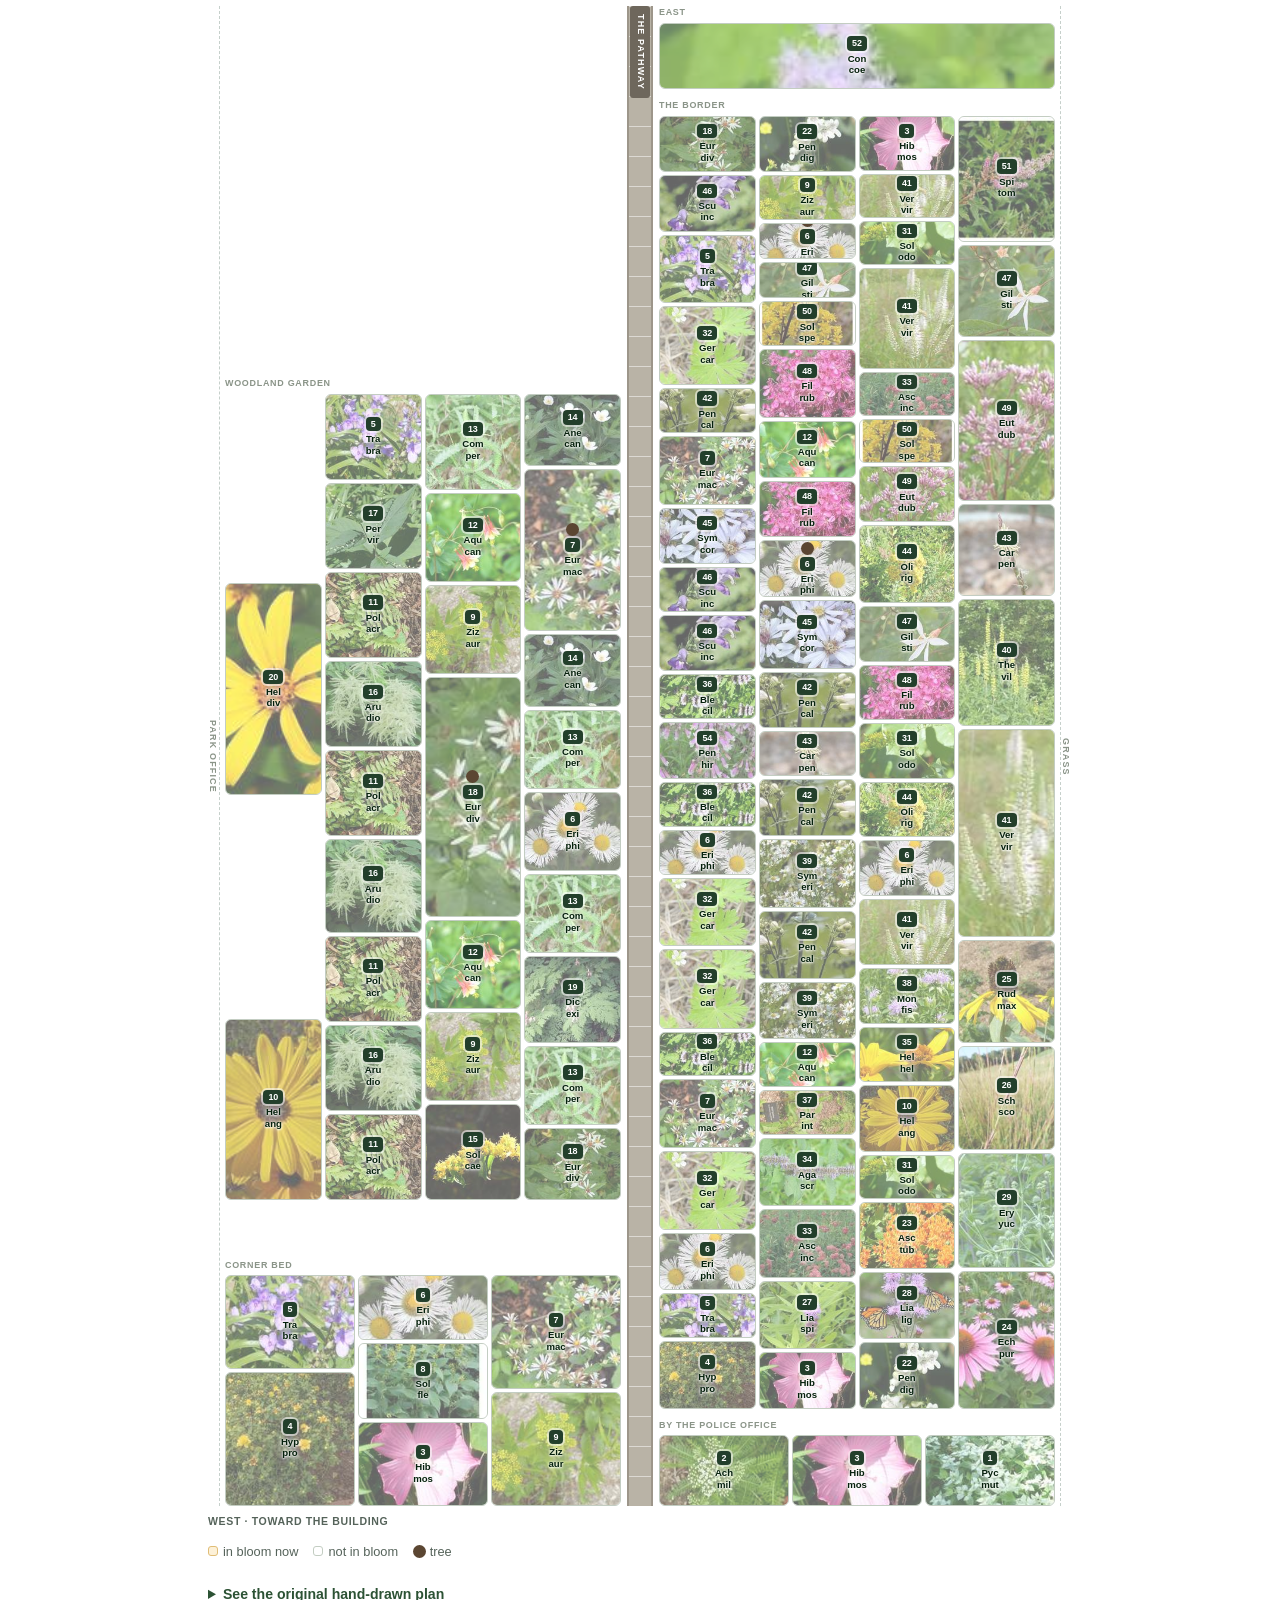
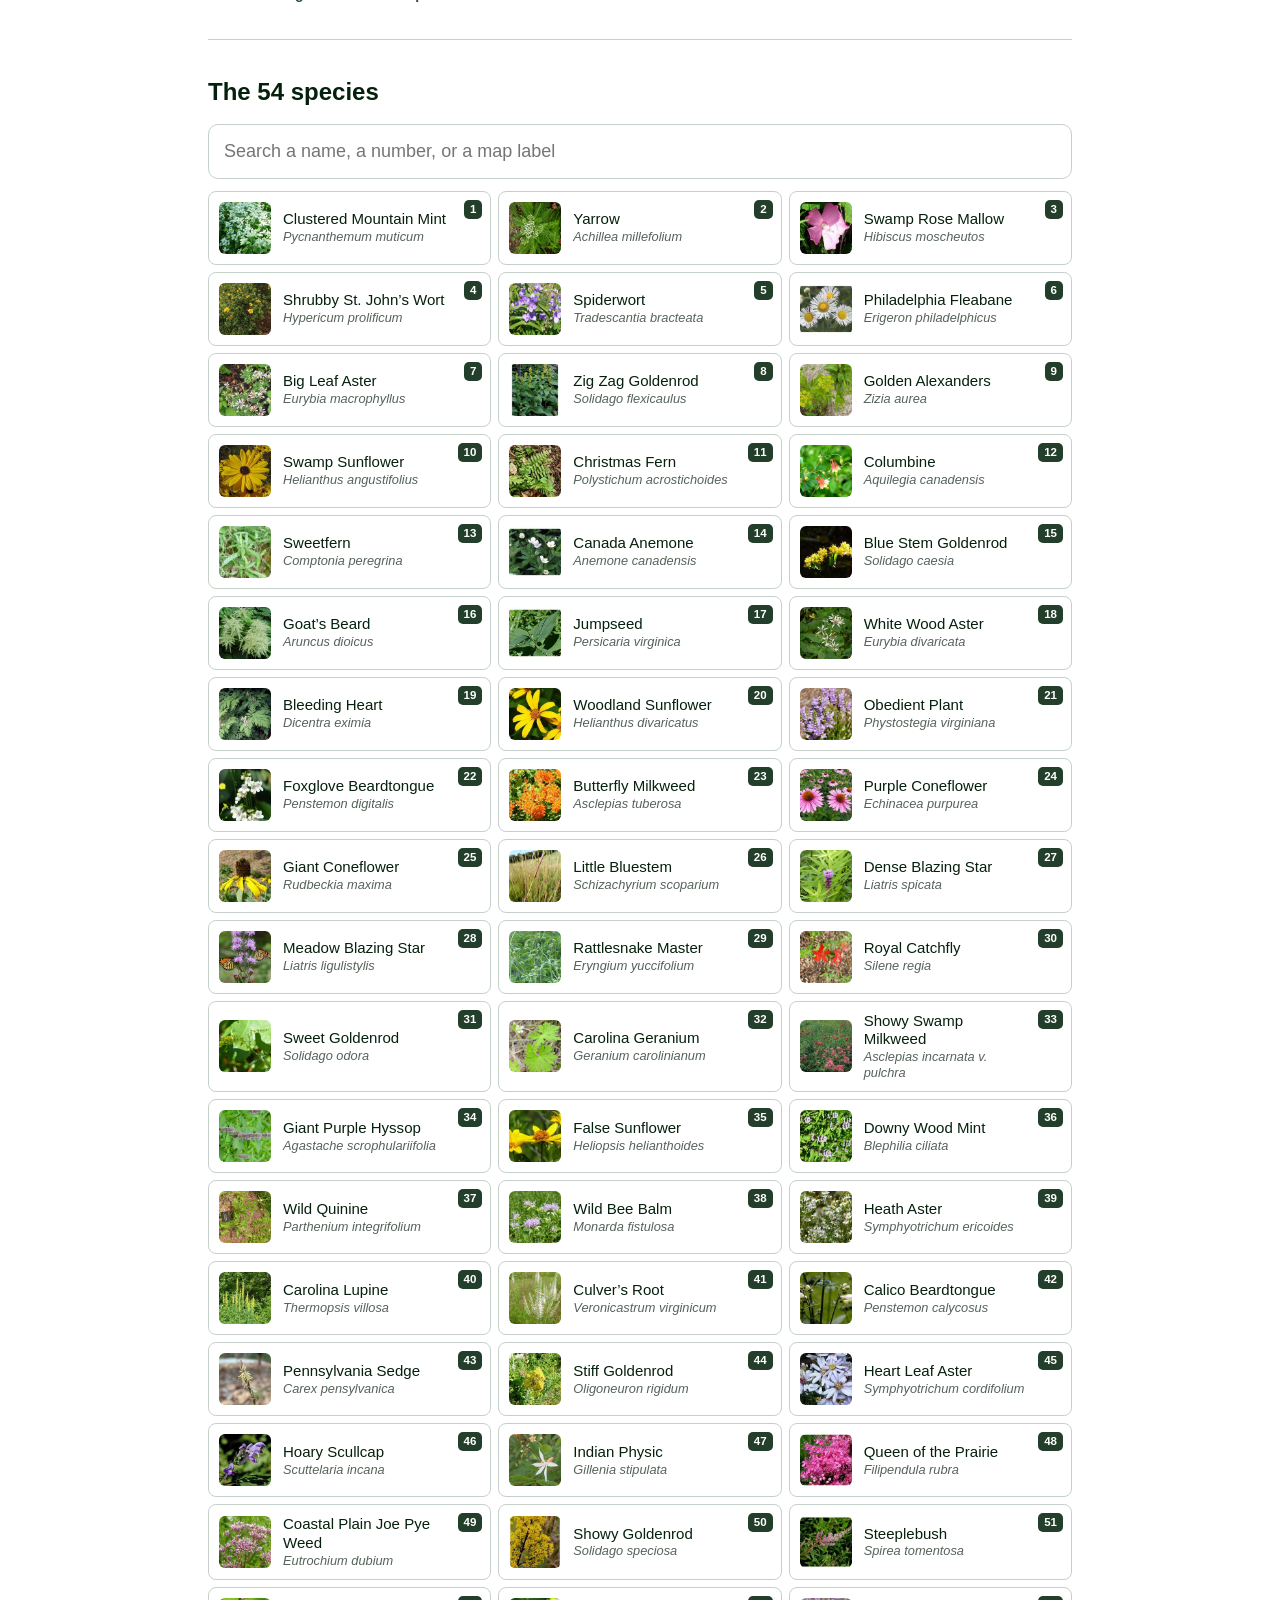
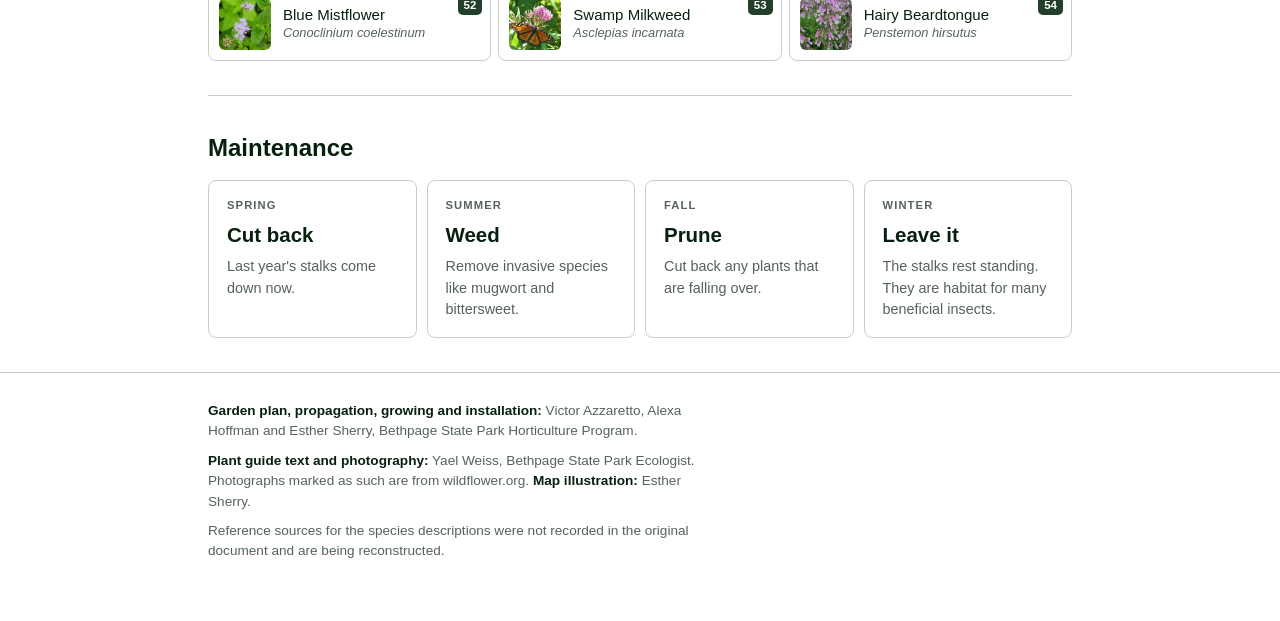
==== commit c7e3e3bb: "Turn the map upright: one downward read from the parking lot The map no longer scrolls sideways. It " ====
--- a/bsppp/index.html
+++ b/bsppp/index.html
@@ -34,10 +34,13 @@
     color:#a9c6b3;font-weight:700;margin:0 0 10px}
   header h1{margin:0;font-size:2rem;font-weight:700;line-height:1.1}  /* 32px/700 */
 
-  .hero{aspect-ratio:4/5;max-height:62vh;background:var(--green-pale)}
+  /* boxed and centred under the header rather than bleeding to the edges */
+  .hero{width:calc(100% - 36px);max-width:420px;margin:26px auto 0;
+    aspect-ratio:4/5;max-height:58vh;
+    border:1px solid var(--line);border-radius:var(--r);overflow:hidden;
+    background:var(--green-pale)}
   /* favour the upper third — that is where the butterfly and the tree are */
   .hero img{width:100%;height:100%;object-fit:cover;object-position:center 28%;display:block}
-  @media(min-width:620px){.hero{aspect-ratio:16/9}}
 
   .intro p{margin:0 0 14px;max-width:64ch}
   .intro p:last-child{margin-bottom:0}
@@ -66,54 +69,56 @@
     background:repeating-linear-gradient(45deg,#f2f5f1 0 12px,#eaf0e9 12px 24px)}
   .note{font-size:.9rem;color:var(--ink-soft);margin:0 0 16px;max-width:60ch}
 
-  /* the bed diagram — one pathway, planted areas either side */
-  .mapwrap{overflow-x:auto;-webkit-overflow-scrolling:touch;padding-bottom:8px}
-  .mapinner{min-width:1240px;width:max-content}
-  .band{display:flex;flex-direction:column}
-  .side{display:flex;gap:10px;align-items:stretch}
-  .side.north{align-items:flex-end}
-  .grp{display:flex;flex-direction:column;gap:5px;min-width:0}
-  .grp.gap{min-width:0}
-  .grp.tall .row{flex:1 1 auto}
-  .grp h4{margin:0 0 1px;font-size:.6rem;letter-spacing:.08em;text-transform:uppercase;
+  /* The bed diagram, read top to bottom: the parking lot end first, then
+     west toward the building. The pathway runs down the middle with the
+     woodland garden and corner bed on one side, the border on the other.
+     No sideways scrolling — the whole garden is one downward read. */
+  .mapwrap{overflow:visible}
+  .mapinner{width:auto}
+  .band{display:flex;align-items:stretch;gap:0;min-height:1500px}
+  .side{display:flex;flex-direction:column;gap:10px;flex:1 1 0;min-width:0}
+  .grp{display:flex;flex-direction:column;min-width:0}
+  .grp h4{margin:0 0 3px;font-size:.56rem;letter-spacing:.08em;text-transform:uppercase;
     color:#8a9488;font-weight:700;white-space:nowrap;overflow:hidden}
   .grp.gap h4{visibility:hidden}
-  .row{display:flex;gap:5px}
-  .fill{min-width:0}
-
-  /* the pathway itself: a paved strip with a joint pattern */
-  .path{height:30px;position:relative;display:flex;align-items:center;margin:9px 0;
-    background:#b9b3a6;border-top:2px solid #9d968a;border-bottom:2px solid #9d968a;
-    background-image:linear-gradient(90deg,rgba(255,255,255,.5) 1px,transparent 1px);
-    background-size:30px 100%}
-  .path span{position:sticky;left:4px;background:#6e675c;color:#fff;font-weight:700;
-    font-size:.58rem;letter-spacing:.13em;text-transform:uppercase;padding:2px 9px;
-    border-radius:3px;z-index:1;white-space:nowrap}
+  .cols{display:flex;gap:3px;flex:1 1 auto;min-height:0}
+  .row{display:flex;flex-direction:column;gap:3px;flex:1 1 0;min-width:0}
+
+  /* the pathway itself */
+  .path{flex:0 0 26px;position:relative;display:flex;justify-content:center;
+    margin:0 6px;background:#b9b3a6;
+    border-left:2px solid #9d968a;border-right:2px solid #9d968a;
+    background-image:linear-gradient(rgba(255,255,255,.5) 1px,transparent 1px);
+    background-size:100% 30px}
+  .path span{position:sticky;top:8px;height:max-content;background:#6e675c;color:#fff;
+    font-weight:700;font-size:.56rem;letter-spacing:.13em;text-transform:uppercase;
+    padding:8px 3px;border-radius:3px;writing-mode:vertical-rl;white-space:nowrap;z-index:1}
 
   /* what lies beyond each planted side */
-  .edge{font-size:.58rem;letter-spacing:.13em;text-transform:uppercase;font-weight:700;
-    color:#8a9488;padding:3px 0}
-  .edge:first-child{border-bottom:1px dashed var(--line);margin-bottom:7px;padding-bottom:6px}
-  .edge:last-child{border-top:1px dashed var(--line);margin-top:7px;padding-top:6px}
-
-  .ends{display:flex;justify-content:space-between;gap:12px;margin-top:8px;
-    font-size:.66rem;letter-spacing:.06em;text-transform:uppercase;
-    color:var(--ink-soft);font-weight:700}
-
-  .bed{position:relative;flex:1 1 0;min-width:46px;background:var(--card);border:1px solid #c3cdc2;
-    border-radius:7px;padding:7px 4px;cursor:pointer;font:inherit;color:inherit;
+  .edge{flex:0 0 12px;font-size:.56rem;letter-spacing:.13em;text-transform:uppercase;
+    font-weight:700;color:#8a9488;writing-mode:vertical-rl;text-align:center;
+    padding:2px 0;overflow:hidden}
+  .edge:first-child{border-right:1px dashed var(--line);margin-right:5px}
+  .edge:last-child{border-left:1px dashed var(--line);margin-left:5px}
+
+  .ends{display:flex;justify-content:space-between;font-size:.66rem;letter-spacing:.06em;
+    text-transform:uppercase;color:var(--ink-soft);font-weight:700;margin:0 0 8px}
+  .ends.foot{margin:8px 0 0}
+
+  .bed{position:relative;flex:1 1 0;min-width:0;min-height:36px;background:var(--card);border:1px solid #c3cdc2;
+    border-radius:6px;padding:4px 2px;cursor:pointer;font:inherit;color:inherit;
     display:flex;flex-direction:column;align-items:center;justify-content:center;gap:2px;
-    min-height:66px;text-align:center;overflow:hidden;
+    text-align:center;overflow:hidden;
     transition:background .12s,border-color .12s,opacity .12s}
   /* the plant itself, sitting behind the label. --shot is set per bed. */
   .bed::before{content:"";position:absolute;inset:0;background-image:var(--shot);
     background-size:cover;background-position:center;opacity:.6}
   .bed>*{position:relative}
   .bed:hover,.bed:focus-visible{border-color:var(--green-mid);background:var(--green-pale)}
-  .bed .num{font-size:.63rem;font-weight:700;color:#fff;background:var(--green);
+  .bed .num{font-size:.56rem;font-weight:700;color:#fff;background:var(--green);
     border-radius:4px;padding:0 5px;font-variant-numeric:tabular-nums;line-height:1.6;
     box-shadow:0 0 0 2px rgba(255,255,255,.55)}
-  .bed .code{font-size:.7rem;font-weight:700;line-height:1.2;max-width:100%;
+  .bed .code{font-size:.6rem;font-weight:700;line-height:1.2;max-width:100%;
     text-shadow:0 0 3px #fff,0 0 7px rgba(255,255,255,.95),0 1px 2px rgba(255,255,255,.9)}
   .bed .code b{display:block;font-weight:700}
   .bed.bloom{background:#fdf1d8;border-color:var(--gold);box-shadow:inset 0 0 0 1px var(--gold)}
@@ -211,15 +216,14 @@
 
   <section id="map">
     <h2>Garden map</h2>
-    <p class="note">The pathway runs the length of the garden, west to east, with the border on one side and the corner bed and woodland garden on the other. Every bed is keyed by the code painted on it — tap one to open the plant. Gold means it should be in bloom this month, and searching below dims the beds that do not match.</p>
+    <p class="note">Scroll down to walk the garden, starting at the parking lot end. The pathway runs down the middle, with the border and the grass on one side and the woodland garden and corner bed on the other. Every bed is keyed by the code painted on it — tap one to open the plant. Gold means it should be in bloom this month, and searching below dims the beds that do not match.</p>
 
     <div class="mapwrap">
       <div class="mapinner">
+        <p class="ends"><span>Parking lot &middot; east end</span><span>&darr; walk this way</span></p>
         <div class="band" id="band"></div>
-        <div class="ends">
-          <span class="end">&larr; West &middot; toward the building</span>
-          <span class="end">Parking lot &middot; East &rarr;</span>
-        </div>
+        <p class="ends foot"><span>West &middot; toward the building</span></p>
+
       </div>
     </div>
 
@@ -533,8 +537,8 @@
    [{p:22,w:5},{p:28,w:5},{p:23,w:5},{p:31,w:3},{p:10,w:5},{p:35,w:4},{p:38,w:4},{p:41,w:5},
     {p:6,w:4},{p:44,w:4},{p:31,w:4},{p:48,w:4},{p:47,w:4},{p:44,w:6},
     {p:49,w:4},{p:50,w:3},{p:33,w:3},{p:41,w:8},{p:31,w:3},{p:41,w:3},{p:3,w:4}],
-   [{p:24,w:14},{p:29,w:12},{p:41,w:20},{p:40,w:12},{p:43,w:8},{p:49,w:16},{p:47,w:8},{p:51,w:10}],
-   [{p:26,w:50},{p:25,w:50}]]},
+   [{p:24,w:11},{p:29,w:9},{p:26,w:8},{p:25,w:8},{p:41,w:17},{p:40,w:10},
+    {p:43,w:7},{p:49,w:13},{p:47,w:7},{p:51,w:10}]]},
  {label:'East',span:6,rows:[[{p:52,w:1}]],tall:true}
 ];
 
@@ -574,35 +578,22 @@
   if(g.gap) return `<div class="grp gap" style="flex-grow:${g.gap}"></div>`;
   return `<div class="grp${g.tall?' tall':''}" style="flex-grow:${g.span}">
     <h4>${g.label?esc(g.label):'&nbsp;'}</h4>
-    ${g.rows.map(r=>`<div class="row">${r.map(bedHTML).join('')}</div>`).join('')}
+    <div class="cols">${g.rows.map(r=>
+      `<div class="row">${[...r].reverse().map(bedHTML).join('')}</div>`).join('')}</div>
   </div>`;
 }
+/* Down the page runs the length of the garden, parking lot first, so the
+   groups and the beds inside each row are read back to front. */
+const down=a=>[...a].reverse();
 $('#band').innerHTML=
   `<div class="edge">Park office</div>
-   <div class="side north">${NORTH.map(groupHTML).join('')}</div>
+   <div class="side north">${down(NORTH).map(groupHTML).join('')}</div>
    <div class="path"><span>The pathway</span></div>
-   <div class="side south">${SOUTH.map(groupHTML).join('')}</div>
+   <div class="side south">${down(SOUTH).map(groupHTML).join('')}</div>
    <div class="edge">Grass</div>`;
 $$('.bed').forEach(b=>b.addEventListener('click',()=>openPlant(+b.dataset.n)));
 
-/* Most people meet the garden at the east end, coming in from the parking
-   lot, so open the map there rather than at the far west. Run it again once
-   the bed photos have loaded — until they do the map is not its full width —
-   but never yank the map out from under someone already scrolling it. */
-(function(){
-  const w=$('.mapwrap'); if(!w) return;
-  let put=null, until=0;
-  const toEast=()=>{
-    if(performance.now()>until) return;              /* settling window is over */
-    if(put!==null && w.scrollLeft>4 && Math.abs(w.scrollLeft-put)>4) return; /* they moved it */
-    w.scrollLeft=w.scrollWidth;
-    put=w.scrollLeft;
-  };
-  const settle=ms=>{until=performance.now()+ms;
-    requestAnimationFrame(toEast); [80,250,600].forEach(t=>setTimeout(toEast,t));};
-  settle(900);
-  addEventListener('load',()=>settle(900));
-})();
+/* The map reads downward now, so there is no horizontal scroll to place. */
 
 /* the original drawing, kept below */
 $('#strips').innerHTML=[1,2,3].map(m=>`
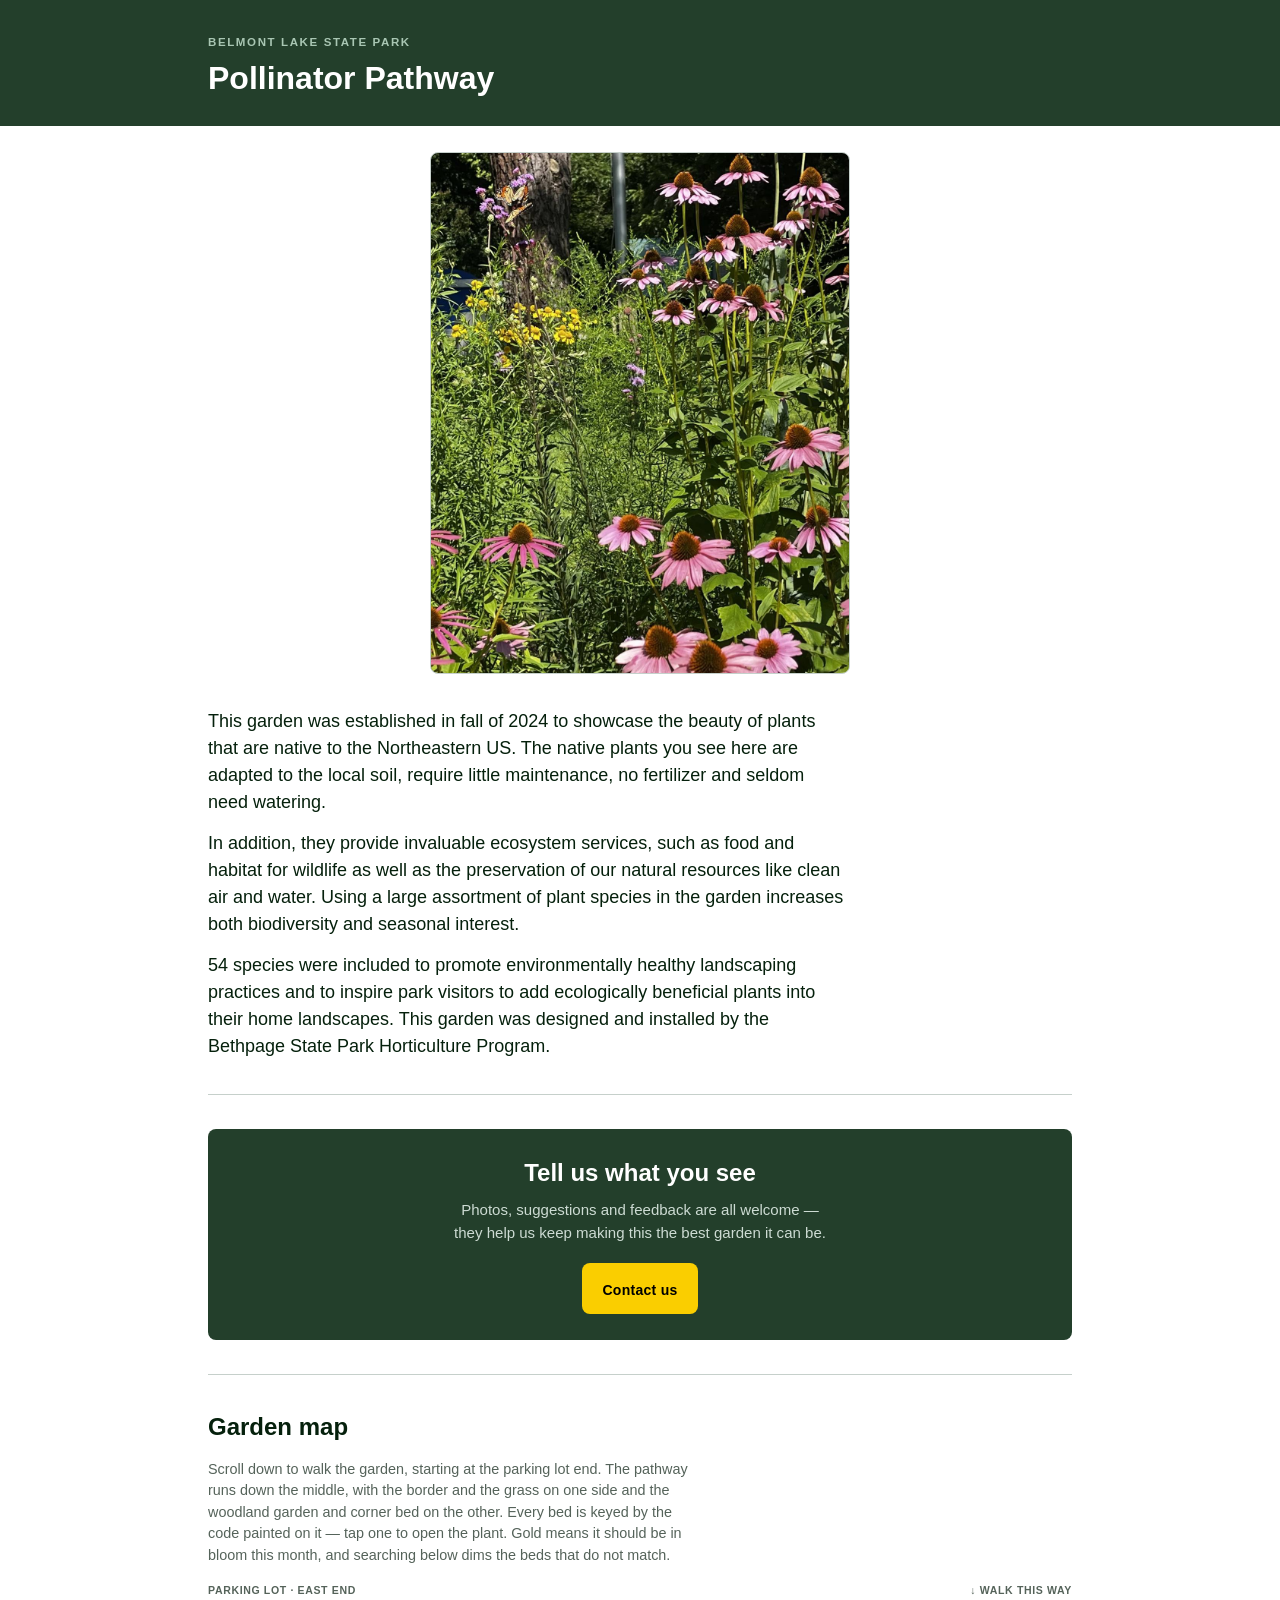
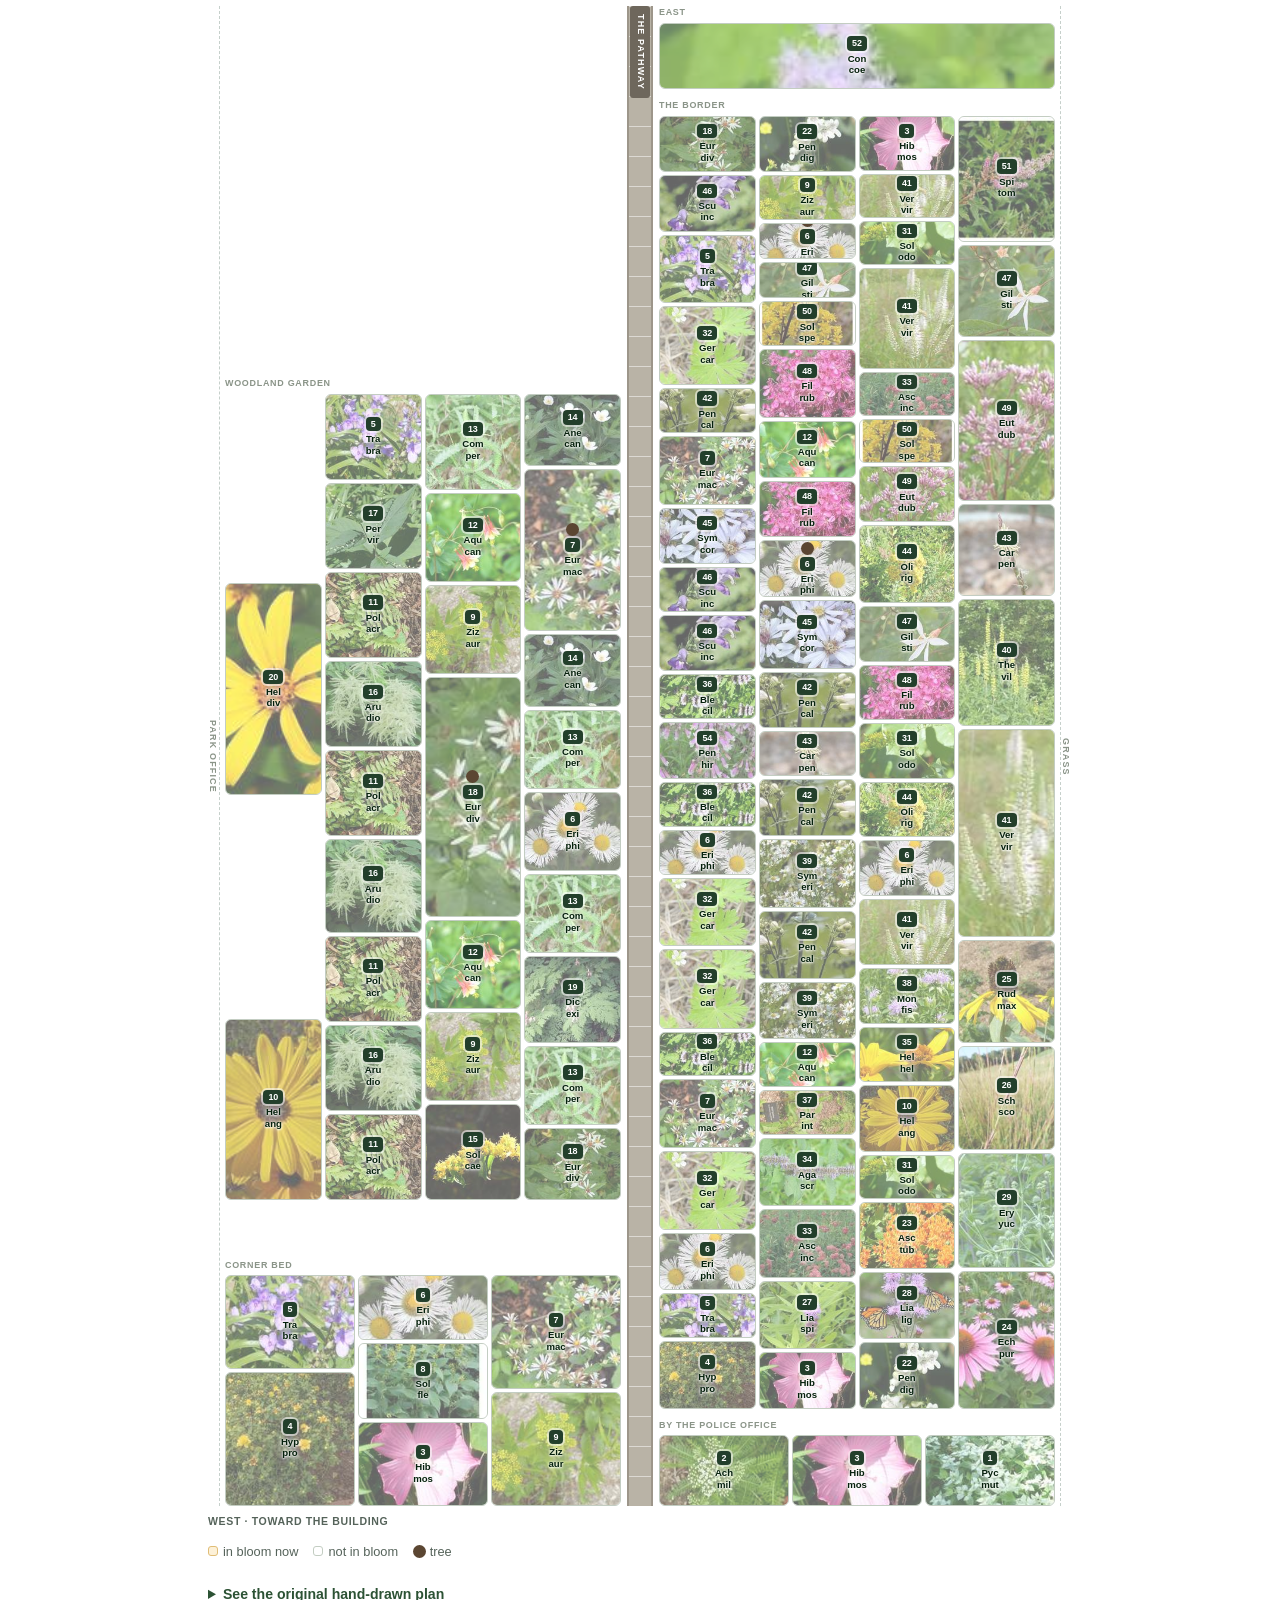
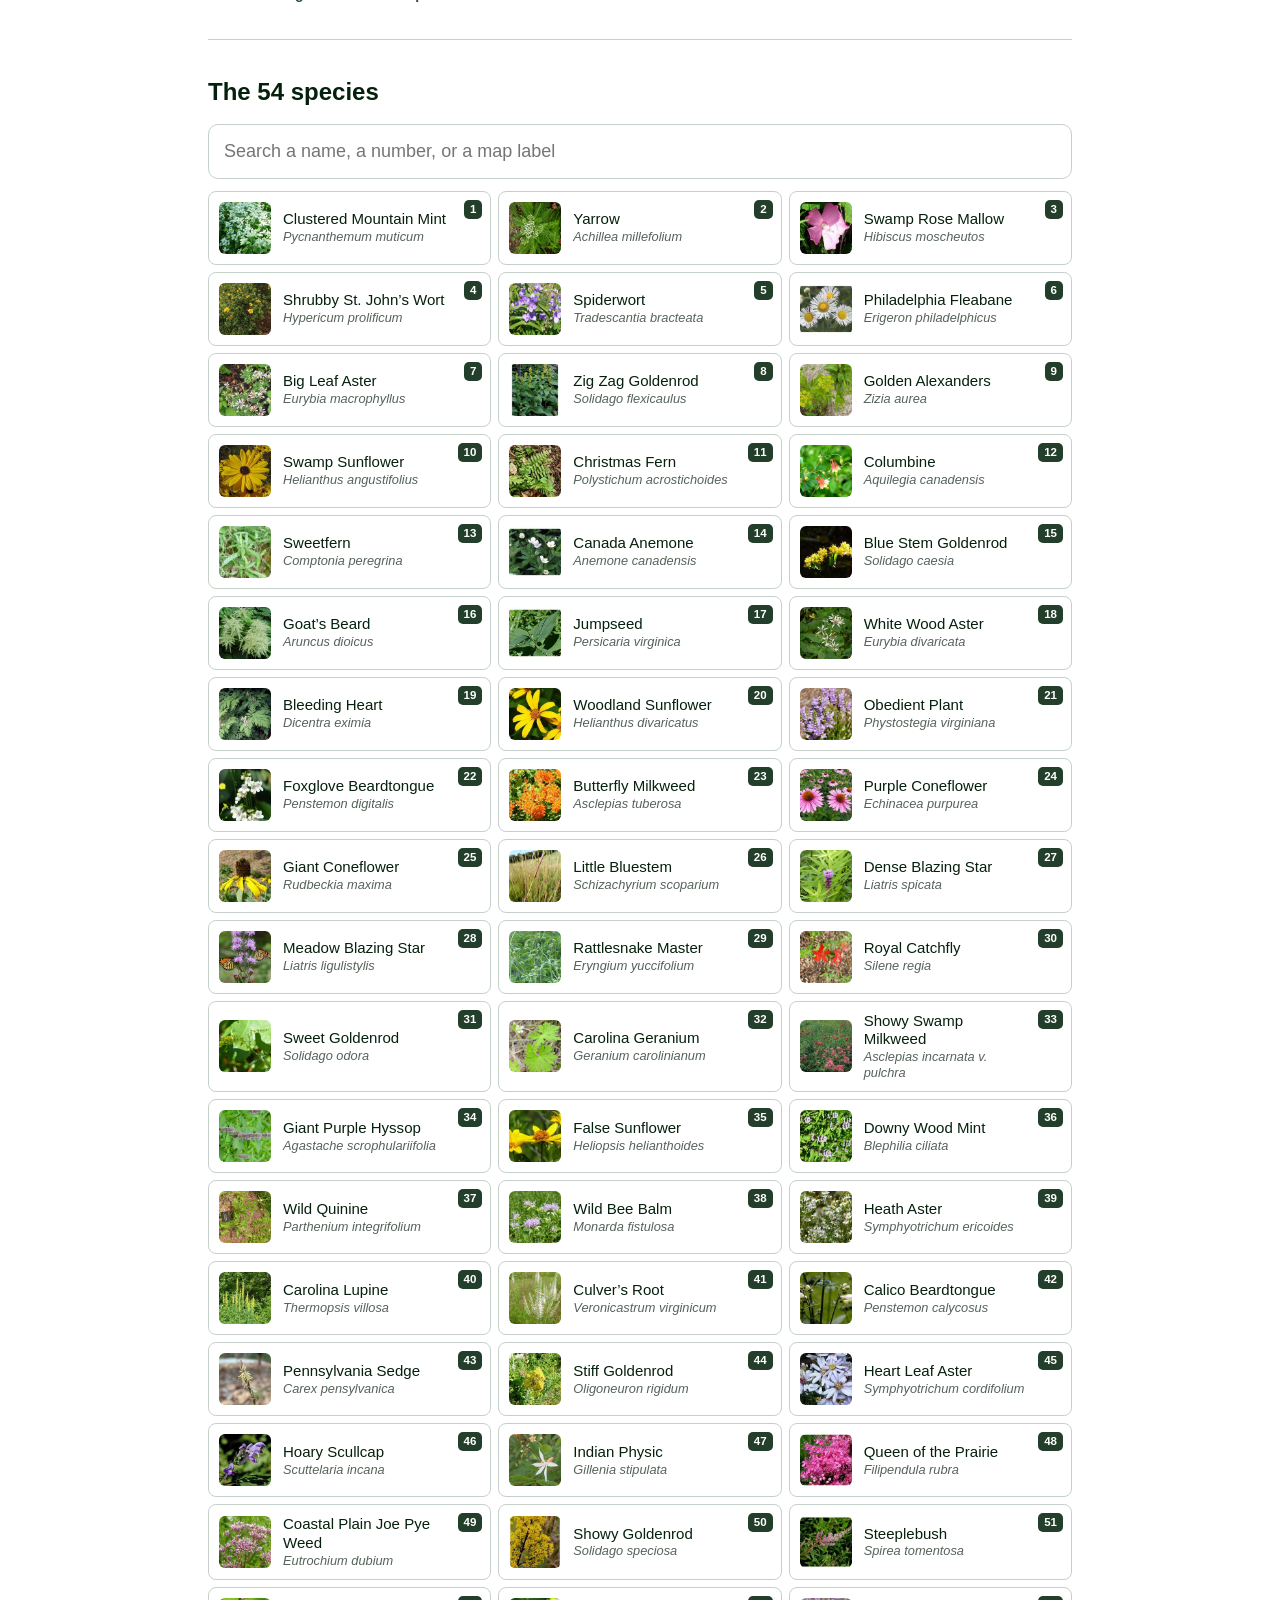
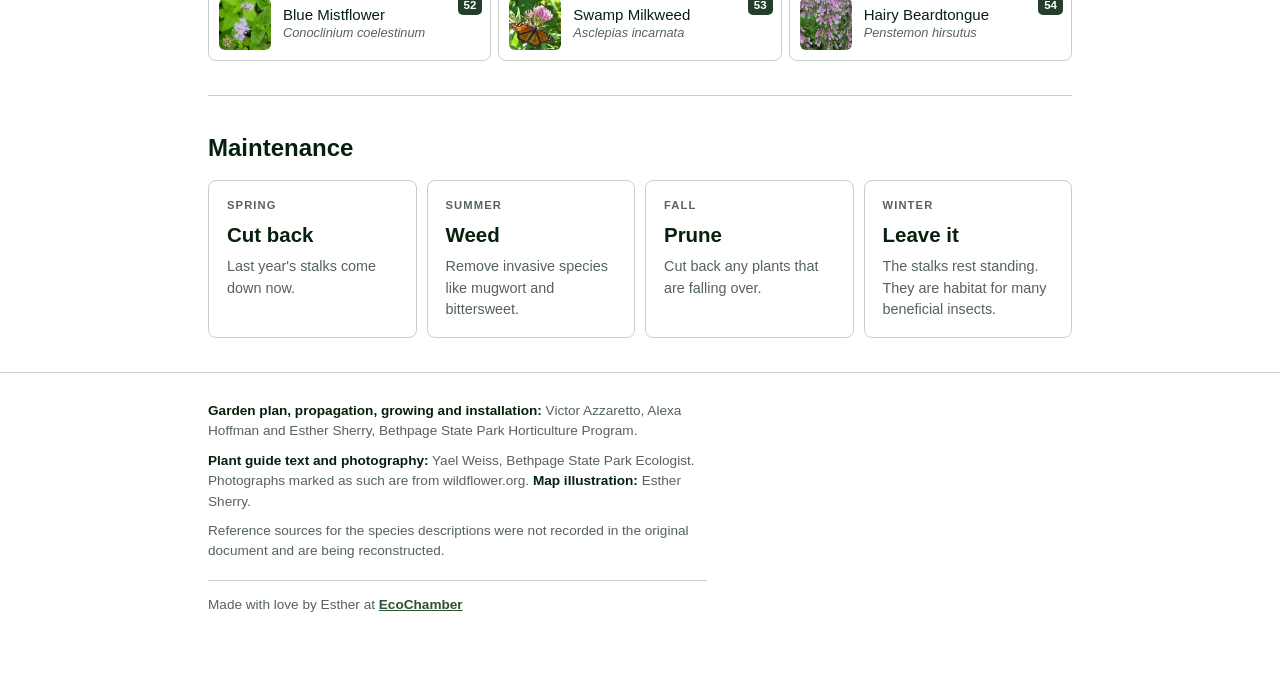
==== commit 03a5afec: "Add an EcoChamber credit line to the footer Co-Authored-By: Claude Opus 5 <noreply@anthropic.com>" ====
--- a/bsppp/index.html
+++ b/bsppp/index.html
@@ -184,6 +184,8 @@
 
   footer{border-top:1px solid var(--line);padding:28px 0 50px;color:var(--ink-soft);font-size:.85rem}
   footer p{margin:0 0 9px;max-width:66ch}
+  footer .made{margin-top:18px;padding-top:14px;border-top:1px solid var(--line)}
+  footer .made a{font-weight:700}
   footer b{color:var(--ink);font-weight:600}
 </style>
 </head>
@@ -258,6 +260,7 @@
     <p><b>Garden plan, propagation, growing and installation:</b> Victor Azzaretto, Alexa Hoffman and Esther Sherry, Bethpage State Park Horticulture Program.</p>
     <p><b>Plant guide text and photography:</b> Yael Weiss, Bethpage State Park Ecologist. Photographs marked as such are from wildflower.org. <b>Map illustration:</b> Esther Sherry.</p>
     <p>Reference sources for the species descriptions were not recorded in the original document and are being reconstructed.</p>
+    <p class="made">Made with love by Esther at <a href="https://ecochamber.xyz">EcoChamber</a></p>
   </div>
 </footer>
 
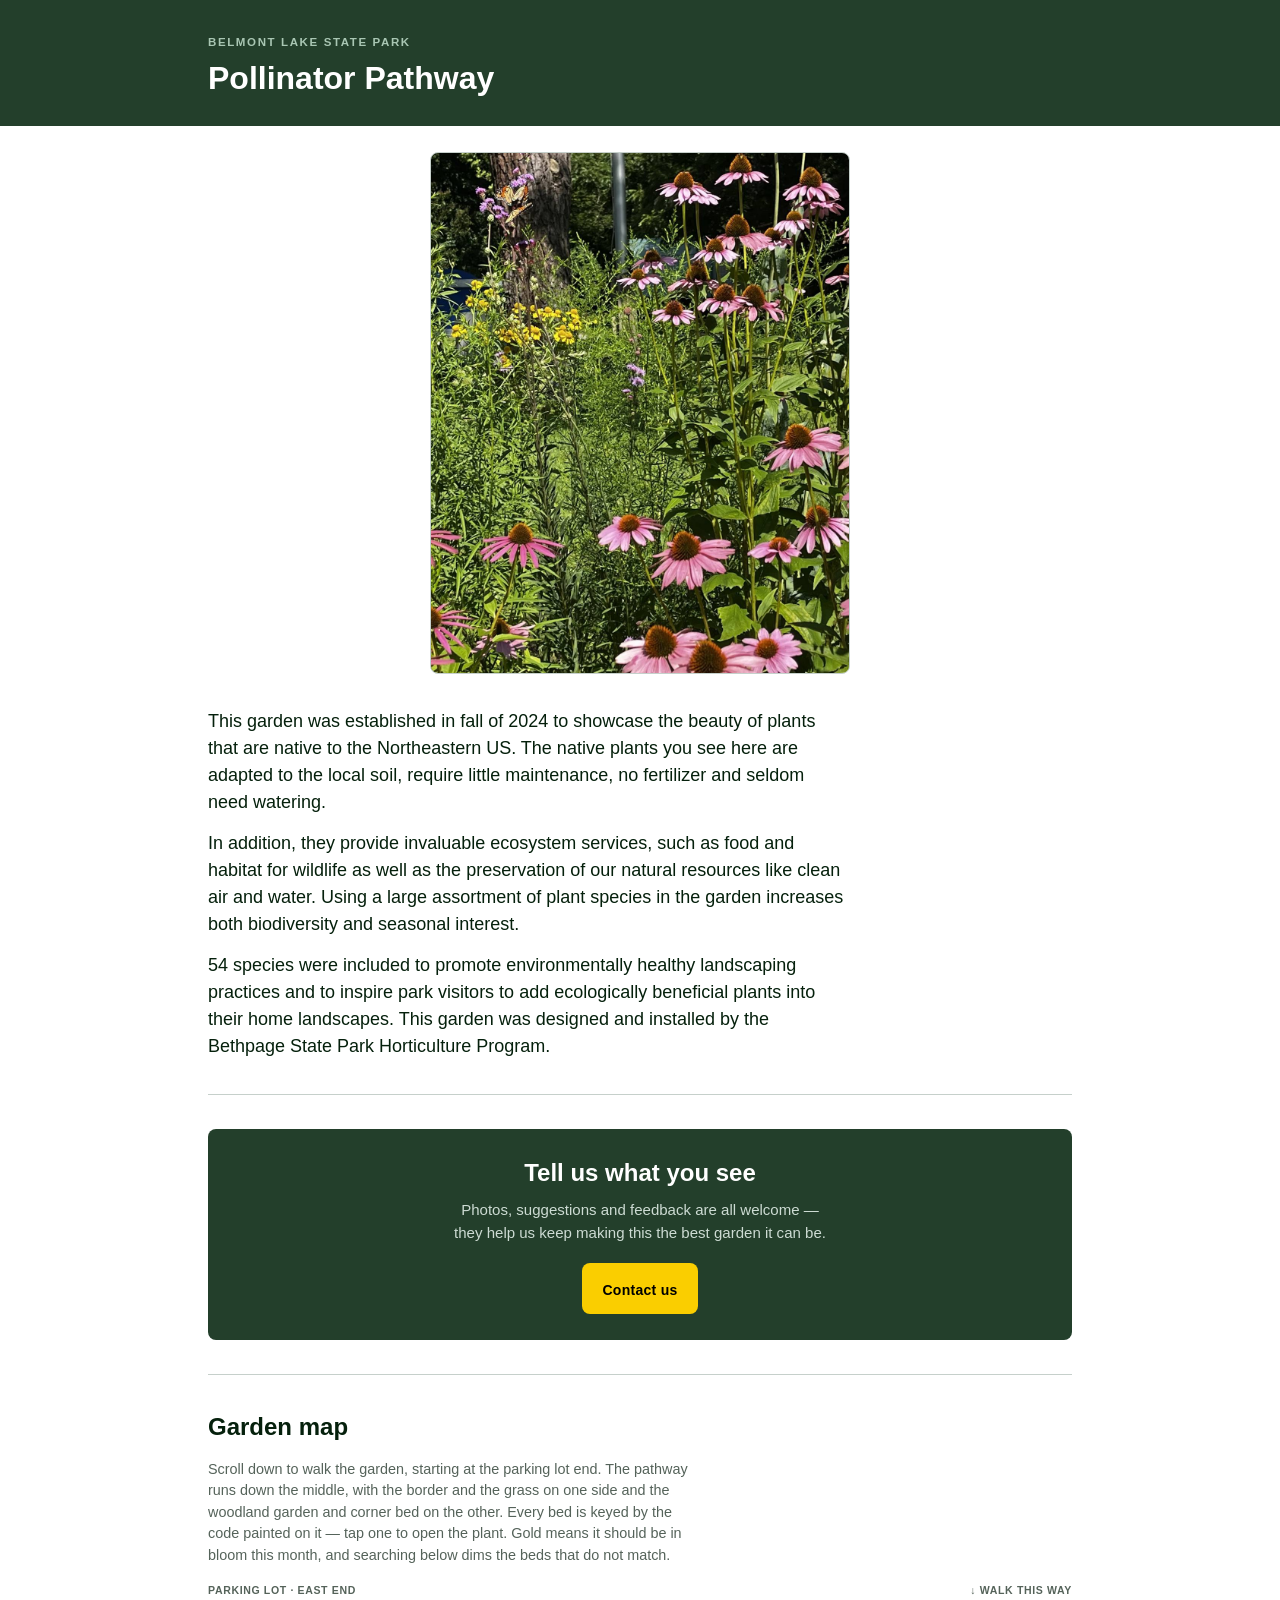
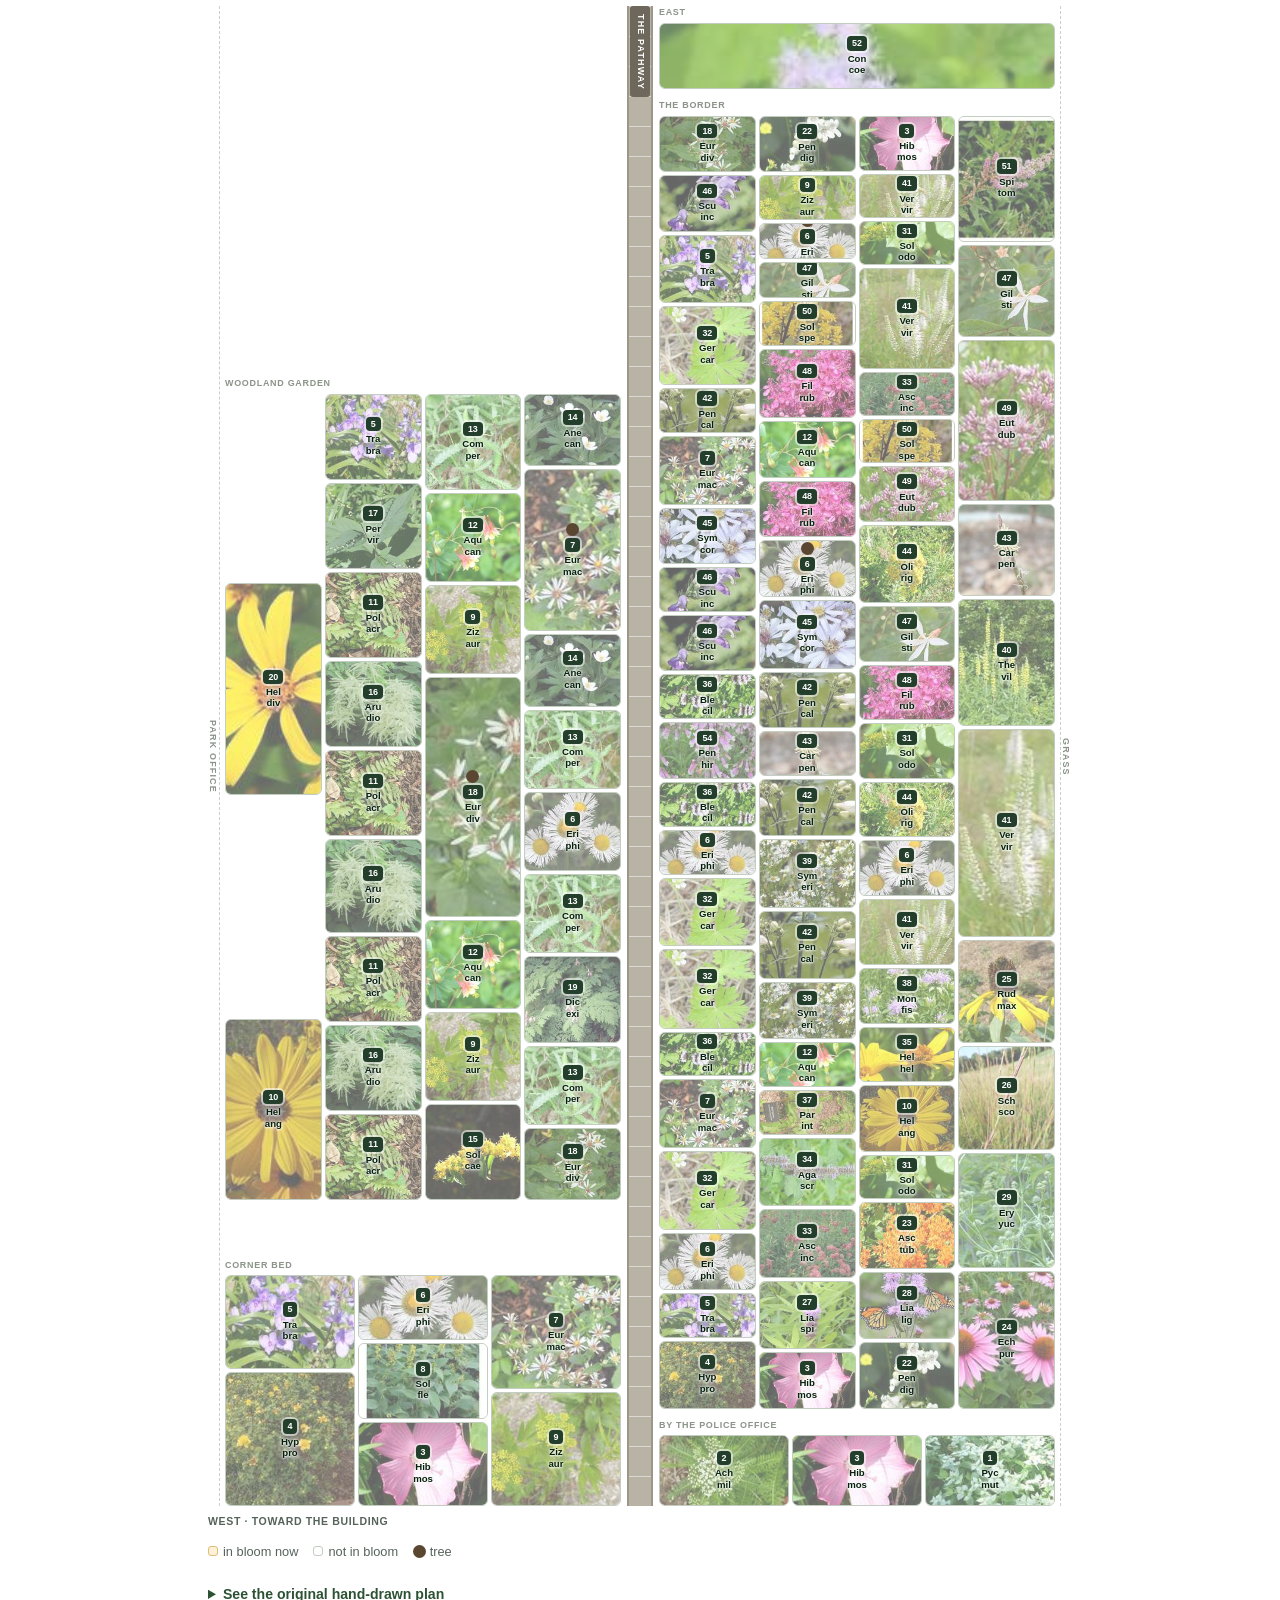
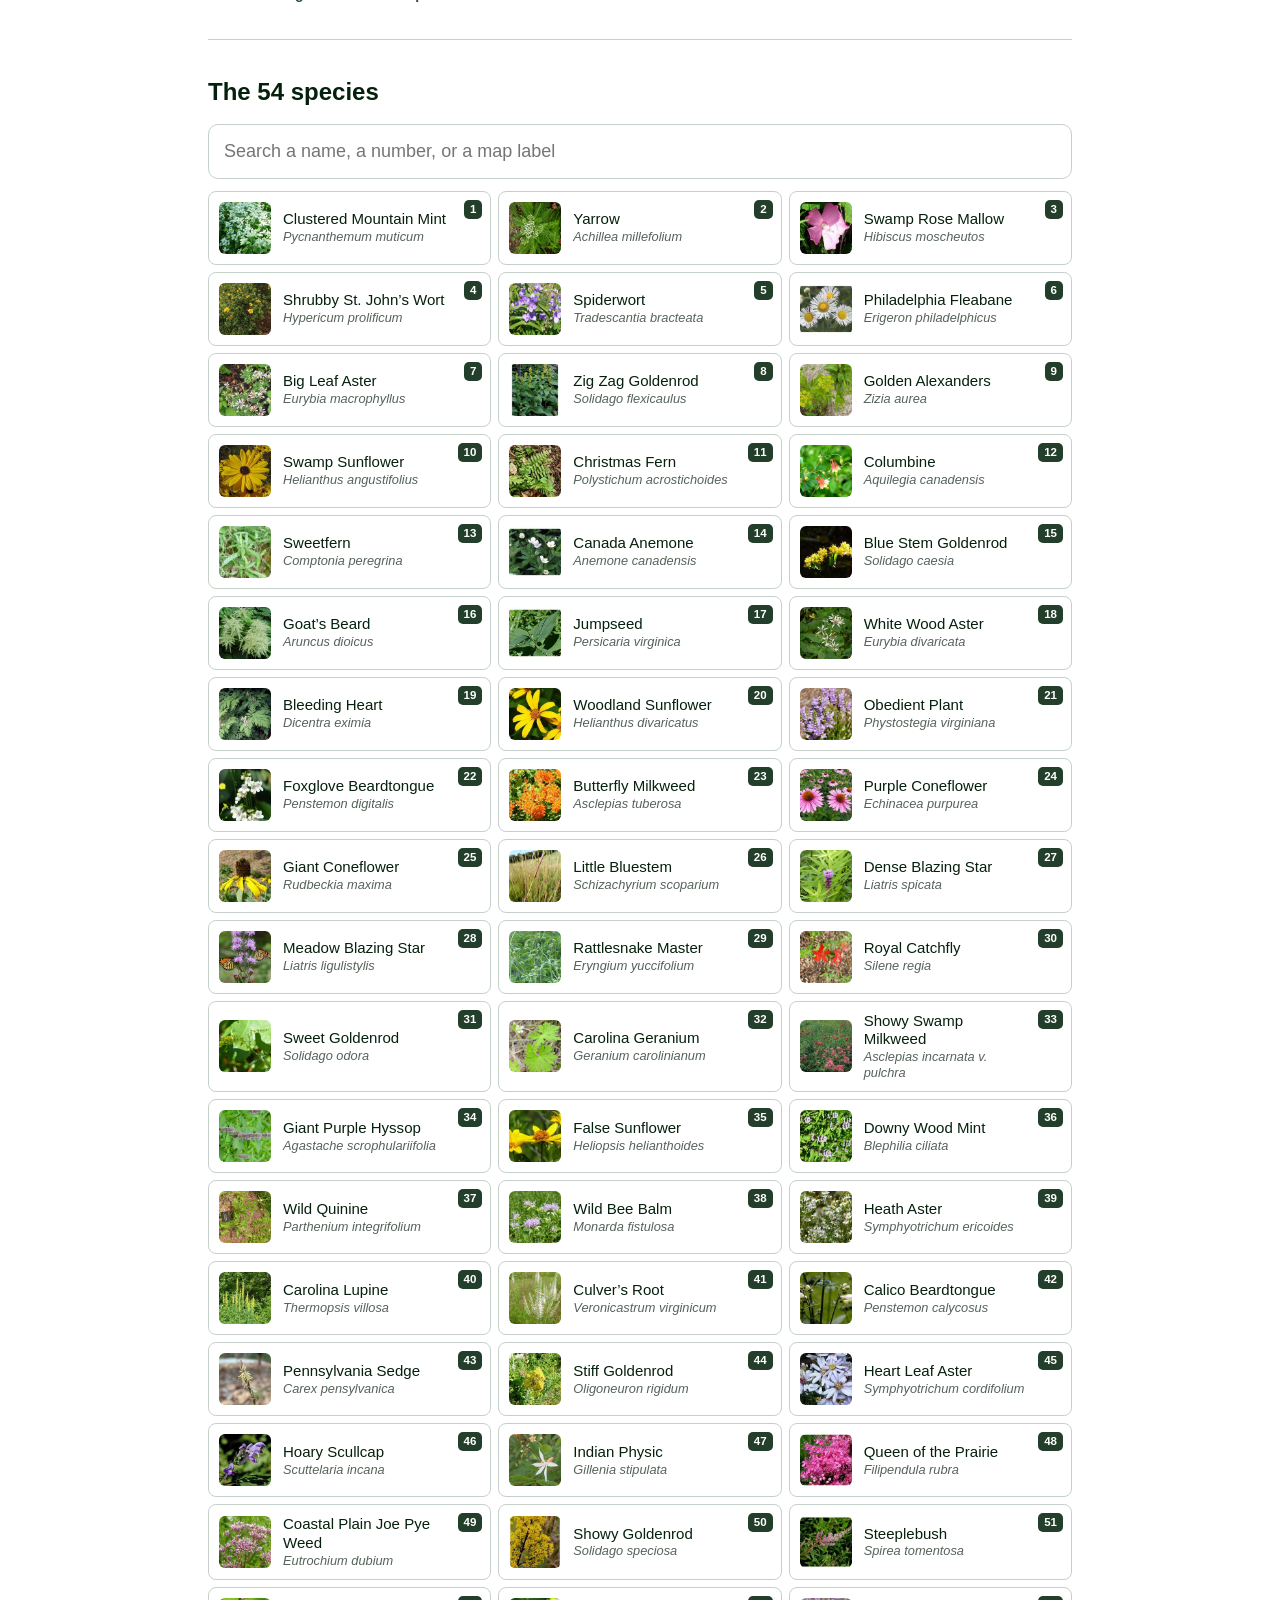
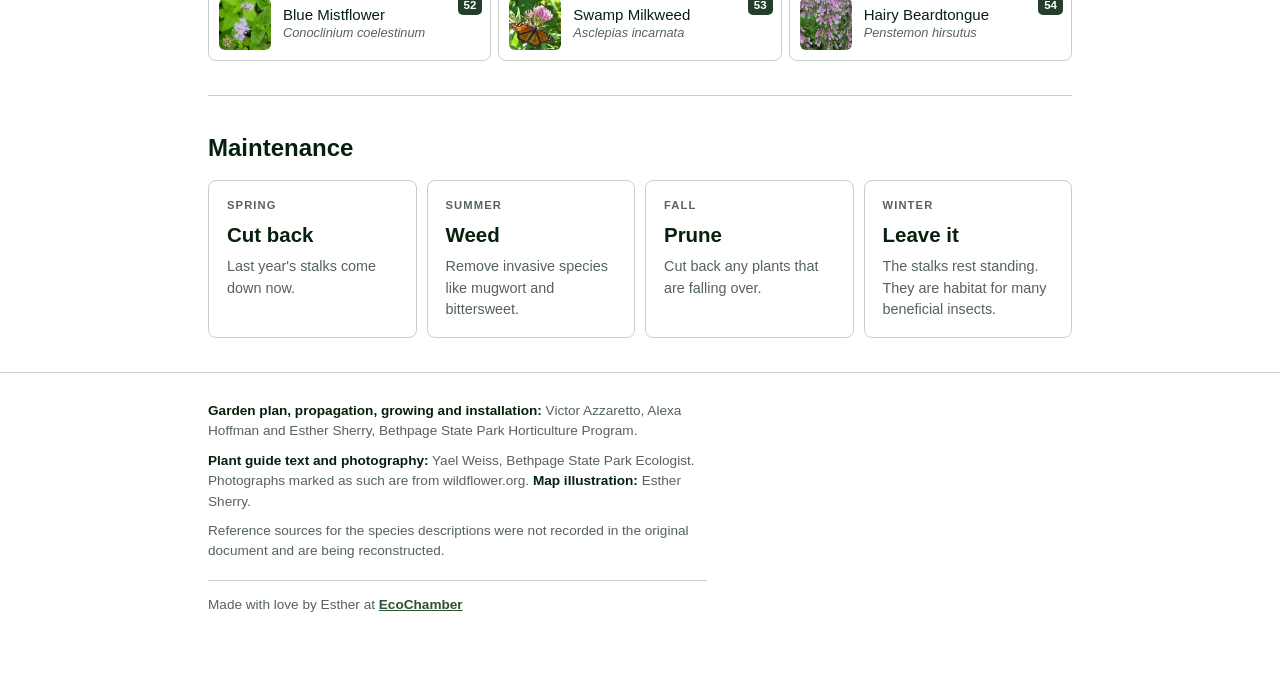
==== commit 04f61501: "Give every plant page three database references Each species now links out to Go Botany (New England" ====
--- a/bsppp/index.html
+++ b/bsppp/index.html
@@ -170,7 +170,18 @@
   .fact .k{flex:0 0 92px;font-size:.7rem;letter-spacing:.08em;text-transform:uppercase;
     color:var(--ink-soft);font-weight:700;padding-top:2px}
   .funfact{background:var(--green-pale);border-radius:10px;padding:13px 15px;font-size:.93rem;margin:18px 0 0}
-  .credit{border-top:1px solid var(--line);margin-top:24px;padding-top:14px;
+  .sources{margin-top:24px;border-top:1px solid var(--line);padding-top:16px}
+  .sources h3{margin:0 0 10px;font-size:.7rem;letter-spacing:.1em;text-transform:uppercase;
+    color:var(--ink-soft);font-weight:700}
+  .sources a{display:flex;align-items:baseline;gap:8px;flex-wrap:wrap;
+    padding:9px 12px;margin-bottom:6px;border:1px solid var(--line);border-radius:var(--r);
+    text-decoration:none;color:var(--green-mid);font-size:.92rem;
+    transition:border-color .12s,background .12s}
+  .sources a:hover,.sources a:focus-visible{border-color:var(--green-mid);background:var(--green-pale)}
+  .sources a b{font-weight:700}
+  .sources a em{font-style:normal;color:var(--ink-soft);font-size:.82rem}
+  .sources .fix{margin:8px 0 0;font-size:.8rem;color:var(--ink-soft)}
+  .credit{border-top:1px solid var(--line);margin-top:20px;padding-top:14px;
     font-size:.82rem;color:var(--ink-soft)}
 
   .cta{background:var(--green);color:#fff;border-radius:var(--r);padding:26px 24px;text-align:center}
@@ -648,6 +659,34 @@
 $('#search').addEventListener('input',renderIdx);
 
 /* plant */
+/* Six scientific names were transcribed with a slip in the original document
+   and one carries a variety. Searches are built from the accepted spelling,
+   or the databases return nothing. The page still shows the name as written. */
+const SEARCH_NAME={7:'Eurybia macrophylla',8:'Solidago flexicaulis',
+  17:'Persicaria virginiana',21:'Physostegia virginiana',33:'Asclepias incarnata',
+  46:'Scutellaria incana',51:'Spiraea tomentosa'};
+
+/* Three databases, each checked to make sure the species name in the URL
+   actually reaches a record rather than an empty search form. */
+function sourcesHTML(p){
+  const q=SEARCH_NAME[p.n]||p.sci;
+  const e=encodeURIComponent(q);
+  const links=[
+    ['Go Botany','New England flora, Native Plant Trust',
+     `https://gobotany.nativeplanttrust.org/search/?q=${encodeURIComponent(q).replace(/%20/g,'+')}`],
+    ['World Flora Online','accepted name and synonyms',
+     `https://www.worldfloraonline.org/search?query=${e.replace(/%20/g,'+')}`],
+    ['Wikipedia','general description',
+     `https://en.wikipedia.org/wiki/${encodeURIComponent(q.replace(/ /g,'_'))}`]
+  ];
+  return `<div class="sources">
+    <h3>Look this plant up</h3>
+    ${links.map(([n,d,u])=>`<a href="${u}" target="_blank" rel="noopener">
+      <b>${esc(n)}</b><em>${esc(d)}</em></a>`).join('')}
+    ${SEARCH_NAME[p.n]?`<p class="fix">Searched as <i>${esc(q)}</i>, the name these databases index it under.</p>`:''}
+  </div>`;
+}
+
 function openPlant(n){
   const p=PLANTS.find(x=>x.n===n); if(!p) return;
   $('#pv').innerHTML=`
@@ -661,7 +700,8 @@
     </div>
     <p>${esc(p.desc)}</p>
     ${p.fact?`<div class="funfact">${esc(p.fact)}</div>`:''}
-    <p class="credit">Photo: ${esc(p.credit||'not recorded')}. Description from the park's Pollinator Pathway guide; original reference sources pending.</p>`;
+    ${sourcesHTML(p)}
+    <p class="credit">Photo: ${esc(p.credit||'not recorded')}. Description from the park's Pollinator Pathway guide; its own reference sources were not recorded and are being reconstructed. The databases above are places to read further, not the source of the text above.</p>`;
   $('#view').classList.add('open');
   document.body.style.overflow='hidden';
   $('#view').scrollTop=0;
